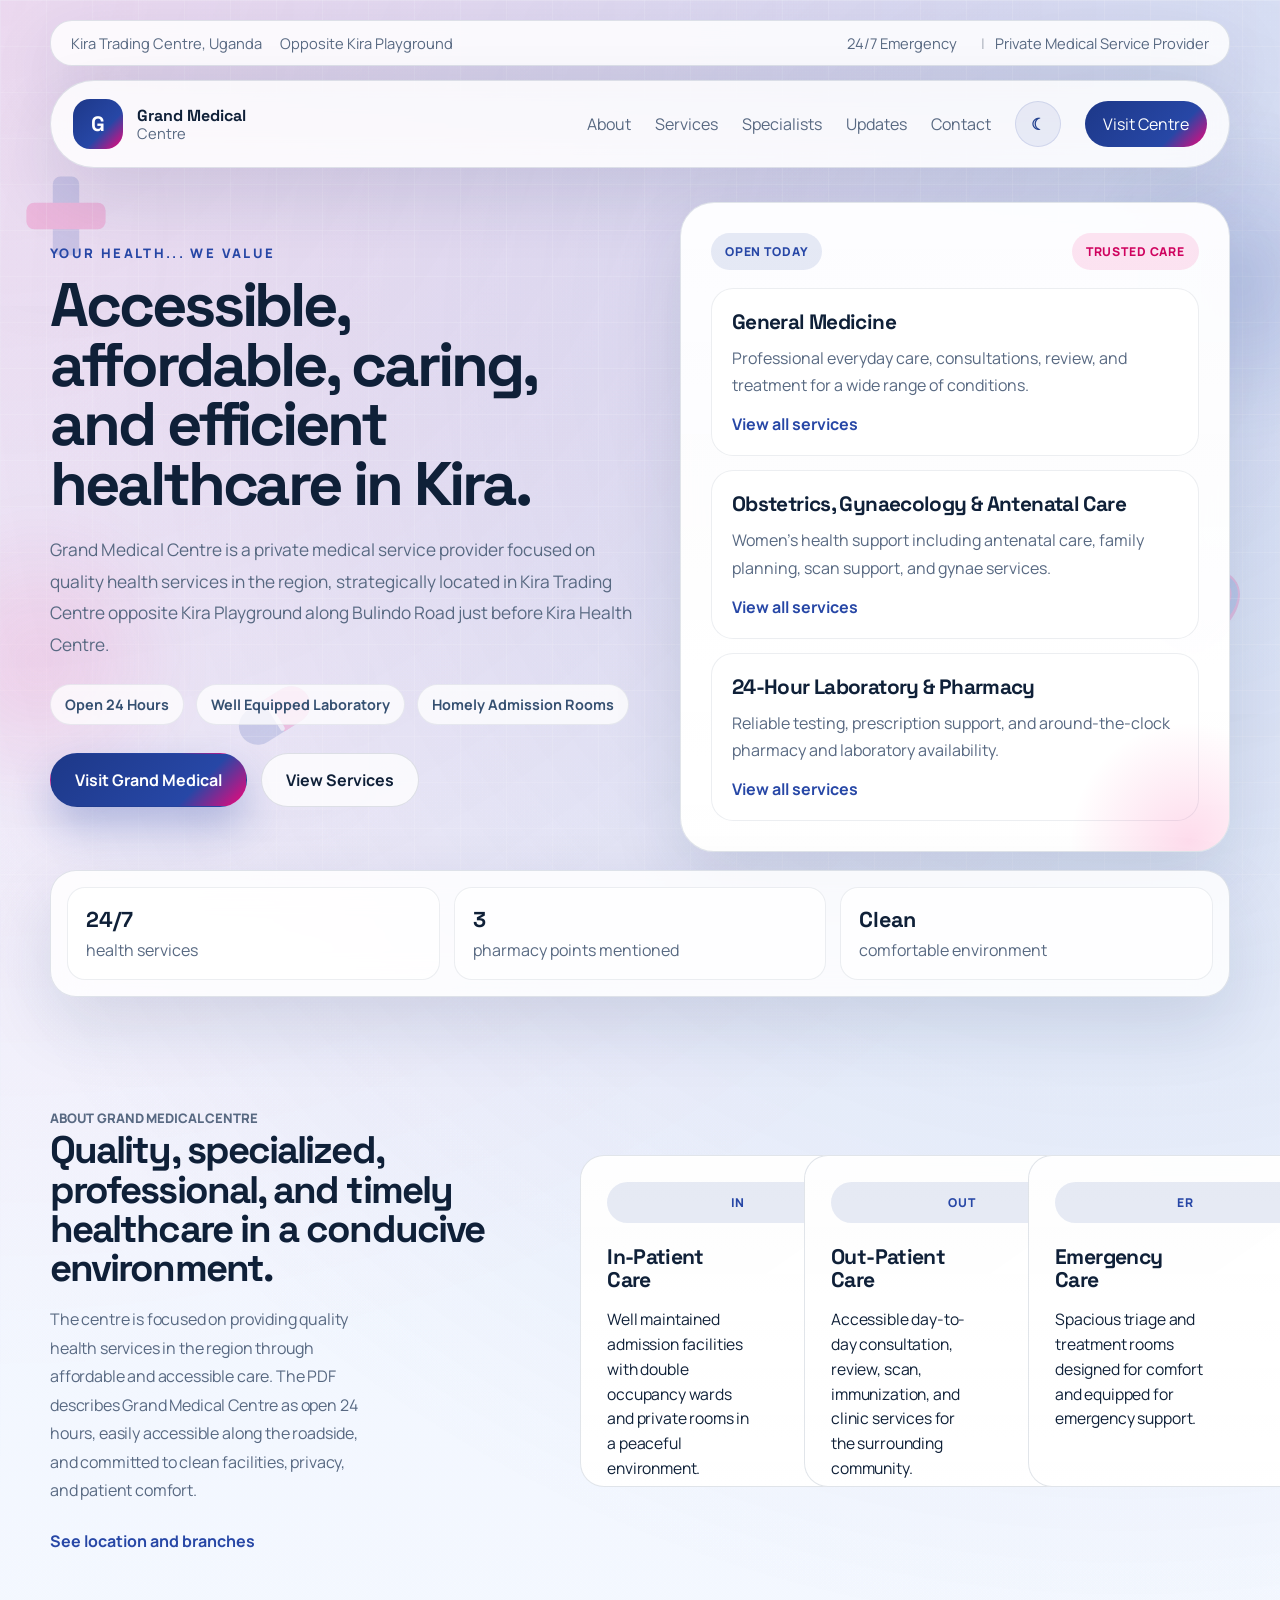
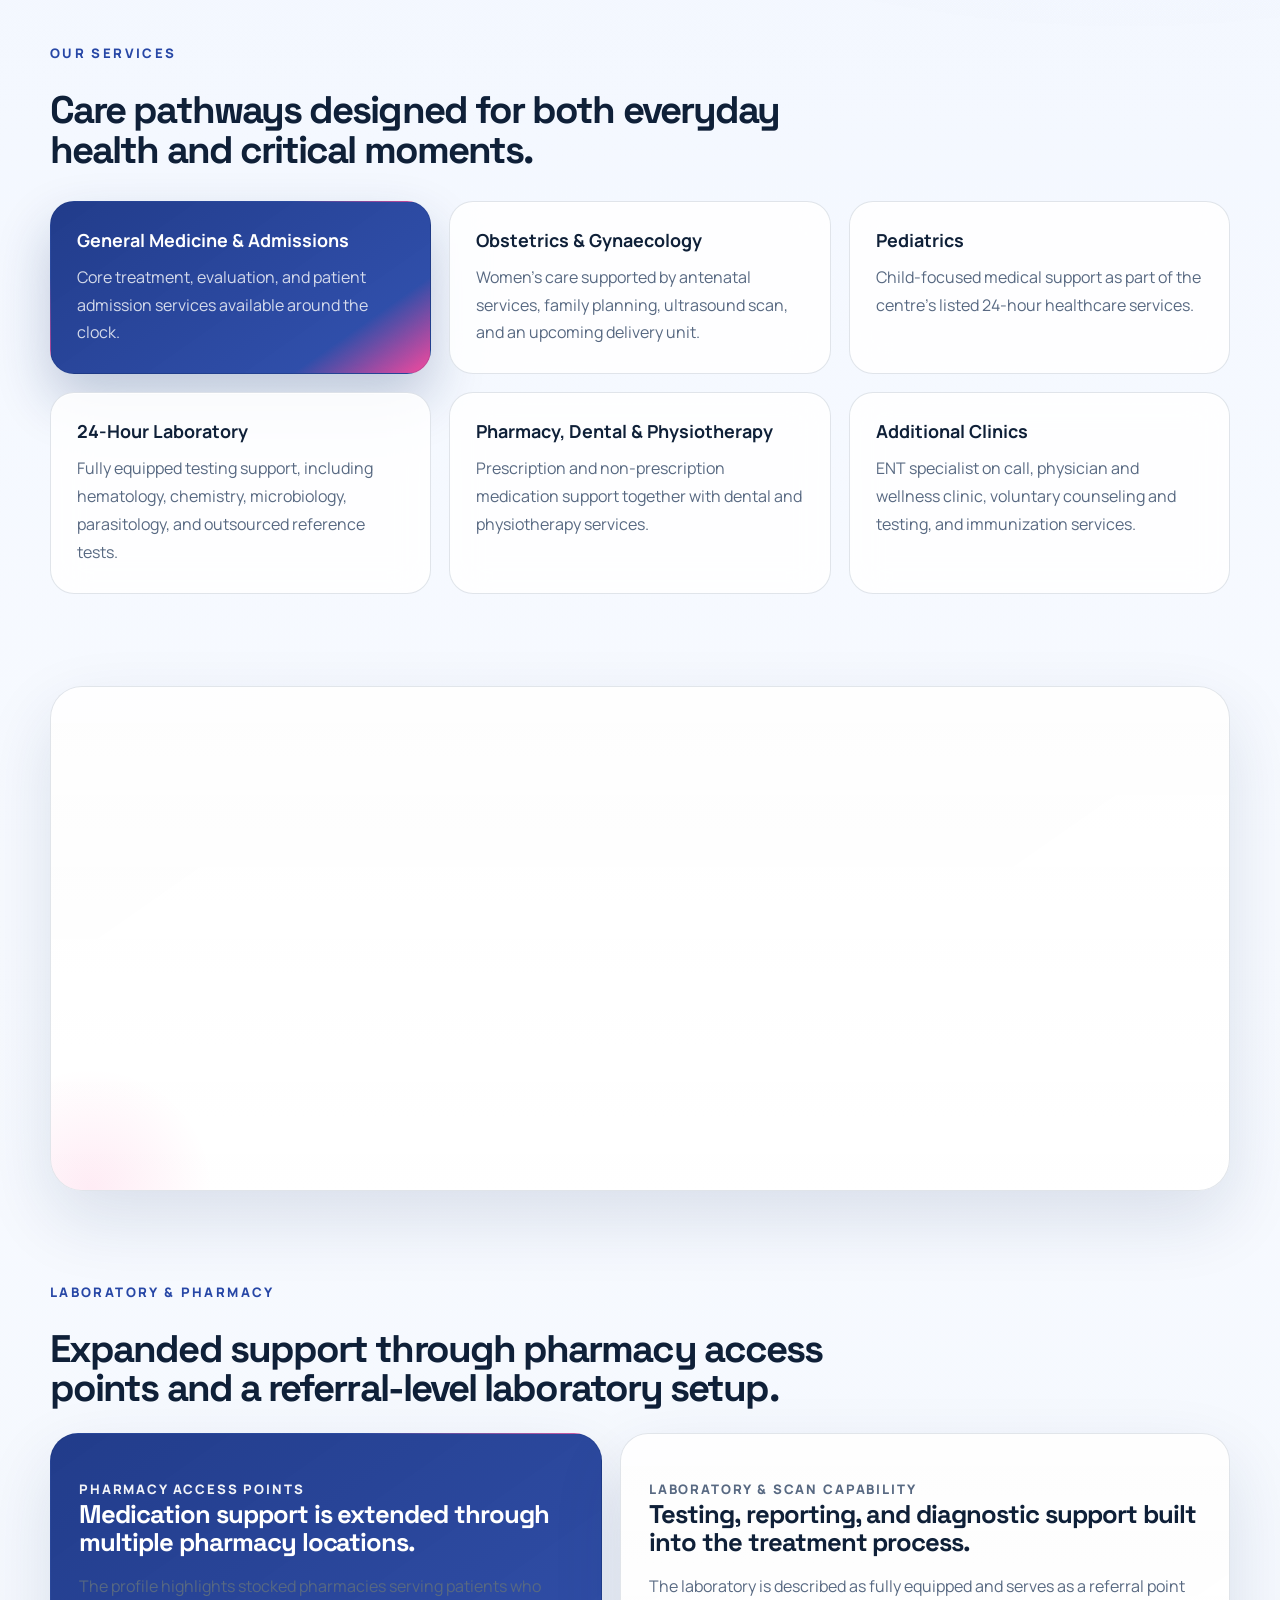
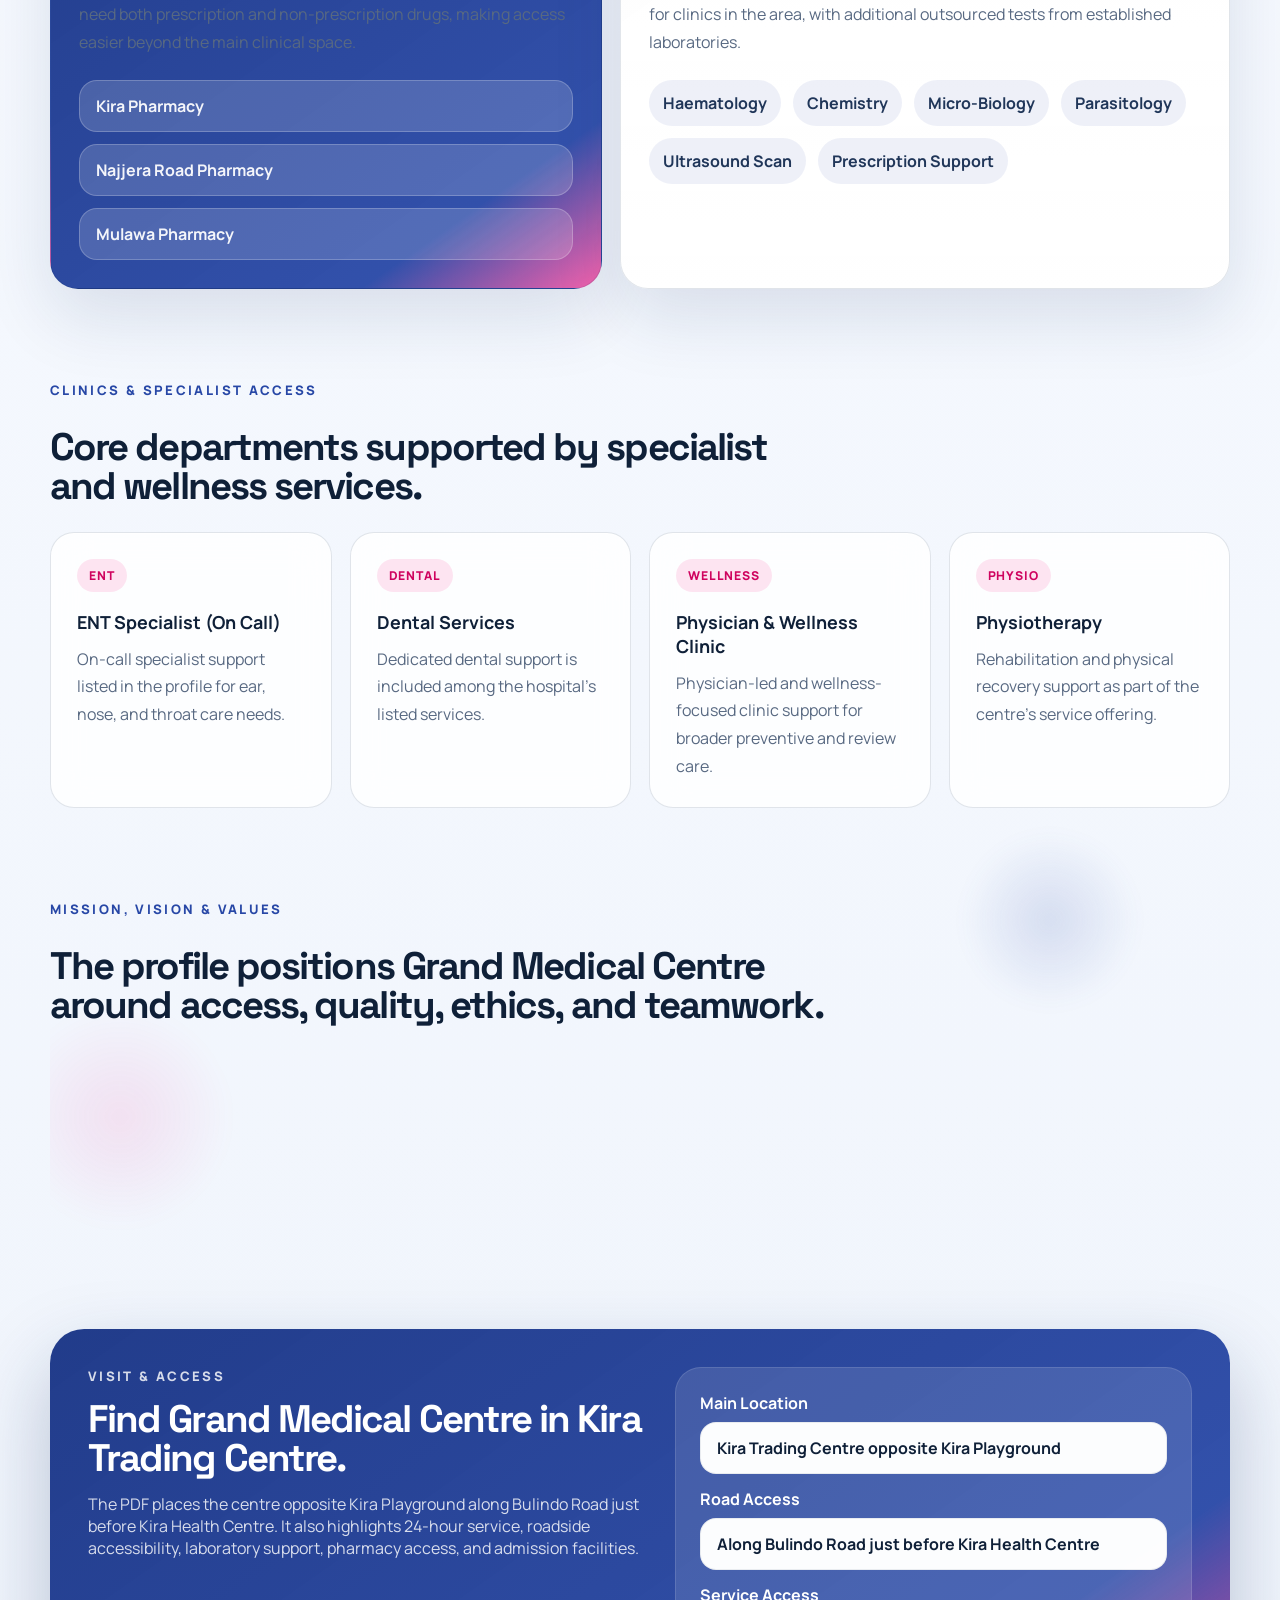
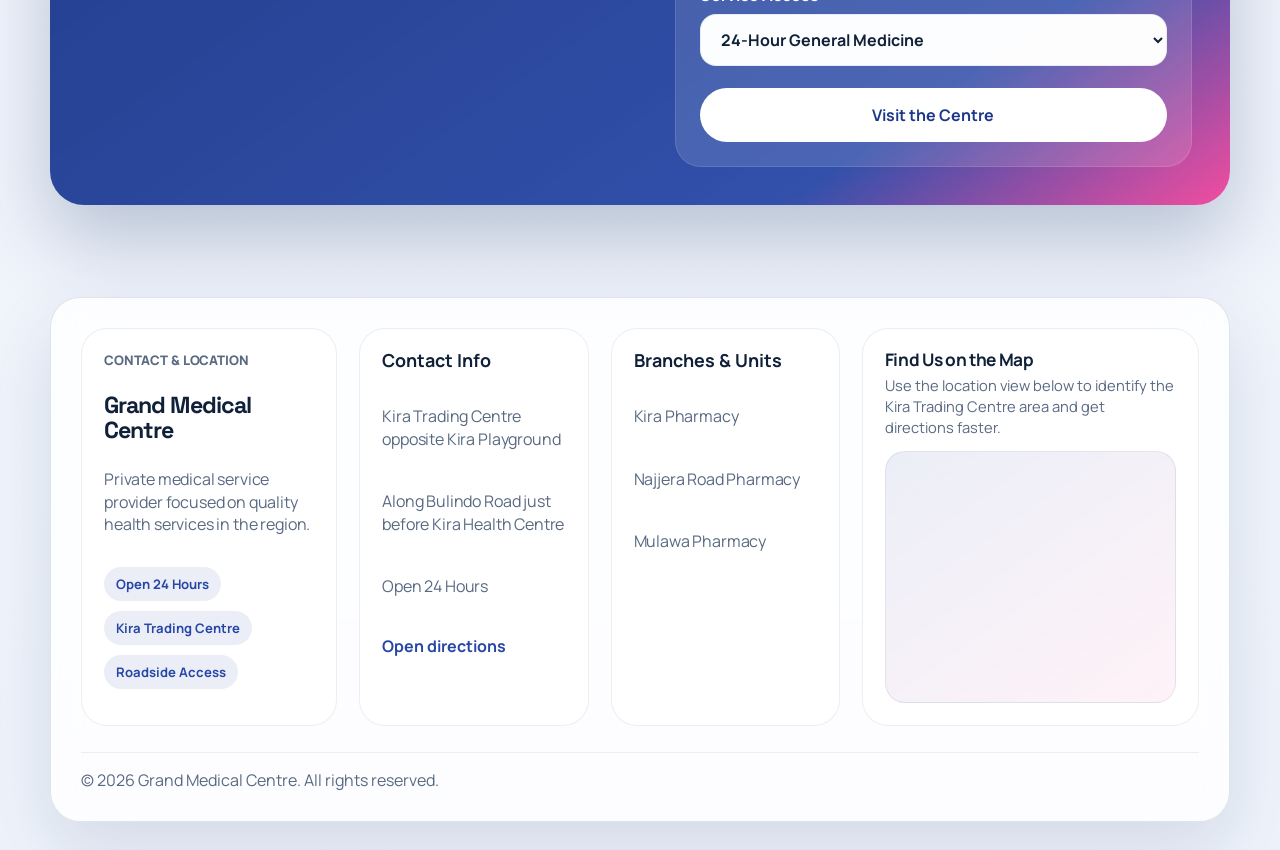
==== index.html @ ca5e8e19 "Initial Grand Medical Centre website" ====
<!DOCTYPE html>
<html lang="en">
<head>
  <meta charset="UTF-8">
  <meta name="viewport" content="width=device-width, initial-scale=1.0">
  <title>Grand Medical Centre</title>
  <meta
    name="description"
    content="Grand Medical Centre is a private medical service provider in Kira Trading Centre offering 24-hour healthcare, laboratory, pharmacy, admissions, obstetrics and gynecology, pediatrics, and more."
  >
  <link rel="preconnect" href="https://fonts.googleapis.com">
  <link rel="preconnect" href="https://fonts.gstatic.com" crossorigin>
  <link
    href="https://fonts.googleapis.com/css2?family=Manrope:wght@400;500;600;700;800&family=Space+Grotesk:wght@500;700&display=swap"
    rel="stylesheet"
  >
  <link rel="stylesheet" href="styles.css">
</head>
<body>
  <div class="floating-background" aria-hidden="true">
    <div class="floating-med floating-med-cross"></div>
    <div class="floating-med floating-med-heart"></div>
    <div class="floating-med floating-med-shield"></div>
    <div class="floating-med floating-med-pill"></div>
  </div>
  <div class="page-shell">
    <header class="site-header" id="top">
      <div class="topbar">
        <div class="topbar-group">
          <span>Kira Trading Centre, Uganda</span>
          <span>Opposite Kira Playground</span>
        </div>
        <div class="topbar-group topbar-note">
          <span>24/7 Emergency</span>
          <span>Private Medical Service Provider</span>
        </div>
      </div>

      <nav class="nav">
        <a class="brand" href="#top" aria-label="Grand Medical Centre home">
          <span class="brand-mark">G</span>
          <span class="brand-text">
            <strong>Grand Medical</strong>
            <span>Centre</span>
          </span>
        </a>

        <button class="nav-toggle" type="button" aria-expanded="false" aria-controls="nav-menu">
          <span></span>
          <span></span>
          <span></span>
        </button>

        <div class="nav-menu" id="nav-menu">
          <a href="#about">About</a>
          <a href="#services">Services</a>
          <a href="#specialists">Specialists</a>
          <a href="#updates">Updates</a>
          <a href="#contact">Contact</a>
          <button class="theme-toggle" type="button" aria-label="Toggle light and dark mode" aria-pressed="false">
            <span class="theme-icon theme-icon-sun" aria-hidden="true">&#9728;</span>
            <span class="theme-icon theme-icon-moon" aria-hidden="true">&#9790;</span>
          </button>
          <a class="nav-cta" href="#appointment">Visit Centre</a>
        </div>
      </nav>
    </header>

    <main>
      <section class="hero">
        <div class="hero-main">
          <div class="hero-copy">
            <p class="eyebrow">Your Health... We Value</p>
            <h1>Accessible, affordable, caring, and efficient healthcare in Kira.</h1>
            <p class="hero-text">
              Grand Medical Centre is a private medical service provider focused on quality
              health services in the region, strategically located in Kira Trading Centre
              opposite Kira Playground along Bulindo Road just before Kira Health Centre.
            </p>
            <div class="hero-trust-line">
              <span>Open 24 Hours</span>
              <span>Well Equipped Laboratory</span>
              <span>Homely Admission Rooms</span>
            </div>
            <div class="hero-actions">
              <a class="button button-primary" href="#appointment">Visit Grand Medical</a>
              <a class="button button-secondary" href="#services">View Services</a>
            </div>
          </div>

          <article class="hero-panel">
            <div class="hero-panel-head">
              <span class="status-pill">Open Today</span>
              <span class="panel-tag">Trusted Care</span>
            </div>
            <div class="hero-service-stack">
              <article class="service-highlight">
                <h2>General Medicine</h2>
                <p>Professional everyday care, consultations, review, and treatment for a wide range of conditions.</p>
                <a href="#services">View all services</a>
              </article>
              <article class="service-highlight">
                <h2>Obstetrics, Gynaecology & Antenatal Care</h2>
                <p>Women's health support including antenatal care, family planning, scan support, and gynae services.</p>
                <a href="#services">View all services</a>
              </article>
              <article class="service-highlight">
                <h2>24-Hour Laboratory & Pharmacy</h2>
                <p>Reliable testing, prescription support, and around-the-clock pharmacy and laboratory availability.</p>
                <a href="#services">View all services</a>
              </article>
            </div>
          </article>
        </div>

        <div class="hero-summary">
          <div>
            <strong>24/7</strong>
            <span>health services</span>
          </div>
          <div>
            <strong>3</strong>
            <span>pharmacy points mentioned</span>
          </div>
          <div>
            <strong>Clean</strong>
            <span>comfortable environment</span>
          </div>
        </div>
      </section>

      <section class="about-intro reveal-section" id="about">
        <div class="intro-copy">
          <p class="eyebrow">About Grand Medical Centre</p>
          <h2>Quality, specialized, professional, and timely healthcare in a conducive environment.</h2>
          <p>
            The centre is focused on providing quality health services in the region through
            affordable and accessible care. The PDF describes Grand Medical Centre as open
            24 hours, easily accessible along the roadside, and committed to clean facilities,
            privacy, and patient comfort.
          </p>
          <a class="text-link" href="#contact">See location and branches</a>
        </div>

        <div class="intro-grid">
          <article class="intro-card">
            <span class="intro-icon">In</span>
            <h3>In-Patient Care</h3>
            <p>Well maintained admission facilities with double occupancy wards and private rooms in a peaceful environment.</p>
          </article>
          <article class="intro-card">
            <span class="intro-icon">Out</span>
            <h3>Out-Patient Care</h3>
            <p>Accessible day-to-day consultation, review, scan, immunization, and clinic services for the surrounding community.</p>
          </article>
          <article class="intro-card">
            <span class="intro-icon">ER</span>
            <h3>Emergency Care</h3>
            <p>Spacious triage and treatment rooms designed for comfort and equipped for emergency support.</p>
          </article>
        </div>
      </section>

      <section class="services-section" id="services">
        <div class="section-heading">
          <p class="eyebrow">Our Services</p>
          <h2>Care pathways designed for both everyday health and critical moments.</h2>
        </div>

        <div class="services-grid">
          <article class="service-card service-card-primary">
            <h3>General Medicine & Admissions</h3>
            <p>Core treatment, evaluation, and patient admission services available around the clock.</p>
          </article>
          <article class="service-card">
            <h3>Obstetrics & Gynaecology</h3>
            <p>Women's care supported by antenatal services, family planning, ultrasound scan, and an upcoming delivery unit.</p>
          </article>
          <article class="service-card">
            <h3>Pediatrics</h3>
            <p>Child-focused medical support as part of the centre's listed 24-hour healthcare services.</p>
          </article>
          <article class="service-card">
            <h3>24-Hour Laboratory</h3>
            <p>Fully equipped testing support, including hematology, chemistry, microbiology, parasitology, and outsourced reference tests.</p>
          </article>
          <article class="service-card">
            <h3>Pharmacy, Dental & Physiotherapy</h3>
            <p>Prescription and non-prescription medication support together with dental and physiotherapy services.</p>
          </article>
          <article class="service-card">
            <h3>Additional Clinics</h3>
            <p>ENT specialist on call, physician and wellness clinic, voluntary counseling and testing, and immunization services.</p>
          </article>
        </div>
      </section>

      <section class="experience-section reveal-section">
        <div class="experience-panel">
          <div class="experience-copy">
            <p class="eyebrow">The Grand Experience</p>
            <h2>Clean facilities, privacy, and patient comfort are central to the experience.</h2>
            <p>
              The hospital profile highlights well maintained facilities, a clean and comfortable
              environment, roadside accessibility, private admission rooms, general wards, and a
              records section built around patient confidentiality.
            </p>
          </div>
          <div class="experience-metrics">
            <div>
              <strong>Accessible Location</strong>
              <span>Located along the roadside in Kira Trading Centre for easier patient access.</span>
            </div>
            <div>
              <strong>Private Admission Rooms</strong>
              <span>Quiet, peaceful rooms designed to help patients rest comfortably while undergoing treatment.</span>
            </div>
            <div>
              <strong>Professional Team</strong>
              <span>Experienced, motivated, and committed personnel delivering care with professionalism and ethics.</span>
            </div>
          </div>
        </div>
      </section>

      <section class="insurance-section">
        <div class="section-heading compact-heading">
          <p class="eyebrow">Laboratory & Pharmacy</p>
          <h2>Expanded support through pharmacy access points and a referral-level laboratory setup.</h2>
        </div>
        <div class="support-layout">
          <article class="support-panel support-panel-primary">
            <p class="support-label">Pharmacy Access Points</p>
            <h3>Medication support is extended through multiple pharmacy locations.</h3>
            <p>
              The profile highlights stocked pharmacies serving patients who need both prescription
              and non-prescription drugs, making access easier beyond the main clinical space.
            </p>
            <ul class="support-list">
              <li>Kira Pharmacy</li>
              <li>Najjera Road Pharmacy</li>
              <li>Mulawa Pharmacy</li>
            </ul>
          </article>

          <article class="support-panel">
            <p class="support-label">Laboratory & Scan Capability</p>
            <h3>Testing, reporting, and diagnostic support built into the treatment process.</h3>
            <p>
              The laboratory is described as fully equipped and serves as a referral point for
              clinics in the area, with additional outsourced tests from established laboratories.
            </p>
            <div class="support-tags">
              <span>Haematology</span>
              <span>Chemistry</span>
              <span>Micro-Biology</span>
              <span>Parasitology</span>
              <span>Ultrasound Scan</span>
              <span>Prescription Support</span>
            </div>
          </article>
        </div>
      </section>

      <section class="specialists-section" id="specialists">
        <div class="section-heading compact-heading">
          <p class="eyebrow">Clinics & Specialist Access</p>
          <h2>Core departments supported by specialist and wellness services.</h2>
        </div>

        <div class="specialists-grid">
          <article class="doctor-card">
            <span>ENT</span>
            <h3>ENT Specialist (On Call)</h3>
            <p>On-call specialist support listed in the profile for ear, nose, and throat care needs.</p>
          </article>
          <article class="doctor-card">
            <span>Dental</span>
            <h3>Dental Services</h3>
            <p>Dedicated dental support is included among the hospital's listed services.</p>
          </article>
          <article class="doctor-card">
            <span>Wellness</span>
            <h3>Physician & Wellness Clinic</h3>
            <p>Physician-led and wellness-focused clinic support for broader preventive and review care.</p>
          </article>
          <article class="doctor-card">
            <span>Physio</span>
            <h3>Physiotherapy</h3>
            <p>Rehabilitation and physical recovery support as part of the centre's service offering.</p>
          </article>
        </div>
      </section>

      <section class="updates-section reveal-section" id="updates">
        <div class="section-heading compact-heading">
          <p class="eyebrow">Mission, Vision & Values</p>
          <h2>The profile positions Grand Medical Centre around access, quality, ethics, and teamwork.</h2>
        </div>

        <div class="updates-grid">
          <article class="update-card update-card-featured update-card-vision">
            <p class="update-date">Vision</p>
            <h3>To be the leading health service provider that satisfies healthcare needs through affordable and accessible services.</h3>
          </article>
          <article class="update-card update-card-mission">
            <p class="update-date">Mission</p>
            <h3>To provide quality, specialized, professional and timely healthcare services in a conducive environment.</h3>
          </article>
          <article class="update-card update-card-values">
            <p class="update-date">Values</p>
            <h3>Professionalism, teamwork, ethics, integrity, and commitment to accessible care.</h3>
          </article>
        </div>
      </section>

      <section class="appointment-section" id="appointment">
        <div class="appointment-panel">
          <div class="appointment-copy">
            <p class="eyebrow">Visit & Access</p>
            <h2>Find Grand Medical Centre in Kira Trading Centre.</h2>
            <p>
              The PDF places the centre opposite Kira Playground along Bulindo Road just before
              Kira Health Centre. It also highlights 24-hour service, roadside accessibility,
              laboratory support, pharmacy access, and admission facilities.
            </p>
          </div>

          <form class="appointment-form">
            <label>
              Main Location
              <input type="text" value="Kira Trading Centre opposite Kira Playground" readonly>
            </label>
            <label>
              Road Access
              <input type="text" value="Along Bulindo Road just before Kira Health Centre" readonly>
            </label>
            <label>
              Service Access
              <select>
                <option>24-Hour General Medicine</option>
                <option>Admissions</option>
                <option>Obstetrics and Gynaecology</option>
                <option>Pediatrics</option>
                <option>Laboratory and Pharmacy</option>
              </select>
            </label>
            <button class="button button-primary" type="button">Visit the Centre</button>
          </form>
        </div>
      </section>
    </main>

    <footer class="site-footer" id="contact">
      <div class="footer-brand footer-panel">
        <p class="eyebrow">Contact & Location</p>
        <strong>Grand Medical Centre</strong>
        <p>Private medical service provider focused on quality health services in the region.</p>
        <div class="footer-highlights">
          <span>Open 24 Hours</span>
          <span>Kira Trading Centre</span>
          <span>Roadside Access</span>
        </div>
      </div>

      <div class="footer-block footer-panel">
        <h3>Contact Info</h3>
        <p>Kira Trading Centre opposite Kira Playground</p>
        <p>Along Bulindo Road just before Kira Health Centre</p>
        <p>Open 24 Hours</p>
        <a
          class="text-link"
          href="https://www.google.com/maps/search/?api=1&query=Kira+Trading+Centre+opposite+Kira+Playground+Bulindo+Road+Uganda"
          target="_blank"
          rel="noreferrer"
        >
          Open directions
        </a>
      </div>

      <div class="footer-block footer-panel">
        <h3>Branches & Units</h3>
        <p>Kira Pharmacy</p>
        <p>Najjera Road Pharmacy</p>
        <p>Mulawa Pharmacy</p>
      </div>

      <div class="footer-map footer-panel">
        <div class="footer-map-copy">
          <h3>Find Us on the Map</h3>
          <p>Use the location view below to identify the Kira Trading Centre area and get directions faster.</p>
        </div>
        <div class="map-frame">
          <iframe
            title="Grand Medical Centre location map"
            src="https://www.google.com/maps?q=Kira%20Trading%20Centre%20opposite%20Kira%20Playground%20Bulindo%20Road%20Uganda&output=embed"
            loading="lazy"
            referrerpolicy="no-referrer-when-downgrade"
          ></iframe>
        </div>
      </div>

      <p class="footer-copy">&copy; <span id="year"></span> Grand Medical Centre. All rights reserved.</p>
    </footer>
  </div>

  <script src="script.js"></script>
</body>
</html>
---- styles.css ----
:root {
  --bg: #eaf0fb;
  --surface: rgba(255, 255, 255, 0.84);
  --surface-strong: #ffffff;
  --text: #0f2038;
  --muted: #586982;
  --line: rgba(15, 40, 82, 0.12);
  --blue: #2747a6;
  --blue-deep: #1d3888;
  --pink: #f50578;
  --pink-deep: #cf035f;
  --shadow: 0 28px 70px rgba(15, 41, 87, 0.12);
  --panel-soft: rgba(255, 255, 255, 0.76);
  --panel-hover: rgba(255, 255, 255, 0.82);
  --theme-button-bg: rgba(39, 71, 166, 0.08);
  --theme-button-text: #24428f;
  --theme-button-border: rgba(39, 71, 166, 0.12);
  --pink-glow: rgba(245, 5, 120, 0.1);
  --blue-glow: rgba(39, 71, 166, 0.16);
  --radius-xl: 34px;
  --radius-lg: 24px;
  --radius-md: 18px;
  --max-width: 1180px;
}

body[data-theme="dark"] {
  --bg: #091324;
  --surface: rgba(13, 22, 43, 0.82);
  --surface-strong: #101c33;
  --text: #f2f6ff;
  --muted: #b3c0da;
  --line: rgba(142, 171, 224, 0.16);
  --shadow: 0 28px 70px rgba(2, 8, 20, 0.42);
  --panel-soft: rgba(17, 29, 54, 0.82);
  --panel-hover: rgba(22, 36, 65, 0.92);
  --theme-button-bg: rgba(245, 5, 120, 0.14);
  --theme-button-text: #ffd5e7;
  --theme-button-border: rgba(245, 5, 120, 0.18);
  --pink-glow: rgba(245, 5, 120, 0.14);
  --blue-glow: rgba(39, 71, 166, 0.24);
  --card-white: rgba(17, 29, 54, 0.88);
  --card-white-strong: rgba(23, 37, 66, 0.94);
  --card-glass: rgba(255, 255, 255, 0.06);
  --card-glass-border: rgba(181, 202, 243, 0.14);
}

* {
  box-sizing: border-box;
}

html {
  scroll-behavior: smooth;
}

body {
  margin: 0;
  font-family: "Manrope", sans-serif;
  color: var(--text);
  background:
    radial-gradient(circle at top left, var(--pink-glow), transparent 24%),
    radial-gradient(circle at 88% 6%, var(--blue-glow), transparent 24%),
    linear-gradient(180deg, #edf3fe 0%, #f7faff 44%, #eef3fb 100%);
  overflow-x: hidden;
  transition: background 220ms ease, color 220ms ease;
}

.floating-background {
  position: fixed;
  inset: 0;
  pointer-events: none;
  overflow: hidden;
  z-index: -2;
}

.floating-med {
  position: absolute;
  width: 180px;
  height: 180px;
  border-radius: 28px;
  border: 1px solid rgba(255, 255, 255, 0.12);
  background-color: rgba(255, 255, 255, 0.06);
  background-repeat: no-repeat;
  background-position: center;
  background-size: 62%;
  box-shadow: 0 20px 60px rgba(10, 19, 39, 0.08);
  opacity: 0.16;
  filter: blur(0.2px);
  animation: floatDrift 20s ease-in-out infinite;
}

.floating-med-cross {
  top: 14%;
  left: -24px;
  background-image:
    url("data:image/svg+xml,%3Csvg xmlns='http://www.w3.org/2000/svg' viewBox='0 0 200 200'%3E%3Crect x='76' y='28' width='48' height='144' rx='14' fill='%232747a6'/%3E%3Crect x='28' y='76' width='144' height='48' rx='14' fill='%23f50578'/%3E%3C/svg%3E");
}

.floating-med-heart {
  top: 56%;
  right: -18px;
  width: 210px;
  height: 210px;
  animation-duration: 24s;
  background-image:
    url("data:image/svg+xml,%3Csvg xmlns='http://www.w3.org/2000/svg' viewBox='0 0 200 200'%3E%3Cpath d='M100 170c-8-6-16-12-24-19C49 127 28 105 28 76c0-20 16-36 36-36 14 0 27 8 36 20 9-12 22-20 36-20 20 0 36 16 36 36 0 29-21 51-48 75-8 7-16 13-24 19z' fill='%23f50578'/%3E%3Cpath d='M100 154c-6-5-13-10-20-16-25-21-44-40-44-62 0-15 11-26 26-26 12 0 22 7 30 18l8 10 8-10c8-11 18-18 30-18 15 0 26 11 26 26 0 22-19 41-44 62-7 6-14 11-20 16z' fill='none' stroke='%232747a6' stroke-width='10'/%3E%3C/svg%3E");
}

.floating-med-shield {
  top: 30%;
  right: 18%;
  width: 160px;
  height: 160px;
  animation-duration: 22s;
  background-image:
    url("data:image/svg+xml,%3Csvg xmlns='http://www.w3.org/2000/svg' viewBox='0 0 200 200'%3E%3Cpath d='M100 22l60 22v45c0 41-24 69-60 89-36-20-60-48-60-89V44l60-22z' fill='%232747a6'/%3E%3Cpath d='M100 48l34 13v26c0 27-14 46-34 59-20-13-34-32-34-59V61l34-13z' fill='%23f50578' opacity='0.92'/%3E%3Crect x='88' y='72' width='24' height='56' rx='8' fill='white'/%3E%3Crect x='72' y='88' width='56' height='24' rx='8' fill='white'/%3E%3C/svg%3E");
}

.floating-med-pill {
  bottom: 10%;
  left: 14%;
  width: 190px;
  height: 190px;
  animation-duration: 26s;
  background-image:
    url("data:image/svg+xml,%3Csvg xmlns='http://www.w3.org/2000/svg' viewBox='0 0 200 200'%3E%3Cg transform='rotate(-32 100 100)'%3E%3Crect x='34' y='68' width='132' height='64' rx='32' fill='%232747a6'/%3E%3Cpath d='M100 68h34a32 32 0 010 64H100z' fill='%23f50578'/%3E%3Cpath d='M100 74v52' stroke='white' stroke-width='8' stroke-linecap='round'/%3E%3C/g%3E%3C/svg%3E");
}

body[data-theme="dark"] .floating-med {
  background-color: rgba(18, 29, 52, 0.34);
  border-color: rgba(181, 202, 243, 0.08);
  opacity: 0.12;
  box-shadow: 0 24px 70px rgba(2, 8, 20, 0.22);
}

@keyframes floatDrift {
  0% {
    transform: translate3d(0, 0, 0) rotate(0deg);
  }

  25% {
    transform: translate3d(12px, -18px, 0) rotate(3deg);
  }

  50% {
    transform: translate3d(-10px, 10px, 0) rotate(-2deg);
  }

  75% {
    transform: translate3d(8px, -12px, 0) rotate(2deg);
  }

  100% {
    transform: translate3d(0, 0, 0) rotate(0deg);
  }
}

@media (prefers-reduced-motion: reduce) {
  .floating-med {
    animation: none;
  }
}

@media (max-width: 900px) {
  .floating-med-shield,
  .floating-med-pill {
    display: none;
  }

  .floating-med {
    width: 140px;
    height: 140px;
  }
}

:root {
  --card-white: rgba(255, 255, 255, 0.96);
  --card-white-strong: rgba(255, 255, 255, 0.99);
  --card-glass: rgba(255, 255, 255, 0.76);
  --card-glass-border: rgba(15, 40, 82, 0.08);
}

body[data-theme="dark"] {
  background:
    radial-gradient(circle at top left, var(--pink-glow), transparent 24%),
    radial-gradient(circle at 88% 6%, var(--blue-glow), transparent 24%),
    linear-gradient(180deg, #07101f 0%, #0b1528 44%, #0c1730 100%);
}

body::before {
  content: "";
  position: fixed;
  inset: 0;
  background-image:
    linear-gradient(rgba(255, 255, 255, 0.4) 1px, transparent 1px),
    linear-gradient(90deg, rgba(255, 255, 255, 0.4) 1px, transparent 1px);
  background-size: 46px 46px;
  opacity: 0.32;
  pointer-events: none;
  z-index: -1;
}

a {
  color: inherit;
  text-decoration: none;
}

button,
input,
select {
  font: inherit;
}

.page-shell {
  width: min(calc(100% - 32px), var(--max-width));
  margin: 0 auto;
}

.page-shell::before,
.page-shell::after {
  content: "";
  position: fixed;
  width: 320px;
  height: 320px;
  border-radius: 50%;
  pointer-events: none;
  z-index: -1;
  filter: blur(20px);
}

.page-shell::before {
  top: 120px;
  right: -120px;
  background: radial-gradient(circle, var(--blue-glow), transparent 68%);
}

.page-shell::after {
  bottom: 80px;
  left: -120px;
  background: radial-gradient(circle, var(--pink-glow), transparent 68%);
}

.site-header {
  padding: 20px 0 0;
}

.topbar,
.nav,
.hero-summary,
.service-card,
.intro-card,
.doctor-card,
.update-card,
.hero-panel,
.site-footer {
  border: 1px solid var(--line);
  background: var(--surface);
  backdrop-filter: blur(18px);
  box-shadow: var(--shadow);
}

.topbar {
  display: flex;
  justify-content: space-between;
  gap: 16px;
  padding: 12px 20px;
  border-radius: 22px;
  color: var(--muted);
  font-size: 0.92rem;
}

.topbar-group {
  display: flex;
  flex-wrap: wrap;
  gap: 18px;
}

.topbar-note span + span::before {
  content: "|";
  margin: 0 10px 0 6px;
  color: rgba(15, 32, 56, 0.35);
}

.nav {
  display: flex;
  align-items: center;
  justify-content: space-between;
  gap: 20px;
  margin-top: 14px;
  padding: 18px 22px;
  border-radius: 999px;
}

.brand {
  display: inline-flex;
  align-items: center;
  gap: 14px;
}

.brand-mark {
  display: grid;
  place-items: center;
  width: 50px;
  height: 50px;
  border-radius: 17px;
  background: linear-gradient(135deg, var(--blue-deep) 0%, var(--blue) 62%, var(--pink) 100%);
  color: #fff;
  font-family: "Space Grotesk", sans-serif;
  font-size: 1.3rem;
  font-weight: 700;
}

.brand-text {
  display: grid;
  gap: 2px;
  line-height: 1;
}

.brand-text strong {
  font-family: "Space Grotesk", sans-serif;
  font-weight: 700;
}

.brand-text span {
  color: var(--muted);
  font-size: 0.92rem;
}

.nav-menu {
  display: flex;
  align-items: center;
  gap: 24px;
  color: var(--muted);
}

.nav-menu a,
.nav-menu .theme-toggle {
  transition: transform 180ms ease, color 180ms ease, opacity 180ms ease;
}

.nav-menu a:hover,
.nav-menu a:focus-visible {
  color: var(--text);
}

.theme-toggle {
  display: inline-grid;
  place-items: center;
  width: 46px;
  height: 46px;
  border: 1px solid var(--theme-button-border);
  border-radius: 50%;
  background: var(--theme-button-bg);
  color: var(--theme-button-text);
  font-weight: 700;
  cursor: pointer;
  transition: transform 180ms ease, background 180ms ease, border-color 180ms ease, color 180ms ease;
  position: relative;
  overflow: hidden;
}

.theme-toggle:hover {
  transform: translateY(-1px);
  background: linear-gradient(135deg, var(--blue) 0%, var(--pink) 100%);
  border-color: transparent;
  color: #fff;
}

.theme-icon {
  position: absolute;
  font-size: 1rem;
  line-height: 1;
  transition: opacity 180ms ease, transform 220ms ease;
}

.theme-icon-sun {
  opacity: 0;
  transform: translateY(8px) rotate(20deg);
}

.theme-icon-moon {
  opacity: 1;
  transform: translateY(0) rotate(0deg);
}

body[data-theme="dark"] .theme-icon-sun {
  opacity: 1;
  transform: translateY(0) rotate(0deg);
}

body[data-theme="dark"] .theme-icon-moon {
  opacity: 0;
  transform: translateY(-8px) rotate(-20deg);
}

.nav-cta,
.button-primary {
  background: linear-gradient(135deg, var(--blue-deep) 0%, var(--blue) 72%, var(--pink) 100%);
  color: #fff;
}

.nav-cta {
  padding: 12px 18px;
  border-radius: 999px;
}

.nav-toggle {
  display: none;
  padding: 0;
  border: 0;
  background: transparent;
}

.nav-toggle span {
  display: block;
  width: 24px;
  height: 2px;
  margin: 5px 0;
  background: var(--text);
  border-radius: 999px;
}

.hero {
  padding: 34px 0 0;
}

.hero-main {
  display: grid;
  grid-template-columns: 1.05fr 0.95fr;
  gap: 22px;
  align-items: stretch;
}

.hero-copy {
  padding: 42px 12px 22px 0;
}

.eyebrow {
  margin: 0 0 14px;
  color: var(--blue);
  font-size: 0.82rem;
  font-weight: 800;
  letter-spacing: 0.18em;
  text-transform: uppercase;
}

.hero h1,
.section-heading h2,
.appointment-copy h2,
.intro-copy h2 {
  margin: 0;
  font-family: "Space Grotesk", sans-serif;
  letter-spacing: -0.05em;
}

.hero h1 {
  font-size: clamp(2.8rem, 4.8vw, 5.5rem);
  line-height: 0.97;
  max-width: 660px;
}

.hero-text,
.intro-copy p,
.service-card p,
.doctor-card p,
.update-card p,
.appointment-copy p,
.footer-brand p,
.footer-block p {
  color: var(--muted);
}

.hero-text {
  max-width: 600px;
  margin: 20px 0 0;
  font-size: 1.08rem;
  line-height: 1.82;
}

.hero-trust-line {
  display: flex;
  flex-wrap: wrap;
  gap: 12px;
  margin-top: 24px;
}

.hero-trust-line span {
  padding: 10px 14px;
  border: 1px solid rgba(15, 40, 82, 0.08);
  border-radius: 999px;
  background: var(--card-glass);
  color: #355071;
  font-size: 0.9rem;
  font-weight: 700;
}

body[data-theme="dark"] .hero-trust-line span {
  color: #d8e3ff;
  border-color: var(--card-glass-border);
}

.hero-actions {
  display: flex;
  flex-wrap: wrap;
  gap: 14px;
  margin-top: 28px;
}

.button {
  display: inline-flex;
  align-items: center;
  justify-content: center;
  min-height: 54px;
  padding: 0 24px;
  border: 1px solid transparent;
  border-radius: 999px;
  font-weight: 700;
}

.button-primary {
  box-shadow: 0 20px 40px rgba(39, 71, 166, 0.3);
}

.button-secondary {
  border-color: rgba(15, 32, 56, 0.12);
  background: rgba(255, 255, 255, 0.78);
}

.hero-panel {
  display: grid;
  gap: 18px;
  padding: 30px;
  border-radius: var(--radius-xl);
  background:
    linear-gradient(180deg, var(--card-white), var(--card-white-strong)),
    linear-gradient(145deg, rgba(39, 71, 166, 0.12), rgba(245, 5, 120, 0.06));
  position: relative;
  overflow: hidden;
}

.hero-panel::after {
  content: "";
  position: absolute;
  inset: auto -80px -110px auto;
  width: 240px;
  height: 240px;
  border-radius: 50%;
  background: radial-gradient(circle, rgba(245, 5, 120, 0.14), transparent 70%);
}

.hero-panel-head {
  display: flex;
  justify-content: space-between;
  gap: 12px;
  align-items: center;
}

.status-pill,
.panel-tag,
.doctor-card span,
.intro-icon {
  display: inline-flex;
  align-items: center;
  justify-content: center;
  border-radius: 999px;
  font-size: 0.76rem;
  font-weight: 800;
  letter-spacing: 0.07em;
  text-transform: uppercase;
}

.status-pill {
  padding: 10px 14px;
  color: var(--blue);
  background: rgba(39, 71, 166, 0.11);
}

.panel-tag {
  padding: 10px 14px;
  color: var(--pink-deep);
  background: rgba(245, 5, 120, 0.1);
}

.hero-service-stack {
  display: grid;
  gap: 14px;
}

.service-highlight {
  position: relative;
  padding: 20px;
  border-radius: 22px;
  background: var(--card-white-strong);
  border: 1px solid var(--card-glass-border);
  box-shadow: inset 0 1px 0 rgba(255, 255, 255, 0.65);
  transition: transform 220ms ease, border-color 220ms ease, box-shadow 220ms ease;
}

.service-highlight:hover {
  transform: translateY(-6px);
  border-color: rgba(39, 71, 166, 0.18);
  box-shadow:
    inset 0 1px 0 rgba(255, 255, 255, 0.72),
    0 22px 42px rgba(29, 56, 136, 0.12);
}

.service-highlight h2 {
  margin: 0 0 10px;
  font-family: "Space Grotesk", sans-serif;
  font-size: 1.3rem;
  letter-spacing: -0.03em;
}

.service-highlight p {
  margin: 0;
  color: var(--muted);
  line-height: 1.7;
}

.service-highlight a,
.text-link {
  display: inline-block;
  margin-top: 14px;
  color: var(--blue);
  font-weight: 700;
}

.hero-summary {
  display: grid;
  grid-template-columns: repeat(3, minmax(0, 1fr));
  gap: 14px;
  margin-top: 18px;
  padding: 16px;
  border-radius: 26px;
}

.hero-summary div {
  padding: 18px;
  border-radius: 18px;
  background: var(--card-glass);
  border: 1px solid var(--card-glass-border);
  box-shadow: inset 0 1px 0 rgba(255, 255, 255, 0.72);
}

.hero-summary strong {
  display: block;
  margin-bottom: 6px;
  font-family: "Space Grotesk", sans-serif;
  font-size: 1.35rem;
}

.hero-summary span {
  color: var(--muted);
}

.about-intro,
.services-section,
.experience-section,
.insurance-section,
.specialists-section,
.updates-section,
.appointment-section {
  padding-top: 92px;
}

.about-intro {
  display: grid;
  grid-template-columns: 0.86fr 1.14fr;
  gap: 40px;
  align-items: center;
}

.intro-copy {
  max-width: 680px;
  padding-right: 12px;
}

.intro-copy h2,
.section-heading h2,
.appointment-copy h2 {
  font-size: clamp(2rem, 3vw, 3.6rem);
  line-height: 1.02;
}

.intro-copy p {
  margin: 18px 0 0;
  max-width: 31ch;
  line-height: 1.78;
  letter-spacing: -0.01em;
}

.intro-copy .text-link {
  margin-top: 26px;
}

.intro-grid {
  display: grid;
  grid-template-columns: repeat(3, minmax(0, 1fr));
  gap: 22px;
  align-items: stretch;
}

.intro-card,
.service-card,
.doctor-card,
.update-card {
  padding: 26px;
  border-radius: var(--radius-lg);
  box-shadow: inset 0 1px 0 rgba(255, 255, 255, 0.72);
}

.intro-icon {
  min-width: 58px;
  margin-bottom: 22px;
  padding: 12px 14px;
  background: rgba(39, 71, 166, 0.11);
  color: var(--blue);
}

.intro-card {
  display: grid;
  align-content: start;
  gap: 0;
  min-height: 332px;
  aspect-ratio: 0.95 / 1;
  background:
    linear-gradient(180deg, var(--card-white), var(--card-white-strong)),
    linear-gradient(145deg, rgba(39, 71, 166, 0.08), rgba(245, 5, 120, 0.04));
  border: 1px solid var(--line);
  transition:
    transform 280ms cubic-bezier(0.22, 1, 0.36, 1),
    box-shadow 240ms ease,
    border-color 240ms ease,
    background 240ms ease;
  transform: translateY(24px);
  opacity: 0;
}

.reveal-section.is-visible .intro-card {
  transform: translateY(0);
  opacity: 1;
}

.about-intro.reveal-section.is-visible .intro-card:nth-child(1) {
  transition-delay: 80ms;
}

.about-intro.reveal-section.is-visible .intro-card:nth-child(2) {
  transition-delay: 180ms;
}

.about-intro.reveal-section.is-visible .intro-card:nth-child(3) {
  transition-delay: 280ms;
}

.intro-card h3,
.service-card h3,
.doctor-card h3,
.update-card h3,
.footer-block h3 {
  margin: 0 0 12px;
  font-size: 1.12rem;
}

.intro-card h3 {
  max-width: 9ch;
  margin-bottom: 16px;
  font-family: "Space Grotesk", sans-serif;
  font-size: 1.32rem;
  line-height: 1.1;
  letter-spacing: -0.03em;
}

.intro-card p,
.service-card p,
.doctor-card p,
.update-card p {
  margin: 0;
  line-height: 1.74;
}

.intro-card p {
  max-width: 15ch;
  font-size: 0.98rem;
  line-height: 1.58;
  letter-spacing: -0.01em;
}

.section-heading {
  display: grid;
  gap: 14px;
  max-width: 780px;
  margin-bottom: 32px;
}

.compact-heading {
  margin-bottom: 26px;
}

.services-grid {
  display: grid;
  grid-template-columns: repeat(3, minmax(0, 1fr));
  gap: 18px;
}

.service-card {
  transition: transform 180ms ease, box-shadow 180ms ease, border-color 180ms ease;
}

.service-card:hover,
.doctor-card:hover,
.update-card:hover,
.service-card:hover,
.doctor-card:hover,
.update-card:hover,
.intro-card:hover {
  transform: translateY(-10px);
  box-shadow: 0 24px 50px rgba(15, 41, 87, 0.14);
  border-color: rgba(39, 71, 166, 0.2);
}

.intro-card:hover {
  transform: translateY(-12px) rotate(-0.8deg);
}

.intro-card:nth-child(2):hover {
  transform: translateY(-14px) rotate(0.7deg);
}

.intro-card:nth-child(3):hover {
  transform: translateY(-12px) rotate(1deg);
}

.service-card-primary {
  background:
    linear-gradient(145deg, rgba(29, 56, 136, 0.98), rgba(39, 71, 166, 0.96) 78%, rgba(245, 5, 120, 0.72));
  color: #fff;
  box-shadow: 0 26px 54px rgba(16, 46, 102, 0.24);
}

.service-card-primary p {
  color: rgba(255, 255, 255, 0.8);
}

.experience-panel {
  display: grid;
  grid-template-columns: 0.92fr 1.08fr;
  gap: 20px;
  padding: 22px;
  border: 1px solid var(--line);
  border-radius: 32px;
  background:
    linear-gradient(180deg, var(--card-white), var(--card-white-strong)),
    linear-gradient(145deg, rgba(39, 71, 166, 0.08), rgba(245, 5, 120, 0.05));
  box-shadow: var(--shadow);
  position: relative;
  overflow: hidden;
}

.experience-panel::before {
  content: "";
  position: absolute;
  inset: auto auto -120px -80px;
  width: 240px;
  height: 240px;
  border-radius: 50%;
  background: radial-gradient(circle, rgba(245, 5, 120, 0.08), transparent 72%);
  pointer-events: none;
}

.experience-section .experience-copy,
.experience-section .experience-metrics {
  opacity: 0;
  transform: translateY(24px);
  transition: transform 560ms cubic-bezier(0.22, 1, 0.36, 1), opacity 560ms ease;
}

.experience-section.is-visible .experience-copy,
.experience-section.is-visible .experience-metrics {
  opacity: 1;
  transform: translateY(0);
}

.experience-copy .eyebrow,
.experience-copy h2,
.experience-copy p:last-child {
  opacity: 0;
  transform: translateY(20px);
  transition: transform 520ms cubic-bezier(0.22, 1, 0.36, 1), opacity 520ms ease;
}

.experience-section.is-visible .experience-copy .eyebrow {
  opacity: 1;
  transform: translateY(0);
  transition-delay: 60ms;
}

.experience-section.is-visible .experience-copy h2 {
  opacity: 1;
  transform: translateY(0);
  transition-delay: 150ms;
}

.experience-section.is-visible .experience-copy p:last-child {
  opacity: 1;
  transform: translateY(0);
  transition-delay: 250ms;
}

.experience-copy,
.experience-metrics {
  padding: 18px;
}

.experience-copy h2 {
  margin: 0;
  font-family: "Space Grotesk", sans-serif;
  font-size: clamp(2rem, 3vw, 3.2rem);
  line-height: 1.02;
  letter-spacing: -0.04em;
  position: relative;
}

.experience-copy p:last-child {
  margin: 18px 0 0;
  color: var(--muted);
  line-height: 1.82;
}

.experience-metrics {
  display: grid;
  gap: 14px;
}

.experience-metrics div {
  padding: 22px;
  border-radius: 24px;
  border: 1px solid var(--card-glass-border);
  background: var(--card-glass);
  box-shadow: inset 0 1px 0 rgba(255, 255, 255, 0.72);
  position: relative;
  overflow: hidden;
  transition:
    transform 260ms cubic-bezier(0.22, 1, 0.36, 1),
    border-color 220ms ease,
    box-shadow 220ms ease,
    background 220ms ease;
}

.experience-metrics div::after {
  content: "";
  position: absolute;
  inset: auto -40px -60px auto;
  width: 150px;
  height: 150px;
  border-radius: 50%;
  background: radial-gradient(circle, rgba(245, 5, 120, 0.1), transparent 72%);
  opacity: 0;
  transform: scale(0.85);
  transition: opacity 240ms ease, transform 260ms ease;
  pointer-events: none;
}

.experience-metrics div:hover {
  transform: translateY(-10px) scale(1.01);
  border-color: rgba(39, 71, 166, 0.22);
  box-shadow:
    inset 0 1px 0 rgba(255, 255, 255, 0.78),
    0 22px 46px rgba(29, 56, 136, 0.14);
  background:
    linear-gradient(180deg, var(--card-white), var(--card-white-strong)),
    linear-gradient(145deg, rgba(39, 71, 166, 0.08), rgba(245, 5, 120, 0.05));
}

.experience-metrics div:hover::after {
  opacity: 1;
  transform: scale(1.04);
}

.experience-metrics strong {
  display: block;
  margin-bottom: 8px;
  font-family: "Space Grotesk", sans-serif;
  font-size: 1.08rem;
  position: relative;
  z-index: 1;
}

.experience-metrics span {
  color: var(--muted);
  line-height: 1.74;
  position: relative;
  z-index: 1;
}

.support-layout {
  display: grid;
  grid-template-columns: 0.95fr 1.05fr;
  gap: 18px;
}

.support-panel {
  padding: 28px;
  border: 1px solid var(--line);
  border-radius: 28px;
  background:
    linear-gradient(180deg, var(--card-white), var(--card-white-strong)),
    linear-gradient(145deg, rgba(39, 71, 166, 0.08), rgba(245, 5, 120, 0.05));
  box-shadow: var(--shadow);
}

.support-panel-primary {
  background:
    linear-gradient(145deg, rgba(29, 56, 136, 0.98), rgba(39, 71, 166, 0.95) 80%, rgba(245, 5, 120, 0.62));
  color: #fff;
}

.support-panel-primary p,
.support-panel-primary li,
.support-panel-primary .support-label {
  color: rgba(255, 255, 255, 0.94);
}

.support-panel-primary h3 {
  color: #ffffff;
}

.support-label {
  margin: 0 0 14px;
  color: var(--blue);
  font-size: 0.82rem;
  font-weight: 800;
  letter-spacing: 0.14em;
  text-transform: uppercase;
}

.support-panel h3 {
  margin: 0;
  font-family: "Space Grotesk", sans-serif;
  font-size: clamp(1.5rem, 2vw, 2.1rem);
  line-height: 1.08;
  letter-spacing: -0.04em;
}

.support-panel p {
  margin: 16px 0 0;
  color: var(--muted);
  line-height: 1.75;
}

.support-list {
  display: grid;
  gap: 12px;
  margin: 24px 0 0;
  padding: 0;
  list-style: none;
}

.support-list li {
  padding: 14px 16px;
  border-radius: 18px;
  background: rgba(255, 255, 255, 0.16);
  border: 1px solid rgba(255, 255, 255, 0.22);
  font-weight: 700;
}

.support-tags {
  display: flex;
  flex-wrap: wrap;
  gap: 12px;
  margin-top: 24px;
}

.support-tags span {
  padding: 12px 14px;
  border-radius: 999px;
  background: rgba(39, 71, 166, 0.08);
  color: #203659;
  font-weight: 700;
}

.specialists-grid {
  display: grid;
  grid-template-columns: repeat(4, minmax(0, 1fr));
  gap: 18px;
}

.doctor-card span {
  margin-bottom: 18px;
  padding: 8px 12px;
  background: rgba(245, 5, 120, 0.1);
  color: var(--pink-deep);
}

.updates-grid {
  display: grid;
  grid-template-columns: 1.2fr 0.9fr 0.9fr;
  gap: 18px;
}

.updates-section {
  position: relative;
  overflow: hidden;
}

.updates-section::before,
.updates-section::after {
  content: "";
  position: absolute;
  border-radius: 50%;
  pointer-events: none;
  filter: blur(8px);
}

.updates-section::before {
  top: 22px;
  right: 90px;
  width: 180px;
  height: 180px;
  background: radial-gradient(circle, rgba(39, 71, 166, 0.14), transparent 70%);
}

.updates-section::after {
  left: -40px;
  bottom: 10px;
  width: 220px;
  height: 220px;
  background: radial-gradient(circle, rgba(245, 5, 120, 0.09), transparent 72%);
}

.update-card-featured {
  background:
    linear-gradient(180deg, var(--card-white), var(--card-white-strong)),
    linear-gradient(145deg, rgba(39, 71, 166, 0.11), rgba(245, 5, 120, 0.06));
  box-shadow: 0 22px 48px rgba(16, 43, 92, 0.14);
}

.update-card {
  position: relative;
  overflow: hidden;
  transform: translateY(28px);
  opacity: 0;
  transition:
    transform 260ms cubic-bezier(0.22, 1, 0.36, 1),
    box-shadow 220ms ease,
    border-color 220ms ease,
    background 220ms ease,
    filter 220ms ease;
}

.update-card::before {
  content: "";
  position: absolute;
  inset: 0 0 auto;
  height: 4px;
  background: linear-gradient(90deg, var(--blue) 0%, var(--pink) 100%);
  opacity: 0.9;
}

.update-card::after {
  content: "";
  position: absolute;
  inset: auto -30px -40px auto;
  width: 140px;
  height: 140px;
  border-radius: 50%;
  background: radial-gradient(circle, rgba(245, 5, 120, 0.12), transparent 70%);
  transition: transform 240ms ease, opacity 240ms ease;
  opacity: 0.7;
}

.reveal-section.is-visible .update-card {
  opacity: 1;
  transform: translateY(0);
}

.reveal-section.is-visible .update-card:nth-child(2) {
  transition-delay: 110ms;
}

.reveal-section.is-visible .update-card:nth-child(3) {
  transition-delay: 220ms;
}

.reveal-section.is-visible .update-card:nth-child(4) {
  transition-delay: 330ms;
}

.update-card:hover {
  transform: translateY(-12px) rotate(-1deg);
  background:
    linear-gradient(180deg, var(--card-white-strong), var(--card-white)),
    linear-gradient(145deg, rgba(39, 71, 166, 0.13), rgba(245, 5, 120, 0.08));
  box-shadow: 0 28px 56px rgba(29, 56, 136, 0.18);
  filter: saturate(1.05);
}

.update-card:hover::after {
  transform: scale(1.16) translate(-10px, -6px);
  opacity: 0.95;
}

.updates-grid .update-card:nth-child(1):hover {
  transform: translateY(-12px) rotate(-1.2deg);
}

.updates-grid .update-card:nth-child(2):hover {
  transform: translateY(-14px) rotate(1deg);
}

.updates-grid .update-card:nth-child(3):hover {
  transform: translateY(-11px) rotate(1.4deg);
}

.update-card-vision {
  background:
    linear-gradient(180deg, var(--card-white), var(--card-white-strong)),
    linear-gradient(145deg, rgba(39, 71, 166, 0.14), rgba(245, 5, 120, 0.05));
}

.update-card-mission {
  background:
    linear-gradient(180deg, var(--card-white), var(--card-white-strong)),
    linear-gradient(145deg, rgba(39, 71, 166, 0.1), rgba(245, 5, 120, 0.06));
}

.update-card-values {
  background:
    linear-gradient(180deg, var(--card-white), var(--card-white-strong)),
    linear-gradient(145deg, rgba(245, 5, 120, 0.12), rgba(39, 71, 166, 0.05));
}

.update-date {
  margin-bottom: 12px;
  color: var(--blue);
  font-size: 0.88rem;
  font-weight: 800;
  letter-spacing: 0.08em;
  text-transform: uppercase;
}

.update-card h3 {
  position: relative;
  z-index: 1;
}

.update-card p,
.update-card a {
  position: relative;
  z-index: 1;
}

.update-card .text-link:hover {
  color: var(--pink-deep);
}

@keyframes cardFloatIn {
  from {
    opacity: 0;
    transform: translateY(28px) scale(0.98);
  }

  to {
    opacity: 1;
    transform: translateY(0) scale(1);
  }
}

@media (prefers-reduced-motion: reduce) {
  .update-card,
  .reveal-section.is-visible .update-card {
    opacity: 1;
    transform: none;
    animation: none;
  }

  .update-card:hover,
.updates-grid .update-card:nth-child(1):hover,
.updates-grid .update-card:nth-child(2):hover,
.updates-grid .update-card:nth-child(3):hover {
    transform: none;
  }
}

.appointment-panel {
  display: grid;
  grid-template-columns: 1fr 0.92fr;
  gap: 24px;
  padding: 38px;
  border-radius: var(--radius-xl);
  background:
    linear-gradient(145deg, rgba(29, 56, 136, 0.98), rgba(39, 71, 166, 0.95) 76%, rgba(245, 5, 120, 0.7));
  color: #fff;
  box-shadow: 0 34px 80px rgba(18, 45, 98, 0.26);
}

.appointment-copy p,
.appointment-copy .eyebrow {
  color: rgba(255, 255, 255, 0.82);
}

.appointment-form {
  display: grid;
  gap: 14px;
  padding: 24px;
  border-radius: 26px;
  background: rgba(255, 255, 255, 0.12);
  border: 1px solid rgba(255, 255, 255, 0.12);
}

.appointment-form label {
  display: grid;
  gap: 8px;
  font-weight: 700;
}

.appointment-form input,
.appointment-form select {
  min-height: 52px;
  padding: 0 16px;
  border: 1px solid var(--card-glass-border);
  border-radius: 16px;
  background: var(--card-white-strong);
  color: var(--text);
}

.appointment-form .button-primary {
  margin-top: 8px;
  border: 0;
  background: #fff;
  color: var(--blue-deep);
  box-shadow: none;
}

.site-footer {
  display: grid;
  grid-template-columns: 0.95fr 0.85fr 0.85fr 1.25fr;
  gap: 22px;
  margin: 92px 0 28px;
  padding: 30px;
  border-radius: 30px;
  align-items: stretch;
}

.footer-panel {
  padding: 22px;
  border-radius: 26px;
  background: var(--panel-soft);
  border: 1px solid rgba(15, 40, 82, 0.08);
  box-shadow: inset 0 1px 0 rgba(255, 255, 255, 0.78);
  transition: transform 180ms ease, border-color 180ms ease, box-shadow 180ms ease, background 180ms ease;
}

.footer-panel:hover {
  transform: translateY(-4px);
  border-color: rgba(39, 71, 166, 0.18);
  background: var(--panel-hover);
  box-shadow:
    inset 0 1px 0 rgba(255, 255, 255, 0.82),
    0 18px 36px rgba(29, 56, 136, 0.08);
}

.footer-brand strong {
  font-family: "Space Grotesk", sans-serif;
  font-size: 1.45rem;
  line-height: 1.06;
  letter-spacing: -0.04em;
}

.footer-block {
  display: grid;
  align-content: start;
  gap: 8px;
}

.footer-brand {
  display: grid;
  align-content: start;
  gap: 10px;
}

.footer-highlights {
  display: flex;
  flex-wrap: wrap;
  gap: 10px;
  margin-top: 6px;
}

.footer-highlights span {
  padding: 8px 12px;
  border-radius: 999px;
  background: rgba(39, 71, 166, 0.09);
  color: var(--blue);
  font-size: 0.82rem;
  font-weight: 700;
  transition: background 180ms ease, color 180ms ease, transform 180ms ease;
}

.footer-highlights span:hover {
  background: linear-gradient(145deg, var(--blue) 0%, var(--pink) 100%);
  color: #fff;
  transform: translateY(-1px);
}

.footer-map {
  display: grid;
  gap: 12px;
}

.footer-map-copy h3 {
  margin: 0 0 6px;
  font-size: 1.08rem;
  letter-spacing: -0.02em;
}

.footer-map-copy p {
  margin: 0;
  color: var(--muted);
  line-height: 1.45;
  font-size: 0.92rem;
}

.map-frame {
  overflow: hidden;
  min-height: 250px;
  border-radius: 20px;
  border: 1px solid rgba(15, 40, 82, 0.08);
  background: linear-gradient(145deg, rgba(39, 71, 166, 0.09), rgba(245, 5, 120, 0.05));
}

.map-frame iframe {
  display: block;
  width: 100%;
  height: 100%;
  min-height: 250px;
  border: 0;
  filter: saturate(0.95) contrast(1.02);
}

.footer-block h3,
.footer-map-copy h3 {
  line-height: 1.05;
}

.footer-block p,
.footer-brand p {
  line-height: 1.4;
  letter-spacing: -0.01em;
}

.footer-block .text-link {
  transition: color 180ms ease, transform 180ms ease;
}

.footer-block .text-link:hover {
  color: var(--pink-deep);
  transform: translateX(2px);
}

.footer-copy {
  grid-column: 1 / -1;
  margin: 4px 0 0;
  padding-top: 16px;
  border-top: 1px solid rgba(15, 40, 82, 0.08);
  color: var(--muted);
}

@media (max-width: 1080px) {
  .hero-main,
  .about-intro,
  .experience-panel,
  .appointment-panel,
  .site-footer,
  .updates-grid {
    grid-template-columns: 1fr;
  }

  .intro-grid,
  .services-grid,
  .specialists-grid,
  .support-layout {
    grid-template-columns: 1fr;
  }
}

@media (max-width: 760px) {
  .page-shell {
    width: min(calc(100% - 18px), var(--max-width));
  }

  .topbar {
    flex-direction: column;
    align-items: flex-start;
    gap: 10px;
    padding: 12px 16px;
    border-radius: 18px;
    font-size: 0.84rem;
  }

  .nav {
    position: relative;
    padding: 14px 16px;
    border-radius: 22px;
  }

  .nav-toggle {
    display: inline-block;
  }

  .nav-menu {
    position: absolute;
    top: calc(100% + 10px);
    left: 0;
    right: 0;
    z-index: 20;
    display: flex;
    flex-direction: column;
    align-items: stretch;
    padding: 18px;
    border: 1px solid var(--line);
    border-radius: 24px;
    background: rgba(255, 255, 255, 0.96);
    box-shadow: 0 22px 44px rgba(15, 41, 87, 0.14);
    opacity: 0;
    pointer-events: none;
    transform: translateY(-10px) scale(0.98);
    transition: opacity 220ms ease, transform 220ms ease;
  }

  .nav-menu.is-open {
    opacity: 1;
    pointer-events: auto;
    transform: translateY(0) scale(1);
  }

  .hero,
  .about-intro,
  .services-section,
  .experience-section,
  .insurance-section,
  .specialists-section,
  .updates-section,
  .appointment-section {
    padding-top: 54px;
  }

  .hero {
    padding-top: 28px;
  }

  .hero-main {
    gap: 18px;
  }

  .hero-copy {
    padding: 10px 0 0;
  }

  .hero h1 {
    font-size: clamp(2.45rem, 9vw, 3.6rem);
    line-height: 0.95;
    max-width: 12ch;
  }

  .hero-text {
    margin-top: 16px;
    font-size: 1rem;
    line-height: 1.68;
  }

  .hero-trust-line {
    gap: 10px;
    margin-top: 20px;
  }

  .hero-trust-line span {
    padding: 9px 12px;
    font-size: 0.84rem;
  }

  .hero-actions {
    flex-direction: column;
    align-items: stretch;
    gap: 12px;
    margin-top: 22px;
  }

  .button {
    width: 100%;
  }

  .hero-summary,
  .intro-grid,
  .services-grid,
  .specialists-grid,
  .support-layout {
    grid-template-columns: 1fr;
  }

  .hero-summary {
    gap: 12px;
    padding: 12px;
  }

  .hero-service-stack {
    gap: 12px;
  }

  .service-highlight {
    padding: 18px;
    border-radius: 18px;
    animation: mobileLiftIn 520ms ease both;
  }

  .section-heading {
    margin-bottom: 24px;
  }

  .section-heading h2,
  .intro-copy h2,
  .appointment-copy h2,
  .experience-copy h2 {
    font-size: clamp(1.85rem, 8vw, 2.6rem);
    line-height: 1;
  }

  .theme-toggle {
    justify-content: center;
    align-self: flex-start;
  }

  .hero-panel,
  .appointment-panel,
  .site-footer,
  .footer-panel,
  .update-card,
  .doctor-card,
  .service-card,
  .intro-card,
  .support-panel {
    padding: 22px;
  }

  .experience-panel,
  .site-footer {
    gap: 16px;
    padding: 18px;
    border-radius: 24px;
  }

  .experience-copy,
  .experience-metrics,
  .appointment-form {
    padding: 8px 0 0;
  }

  .support-panel,
  .update-card,
  .doctor-card,
  .service-card,
  .intro-card {
    border-radius: 20px;
  }

  .intro-card {
    min-height: auto;
    aspect-ratio: auto;
    transform: none;
    opacity: 1;
  }

  .map-frame,
  .map-frame iframe {
    min-height: 220px;
  }

  .floating-med {
    opacity: 0.08;
  }
}

@keyframes mobileLiftIn {
  from {
    opacity: 0;
    transform: translateY(14px);
  }

  to {
    opacity: 1;
    transform: translateY(0);
  }
}
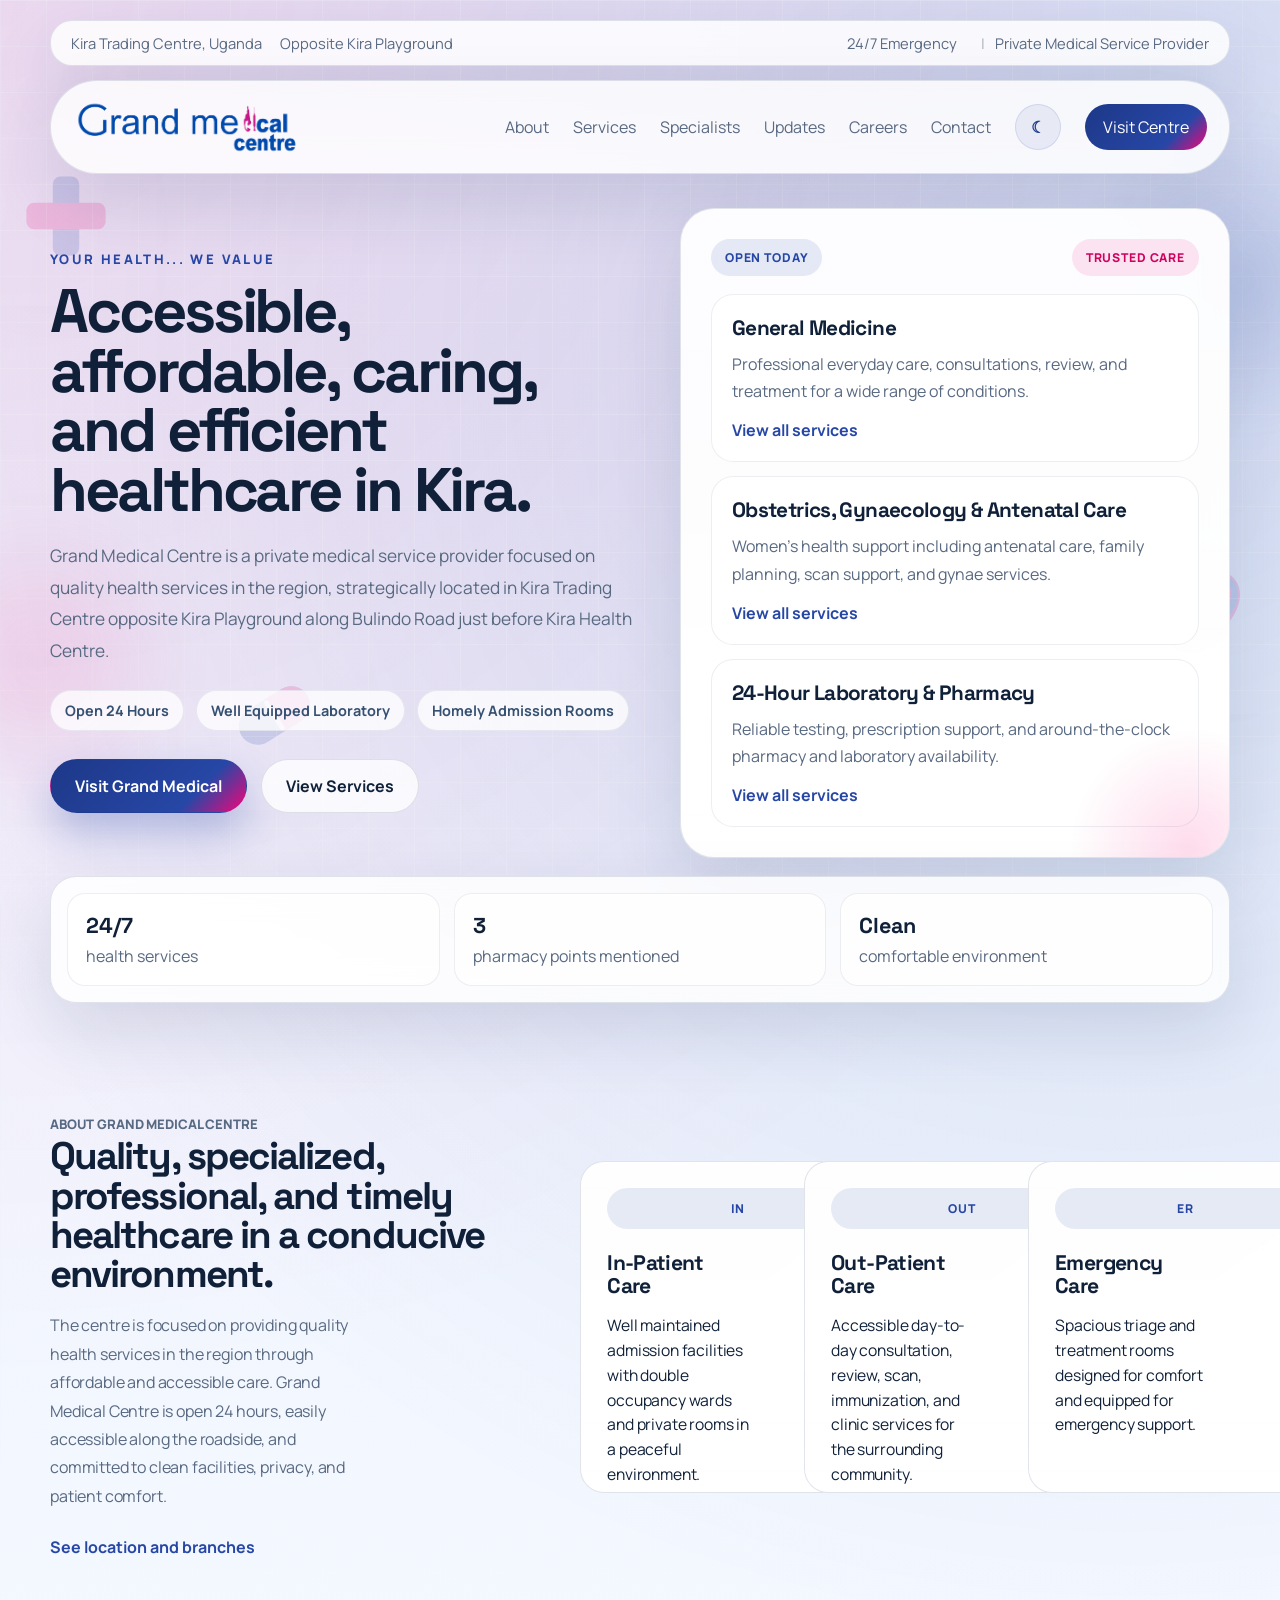
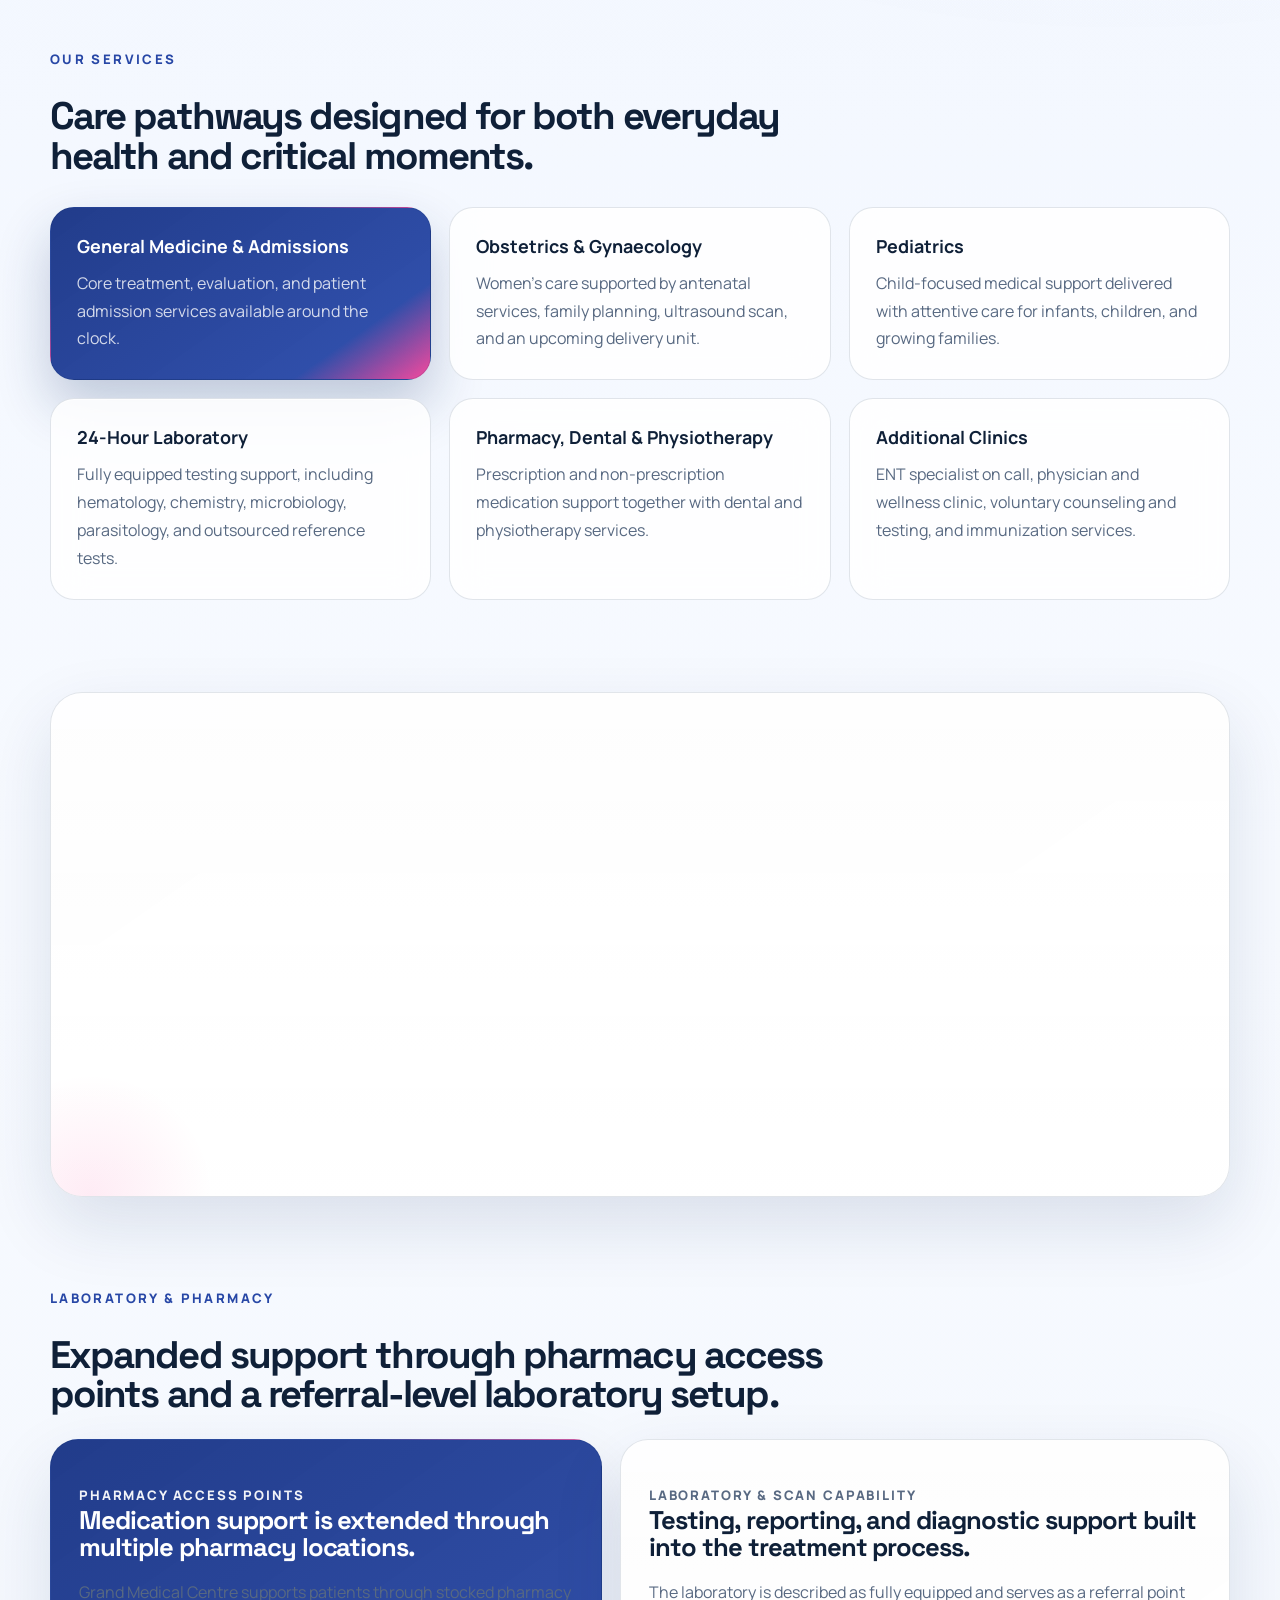
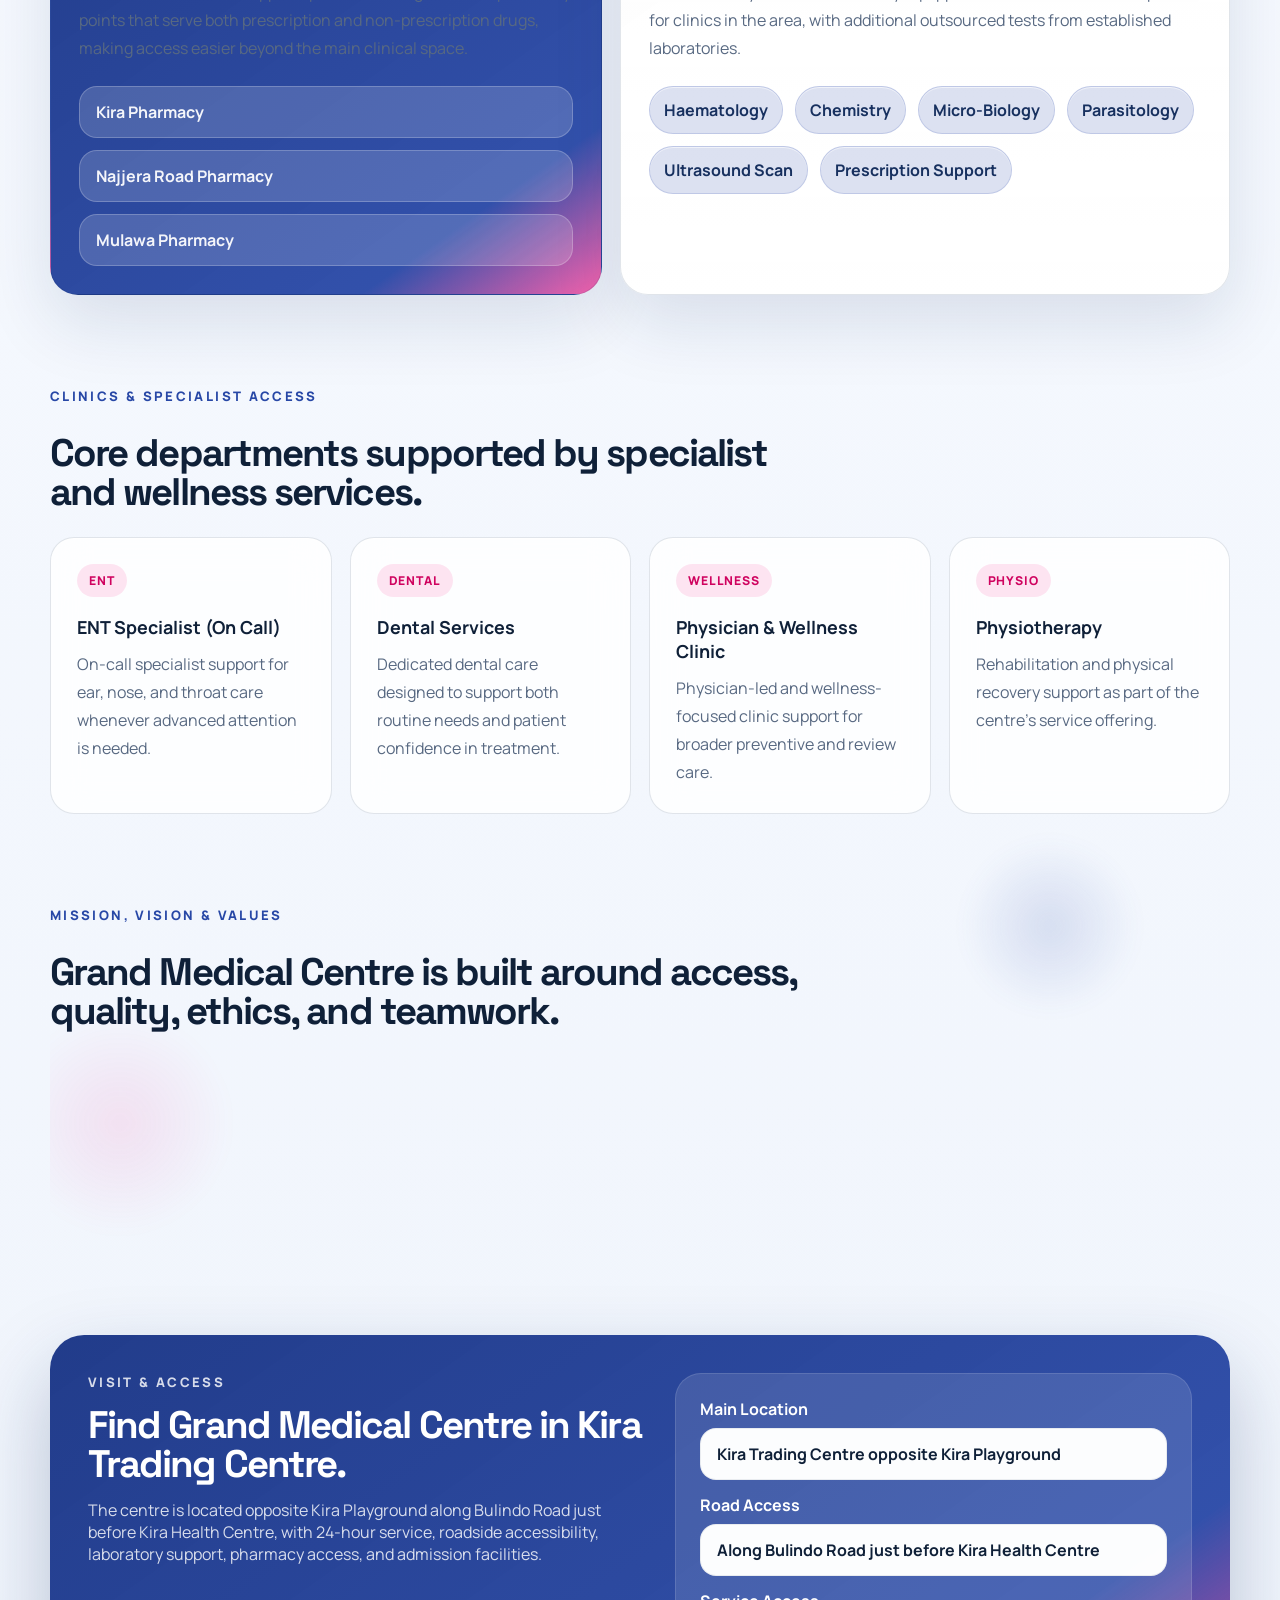
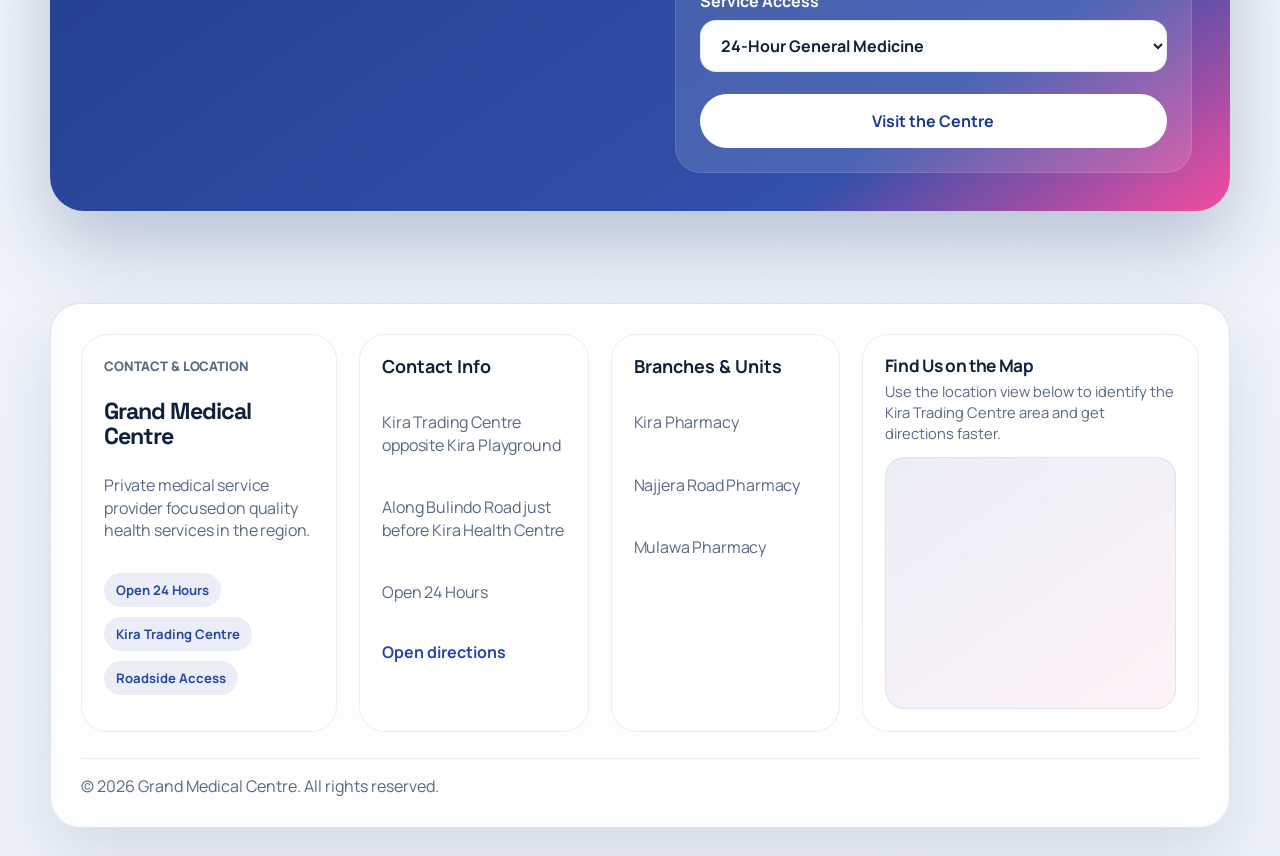
==== commit 118b8e19: "Refine site content and branding" ====
--- a/index.html
+++ b/index.html
@@ -23,6 +23,9 @@
     <div class="floating-med floating-med-shield"></div>
     <div class="floating-med floating-med-pill"></div>
   </div>
+  <button class="back-to-top" type="button" aria-label="Back to top">
+    <span aria-hidden="true">&#8593;</span>
+  </button>
   <div class="page-shell">
     <header class="site-header" id="top">
       <div class="topbar">
@@ -38,11 +41,7 @@
 
       <nav class="nav">
         <a class="brand" href="#top" aria-label="Grand Medical Centre home">
-          <span class="brand-mark">G</span>
-          <span class="brand-text">
-            <strong>Grand Medical</strong>
-            <span>Centre</span>
-          </span>
+          <img class="brand-logo" src="grandlogo.png" alt="Grand Medical Centre">
         </a>
 
         <button class="nav-toggle" type="button" aria-expanded="false" aria-controls="nav-menu">
@@ -56,6 +55,7 @@
           <a href="#services">Services</a>
           <a href="#specialists">Specialists</a>
           <a href="#updates">Updates</a>
+          <a href="careers.html">Careers</a>
           <a href="#contact">Contact</a>
           <button class="theme-toggle" type="button" aria-label="Toggle light and dark mode" aria-pressed="false">
             <span class="theme-icon theme-icon-sun" aria-hidden="true">&#9728;</span>
@@ -135,14 +135,14 @@
           <h2>Quality, specialized, professional, and timely healthcare in a conducive environment.</h2>
           <p>
             The centre is focused on providing quality health services in the region through
-            affordable and accessible care. The PDF describes Grand Medical Centre as open
+            affordable and accessible care. Grand Medical Centre is open
             24 hours, easily accessible along the roadside, and committed to clean facilities,
             privacy, and patient comfort.
           </p>
           <a class="text-link" href="#contact">See location and branches</a>
         </div>
 
-        <div class="intro-grid">
+        <div class="intro-grid mobile-auto-slider" data-slider-group="about-cards">
           <article class="intro-card">
             <span class="intro-icon">In</span>
             <h3>In-Patient Care</h3>
@@ -178,7 +178,7 @@
           </article>
           <article class="service-card">
             <h3>Pediatrics</h3>
-            <p>Child-focused medical support as part of the centre's listed 24-hour healthcare services.</p>
+            <p>Child-focused medical support delivered with attentive care for infants, children, and growing families.</p>
           </article>
           <article class="service-card">
             <h3>24-Hour Laboratory</h3>
@@ -201,7 +201,7 @@
             <p class="eyebrow">The Grand Experience</p>
             <h2>Clean facilities, privacy, and patient comfort are central to the experience.</h2>
             <p>
-              The hospital profile highlights well maintained facilities, a clean and comfortable
+              Grand Medical Centre combines well maintained facilities, a clean and comfortable
               environment, roadside accessibility, private admission rooms, general wards, and a
               records section built around patient confidentiality.
             </p>
@@ -233,7 +233,7 @@
             <p class="support-label">Pharmacy Access Points</p>
             <h3>Medication support is extended through multiple pharmacy locations.</h3>
             <p>
-              The profile highlights stocked pharmacies serving patients who need both prescription
+              Grand Medical Centre supports patients through stocked pharmacy points that serve both prescription
               and non-prescription drugs, making access easier beyond the main clinical space.
             </p>
             <ul class="support-list">
@@ -268,16 +268,16 @@
           <h2>Core departments supported by specialist and wellness services.</h2>
         </div>
 
-        <div class="specialists-grid">
+        <div class="specialists-grid mobile-auto-slider" data-slider-group="specialists">
           <article class="doctor-card">
             <span>ENT</span>
             <h3>ENT Specialist (On Call)</h3>
-            <p>On-call specialist support listed in the profile for ear, nose, and throat care needs.</p>
+            <p>On-call specialist support for ear, nose, and throat care whenever advanced attention is needed.</p>
           </article>
           <article class="doctor-card">
             <span>Dental</span>
             <h3>Dental Services</h3>
-            <p>Dedicated dental support is included among the hospital's listed services.</p>
+            <p>Dedicated dental care designed to support both routine needs and patient confidence in treatment.</p>
           </article>
           <article class="doctor-card">
             <span>Wellness</span>
@@ -295,7 +295,7 @@
       <section class="updates-section reveal-section" id="updates">
         <div class="section-heading compact-heading">
           <p class="eyebrow">Mission, Vision & Values</p>
-          <h2>The profile positions Grand Medical Centre around access, quality, ethics, and teamwork.</h2>
+          <h2>Grand Medical Centre is built around access, quality, ethics, and teamwork.</h2>
         </div>
 
         <div class="updates-grid">
@@ -320,8 +320,8 @@
             <p class="eyebrow">Visit & Access</p>
             <h2>Find Grand Medical Centre in Kira Trading Centre.</h2>
             <p>
-              The PDF places the centre opposite Kira Playground along Bulindo Road just before
-              Kira Health Centre. It also highlights 24-hour service, roadside accessibility,
+              The centre is located opposite Kira Playground along Bulindo Road just before
+              Kira Health Centre, with 24-hour service, roadside accessibility,
               laboratory support, pharmacy access, and admission facilities.
             </p>
           </div>
--- a/styles.css
+++ b/styles.css
@@ -72,6 +72,43 @@
   z-index: -2;
 }
 
+.back-to-top {
+  position: fixed;
+  right: 22px;
+  bottom: 22px;
+  z-index: 30;
+  display: inline-grid;
+  place-items: center;
+  width: 52px;
+  height: 52px;
+  border: 1px solid rgba(39, 71, 166, 0.14);
+  border-radius: 50%;
+  background: linear-gradient(145deg, var(--blue-deep) 0%, var(--blue) 72%, var(--pink) 100%);
+  color: #fff;
+  box-shadow: 0 18px 40px rgba(29, 56, 136, 0.24);
+  cursor: pointer;
+  opacity: 0;
+  pointer-events: none;
+  transform: translateY(12px) scale(0.92);
+  transition: opacity 180ms ease, transform 220ms ease, box-shadow 180ms ease;
+}
+
+.back-to-top.is-visible {
+  opacity: 1;
+  pointer-events: auto;
+  transform: translateY(0) scale(1);
+}
+
+.back-to-top:hover {
+  transform: translateY(-4px) scale(1.03);
+  box-shadow: 0 24px 48px rgba(29, 56, 136, 0.3);
+}
+
+.back-to-top span {
+  font-size: 1.2rem;
+  line-height: 1;
+}
+
 .floating-med {
   position: absolute;
   width: 180px;
@@ -293,36 +330,14 @@
 .brand {
   display: inline-flex;
   align-items: center;
-  gap: 14px;
-}
-
-.brand-mark {
-  display: grid;
-  place-items: center;
-  width: 50px;
-  height: 50px;
-  border-radius: 17px;
-  background: linear-gradient(135deg, var(--blue-deep) 0%, var(--blue) 62%, var(--pink) 100%);
-  color: #fff;
-  font-family: "Space Grotesk", sans-serif;
-  font-size: 1.3rem;
-  font-weight: 700;
-}
-
-.brand-text {
-  display: grid;
-  gap: 2px;
-  line-height: 1;
-}
-
-.brand-text strong {
-  font-family: "Space Grotesk", sans-serif;
-  font-weight: 700;
-}
-
-.brand-text span {
-  color: var(--muted);
-  font-size: 0.92rem;
+  min-width: 0;
+}
+
+.brand-logo {
+  display: block;
+  width: clamp(168px, 18vw, 250px);
+  height: auto;
+  object-fit: contain;
 }
 
 .nav-menu {
@@ -340,6 +355,10 @@
 .nav-menu a:hover,
 .nav-menu a:focus-visible {
   color: var(--text);
+}
+
+.nav-menu .is-current {
+  color: var(--blue);
 }
 
 .theme-toggle {
@@ -408,6 +427,7 @@
   padding: 0;
   border: 0;
   background: transparent;
+  cursor: pointer;
 }
 
 .nav-toggle span {
@@ -417,10 +437,227 @@
   margin: 5px 0;
   background: var(--text);
   border-radius: 999px;
+  transition: transform 180ms ease, opacity 180ms ease;
+}
+
+.nav-toggle.is-open span:nth-child(1) {
+  transform: translateY(7px) rotate(45deg);
+}
+
+.nav-toggle.is-open span:nth-child(2) {
+  opacity: 0;
+}
+
+.nav-toggle.is-open span:nth-child(3) {
+  transform: translateY(-7px) rotate(-45deg);
 }
 
 .hero {
   padding: 34px 0 0;
+}
+
+.careers-page {
+  padding-top: 28px;
+}
+
+.careers-hero {
+  display: grid;
+  grid-template-columns: 1.02fr 0.98fr;
+  gap: 22px;
+  align-items: stretch;
+}
+
+.careers-hero-copy,
+.careers-hero-panel,
+.careers-process-panel {
+  border: 1px solid var(--line);
+  border-radius: var(--radius-xl);
+  background: var(--surface);
+  backdrop-filter: blur(18px);
+  box-shadow: var(--shadow);
+}
+
+.careers-hero-copy {
+  padding: 34px;
+}
+
+.careers-hero-panel {
+  display: grid;
+  gap: 18px;
+  padding: 24px;
+}
+
+.careers-stat-card {
+  padding: 24px;
+  border-radius: 26px;
+  background:
+    linear-gradient(180deg, var(--card-white), var(--card-white-strong)),
+    linear-gradient(145deg, rgba(39, 71, 166, 0.1), rgba(245, 5, 120, 0.06));
+  border: 1px solid var(--card-glass-border);
+}
+
+.careers-stat-label,
+.career-badge,
+.career-role-top span {
+  display: inline-flex;
+  align-items: center;
+  justify-content: center;
+  padding: 8px 12px;
+  border-radius: 999px;
+  font-size: 0.76rem;
+  font-weight: 800;
+  letter-spacing: 0.08em;
+  text-transform: uppercase;
+}
+
+.careers-stat-label,
+.career-badge {
+  background: rgba(39, 71, 166, 0.1);
+  color: var(--blue);
+}
+
+.careers-stat-card h2 {
+  margin: 18px 0 10px;
+  font-family: "Space Grotesk", sans-serif;
+  font-size: clamp(1.8rem, 2.5vw, 2.8rem);
+  line-height: 1.02;
+  letter-spacing: -0.04em;
+}
+
+.careers-stat-card p,
+.career-benefit-card p,
+.career-role-card p,
+.careers-apply-card p {
+  color: var(--muted);
+  line-height: 1.72;
+}
+
+.careers-stat-grid {
+  display: grid;
+  grid-template-columns: repeat(3, minmax(0, 1fr));
+  gap: 14px;
+}
+
+.careers-stat-grid div {
+  padding: 18px;
+  border-radius: 20px;
+  background: var(--card-glass);
+  border: 1px solid var(--card-glass-border);
+  box-shadow: inset 0 1px 0 rgba(255, 255, 255, 0.72);
+}
+
+.careers-stat-grid strong,
+.careers-process-steps strong {
+  display: block;
+  margin-bottom: 6px;
+  font-family: "Space Grotesk", sans-serif;
+  font-size: 1.08rem;
+}
+
+.careers-stat-grid span,
+.careers-process-steps span {
+  color: var(--muted);
+  line-height: 1.65;
+}
+
+.careers-benefits,
+.careers-openings,
+.careers-process,
+.careers-apply {
+  padding-top: 92px;
+}
+
+.careers-benefits-grid,
+.career-openings-grid {
+  display: grid;
+  grid-template-columns: repeat(3, minmax(0, 1fr));
+  gap: 18px;
+}
+
+.career-benefit-card,
+.career-role-card,
+.careers-apply-card {
+  padding: 26px;
+  border: 1px solid var(--line);
+  border-radius: 26px;
+  background:
+    linear-gradient(180deg, var(--card-white), var(--card-white-strong)),
+    linear-gradient(145deg, rgba(39, 71, 166, 0.08), rgba(245, 5, 120, 0.05));
+  box-shadow: var(--shadow);
+  transition: transform 220ms ease, box-shadow 220ms ease, border-color 220ms ease;
+}
+
+.career-benefit-card:hover,
+.career-role-card:hover,
+.careers-apply-card:hover {
+  transform: translateY(-6px);
+  box-shadow: 0 24px 48px rgba(29, 56, 136, 0.14);
+  border-color: rgba(39, 71, 166, 0.2);
+}
+
+.career-benefit-card h3,
+.career-role-card h3,
+.careers-process-copy h2 {
+  margin: 18px 0 12px;
+  font-family: "Space Grotesk", sans-serif;
+  font-size: clamp(1.35rem, 2vw, 2rem);
+  line-height: 1.08;
+  letter-spacing: -0.03em;
+}
+
+.career-role-top {
+  display: flex;
+  justify-content: space-between;
+  gap: 12px;
+  align-items: center;
+}
+
+.career-role-top strong {
+  color: var(--muted);
+  font-size: 0.9rem;
+}
+
+.careers-process-panel {
+  display: grid;
+  grid-template-columns: 0.88fr 1.12fr;
+  gap: 20px;
+  padding: 24px;
+}
+
+.careers-process-copy,
+.careers-process-steps {
+  padding: 12px;
+}
+
+.careers-process-steps {
+  display: grid;
+  grid-template-columns: repeat(2, minmax(0, 1fr));
+  gap: 16px;
+}
+
+.careers-process-steps div {
+  padding: 20px;
+  border-radius: 22px;
+  background: var(--card-glass);
+  border: 1px solid var(--card-glass-border);
+  box-shadow: inset 0 1px 0 rgba(255, 255, 255, 0.72);
+}
+
+.careers-apply-panel {
+  grid-template-columns: 1fr 0.95fr;
+}
+
+.careers-apply-card {
+  display: grid;
+  gap: 18px;
+  align-content: start;
+}
+
+.careers-apply-card strong {
+  display: block;
+  margin-bottom: 8px;
+  font-family: "Space Grotesk", sans-serif;
+  font-size: 1.04rem;
 }
 
 .hero-main {
@@ -1073,9 +1310,56 @@
 .support-tags span {
   padding: 12px 14px;
   border-radius: 999px;
-  background: rgba(39, 71, 166, 0.08);
-  color: #203659;
+  background: rgba(39, 71, 166, 0.16);
+  border: 1px solid rgba(39, 71, 166, 0.16);
+  color: #17305f;
   font-weight: 700;
+  box-shadow: inset 0 1px 0 rgba(255, 255, 255, 0.55);
+  opacity: 0;
+  transform: translateY(12px) scale(0.96);
+  animation: supportTagIn 560ms ease forwards;
+  transition:
+    transform 180ms ease,
+    background 180ms ease,
+    border-color 180ms ease,
+    color 180ms ease,
+    box-shadow 180ms ease;
+}
+
+.support-tags span:nth-child(2) {
+  animation-delay: 70ms;
+}
+
+.support-tags span:nth-child(3) {
+  animation-delay: 140ms;
+}
+
+.support-tags span:nth-child(4) {
+  animation-delay: 210ms;
+}
+
+.support-tags span:nth-child(5) {
+  animation-delay: 280ms;
+}
+
+.support-tags span:nth-child(6) {
+  animation-delay: 350ms;
+}
+
+.support-tags span:hover,
+.support-tags span:active {
+  transform: translateY(-3px) scale(1.02);
+  background: linear-gradient(145deg, var(--blue) 0%, var(--pink) 100%);
+  border-color: transparent;
+  color: #fff;
+  box-shadow: 0 14px 30px rgba(29, 56, 136, 0.2);
+}
+
+body[data-theme="dark"] .support-tags span {
+  background: rgba(39, 71, 166, 0.22);
+  border-color: rgba(181, 202, 243, 0.12);
+  color: #e3ebff;
+  box-shadow: inset 0 1px 0 rgba(255, 255, 255, 0.08);
 }
 
 .specialists-grid {
@@ -1466,7 +1750,10 @@
 
 @media (max-width: 1080px) {
   .hero-main,
+  .careers-hero,
   .about-intro,
+  .careers-process-panel,
+  .careers-apply-panel,
   .experience-panel,
   .appointment-panel,
   .site-footer,
@@ -1477,12 +1764,19 @@
   .intro-grid,
   .services-grid,
   .specialists-grid,
+  .careers-benefits-grid,
+  .career-openings-grid,
+  .careers-process-steps,
   .support-layout {
     grid-template-columns: 1fr;
   }
 }
 
 @media (max-width: 760px) {
+  body.menu-open {
+    overflow: hidden;
+  }
+
   .page-shell {
     width: min(calc(100% - 18px), var(--max-width));
   }
@@ -1500,6 +1794,10 @@
     position: relative;
     padding: 14px 16px;
     border-radius: 22px;
+  }
+
+  .brand-logo {
+    width: min(170px, 42vw);
   }
 
   .nav-toggle {
@@ -1515,11 +1813,13 @@
     display: flex;
     flex-direction: column;
     align-items: stretch;
-    padding: 18px;
+    gap: 8px;
+    padding: 16px;
     border: 1px solid var(--line);
-    border-radius: 24px;
-    background: rgba(255, 255, 255, 0.96);
-    box-shadow: 0 22px 44px rgba(15, 41, 87, 0.14);
+    border-radius: 22px;
+    background: rgba(255, 255, 255, 0.98);
+    box-shadow: 0 24px 56px rgba(15, 41, 87, 0.18);
+    backdrop-filter: blur(18px);
     opacity: 0;
     pointer-events: none;
     transform: translateY(-10px) scale(0.98);
@@ -1533,6 +1833,10 @@
   }
 
   .hero,
+  .careers-benefits,
+  .careers-openings,
+  .careers-process,
+  .careers-apply,
   .about-intro,
   .services-section,
   .experience-section,
@@ -1589,16 +1893,39 @@
   }
 
   .hero-summary,
+  .support-layout {
+    grid-template-columns: 1fr;
+  }
+
+  .hero-summary,
   .intro-grid,
   .services-grid,
   .specialists-grid,
-  .support-layout {
-    grid-template-columns: 1fr;
+  .careers-benefits-grid,
+  .career-openings-grid,
+  .careers-stat-grid {
+    display: grid;
+    grid-auto-flow: column;
+    grid-auto-columns: 84%;
+    gap: 14px;
+    overflow-x: auto;
+    padding: 8px 4px 14px 2px;
+    scroll-snap-type: x mandatory;
+    scrollbar-width: none;
+  }
+
+  .hero-summary::-webkit-scrollbar,
+  .intro-grid::-webkit-scrollbar,
+  .services-grid::-webkit-scrollbar,
+  .specialists-grid::-webkit-scrollbar,
+  .careers-benefits-grid::-webkit-scrollbar,
+  .career-openings-grid::-webkit-scrollbar,
+  .careers-stat-grid::-webkit-scrollbar {
+    display: none;
   }
 
   .hero-summary {
-    gap: 12px;
-    padding: 12px;
+    margin-top: 14px;
   }
 
   .hero-service-stack {
@@ -1623,12 +1950,49 @@
     line-height: 1;
   }
 
+  .hero-summary div,
+  .intro-card,
+  .service-card,
+  .doctor-card,
+  .career-role-card,
+  .career-benefit-card,
+  .careers-stat-grid div {
+    scroll-snap-align: start;
+  }
+
+  .intro-grid,
+  .specialists-grid {
+    align-items: stretch;
+  }
+
+  .intro-card,
+  .doctor-card {
+    display: flex;
+    flex-direction: column;
+    justify-content: flex-start;
+    min-height: 360px;
+  }
+
+  .doctor-card h3 {
+    min-height: 72px;
+  }
+
+  .doctor-card p {
+    flex: 1;
+  }
+
   .theme-toggle {
     justify-content: center;
     align-self: flex-start;
   }
 
   .hero-panel,
+  .careers-hero-copy,
+  .careers-hero-panel,
+  .careers-stat-card,
+  .career-benefit-card,
+  .career-role-card,
+  .careers-process-panel,
   .appointment-panel,
   .site-footer,
   .footer-panel,
@@ -1636,6 +2000,7 @@
   .doctor-card,
   .service-card,
   .intro-card,
+  .careers-apply-card,
   .support-panel {
     padding: 22px;
   }
@@ -1651,6 +2016,33 @@
   .experience-metrics,
   .appointment-form {
     padding: 8px 0 0;
+  }
+
+  .careers-hero-panel {
+    gap: 14px;
+  }
+
+  .careers-stat-card h2 {
+    font-size: clamp(1.45rem, 7vw, 2rem);
+  }
+
+  .careers-process-steps {
+    display: grid;
+    grid-auto-flow: column;
+    grid-auto-columns: 88%;
+    gap: 14px;
+    overflow-x: auto;
+    padding: 4px 2px 12px;
+    scroll-snap-type: x mandatory;
+    scrollbar-width: none;
+  }
+
+  .careers-process-steps::-webkit-scrollbar {
+    display: none;
+  }
+
+  .careers-process-steps div {
+    scroll-snap-align: start;
   }
 
   .support-panel,
@@ -1676,6 +2068,13 @@
   .floating-med {
     opacity: 0.08;
   }
+
+  .back-to-top {
+    right: 16px;
+    bottom: 84px;
+    width: 48px;
+    height: 48px;
+  }
 }
 
 @keyframes mobileLiftIn {
@@ -1689,3 +2088,15 @@
     transform: translateY(0);
   }
 }
+
+@keyframes supportTagIn {
+  from {
+    opacity: 0;
+    transform: translateY(12px) scale(0.96);
+  }
+
+  to {
+    opacity: 1;
+    transform: translateY(0) scale(1);
+  }
+}
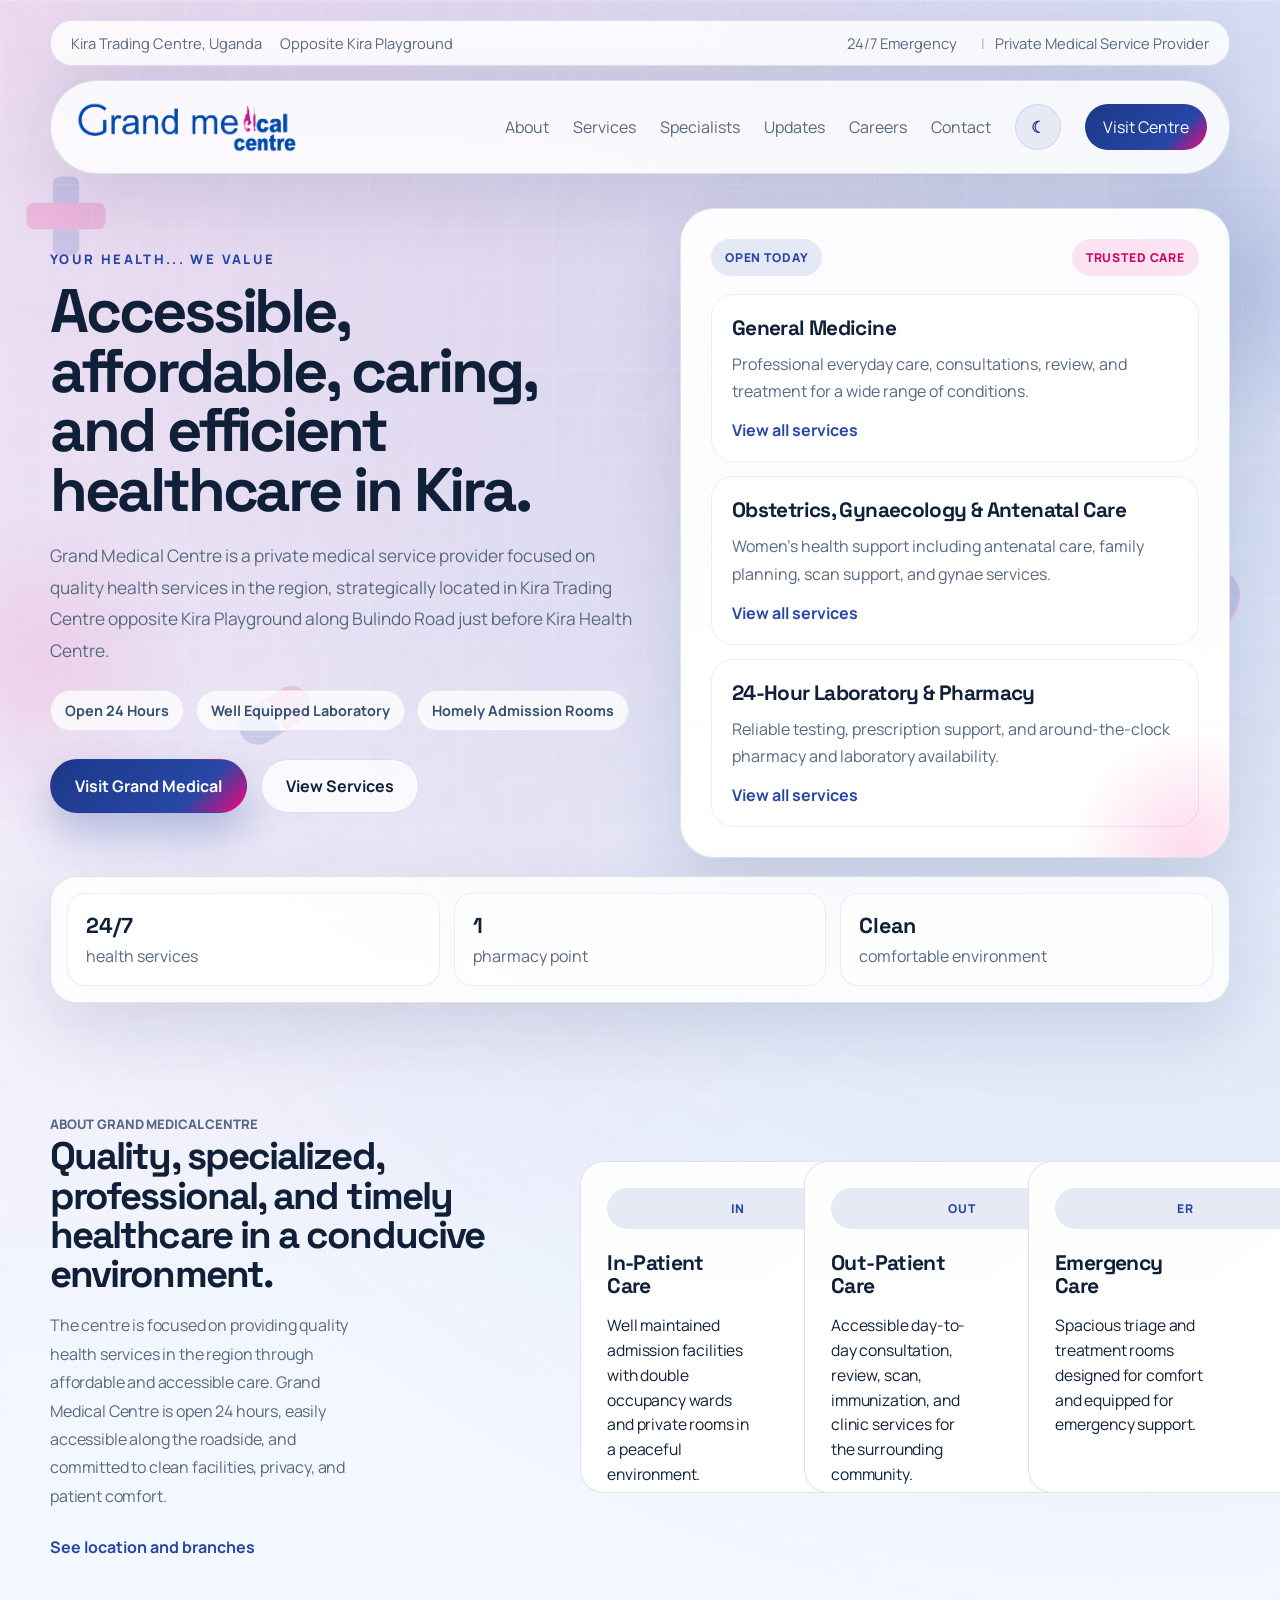
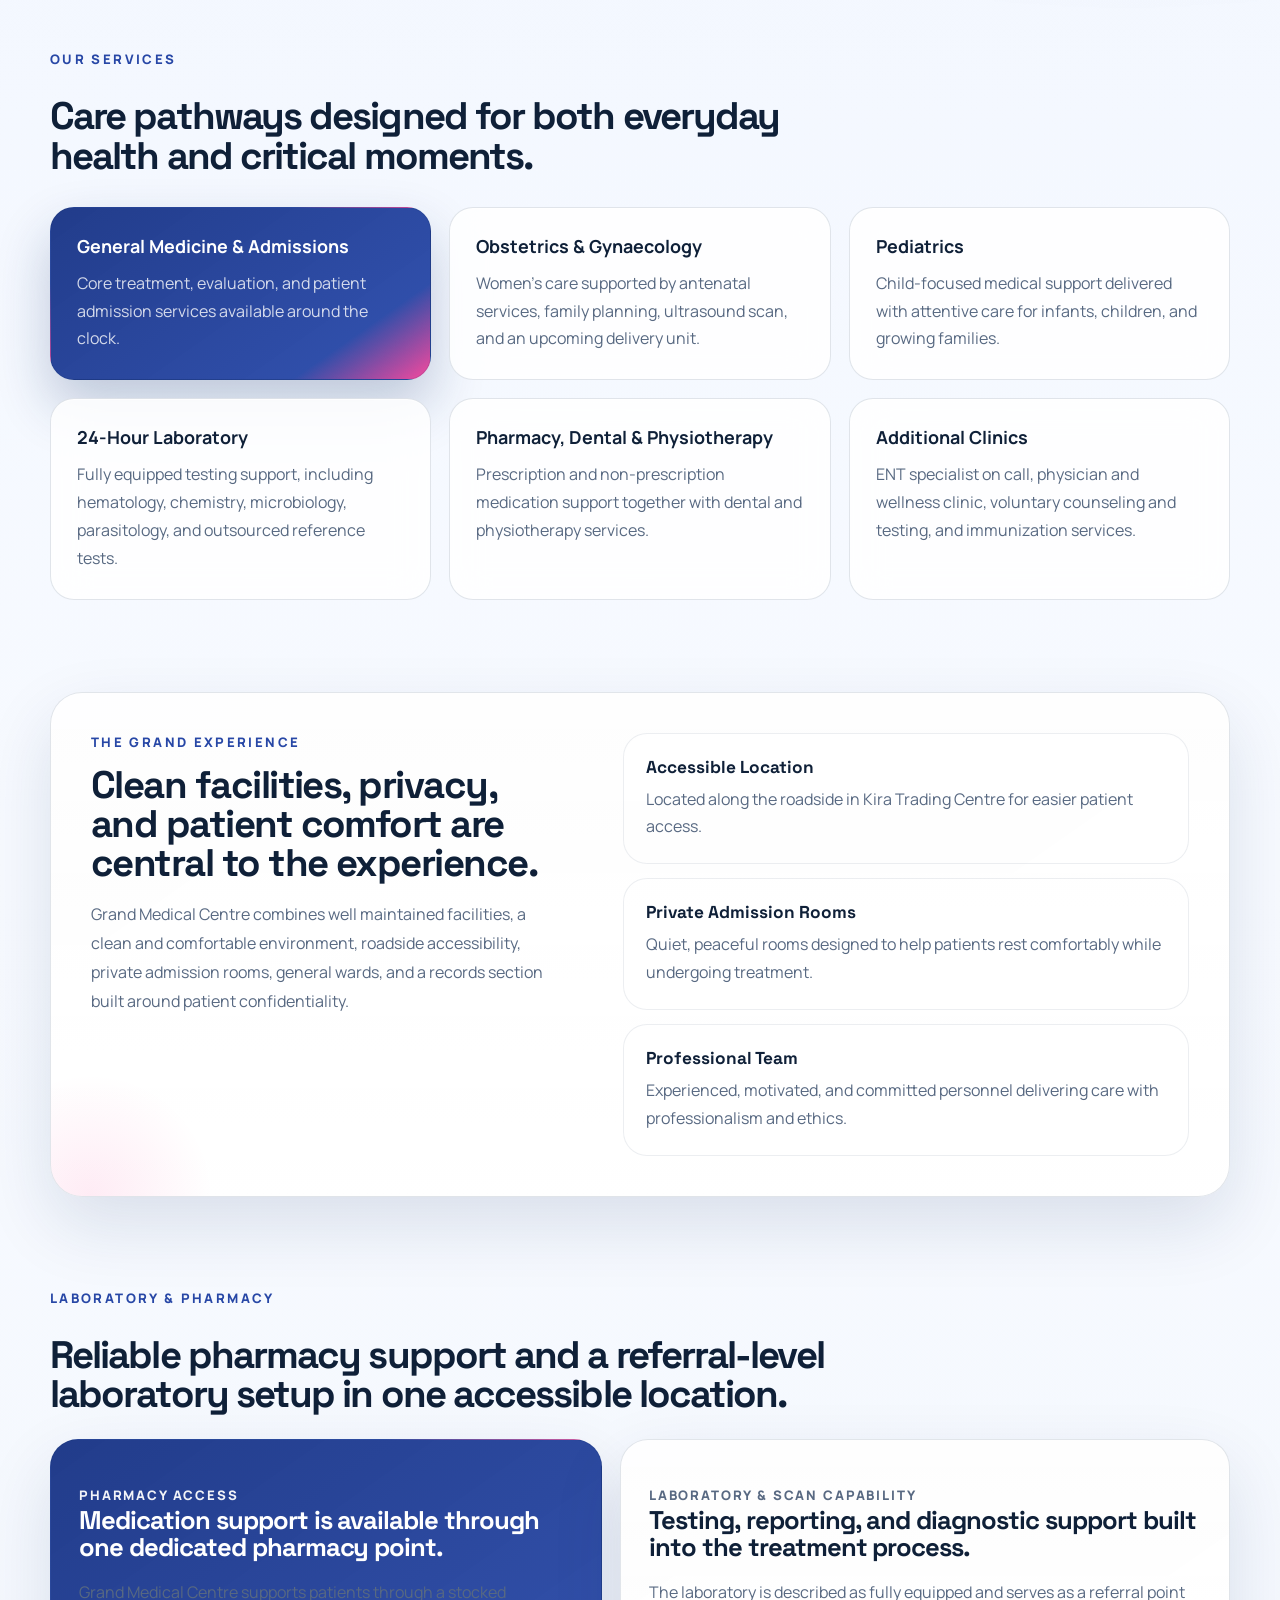
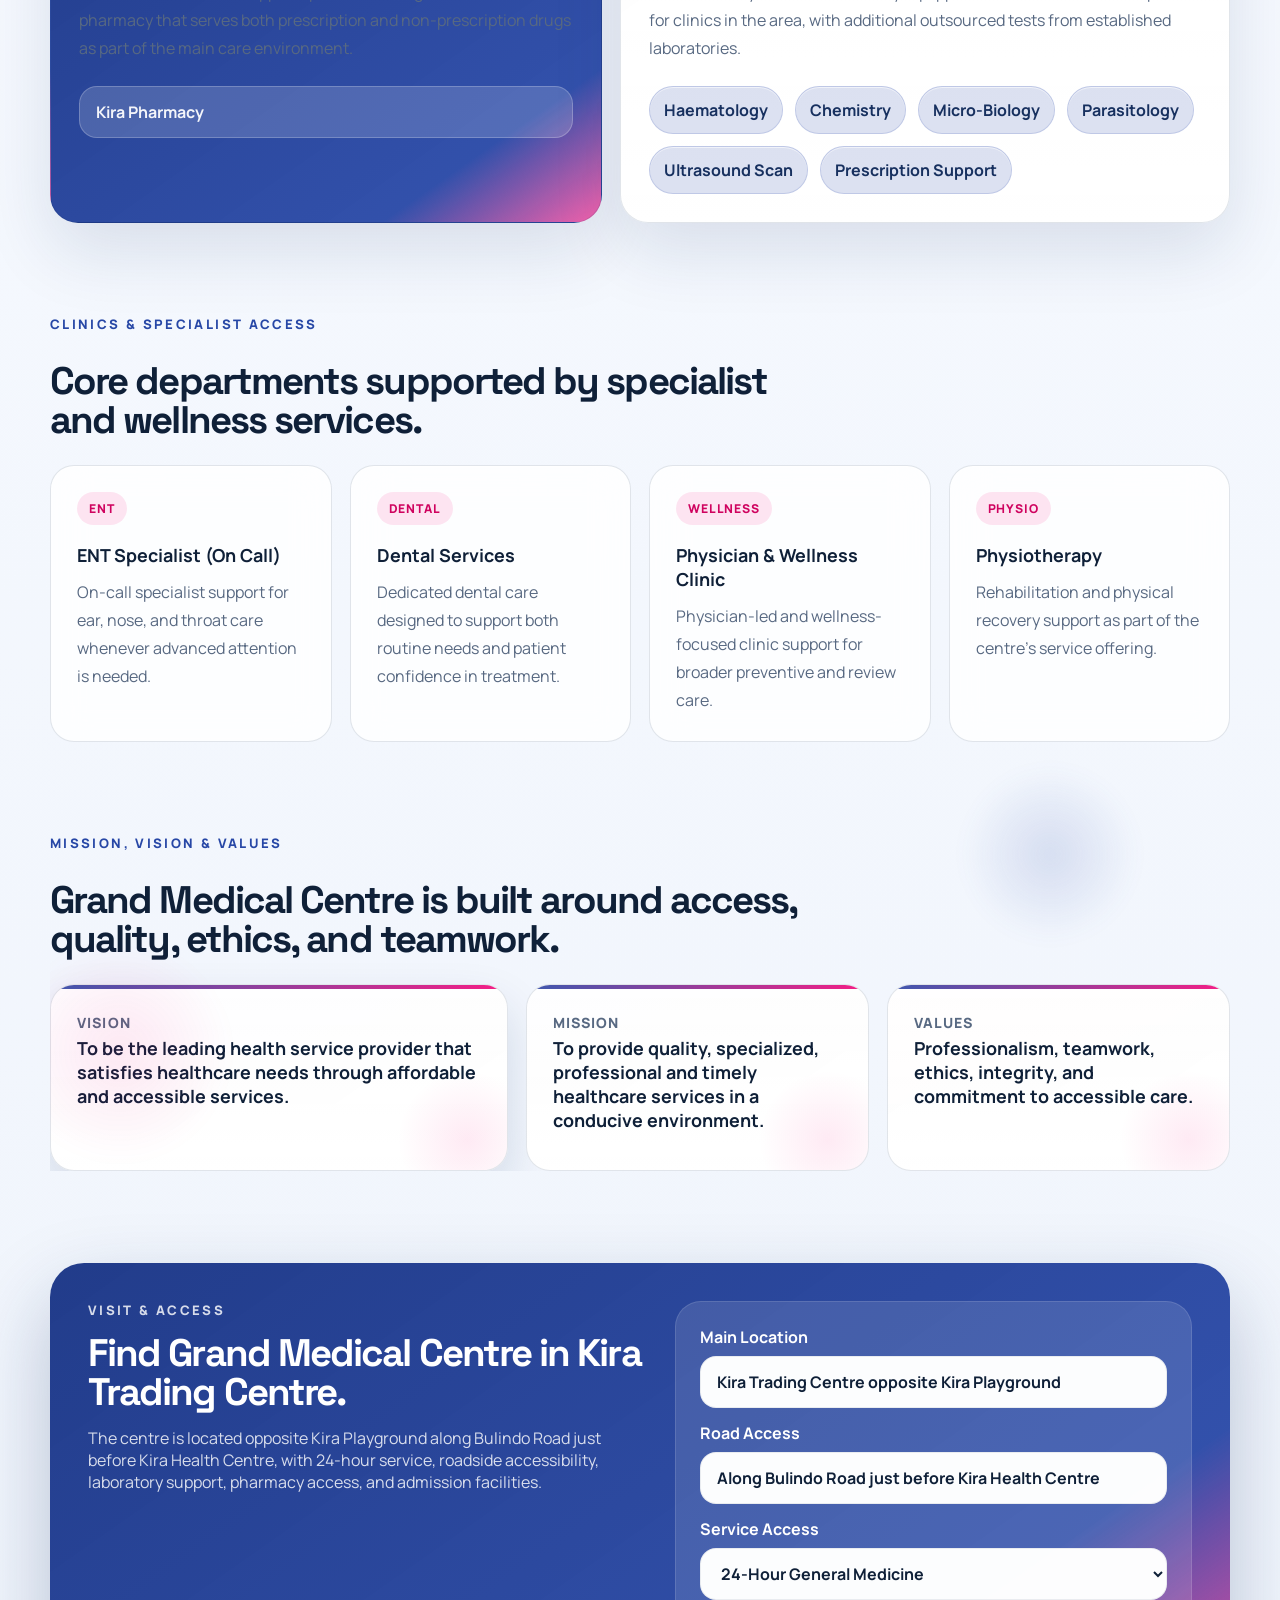
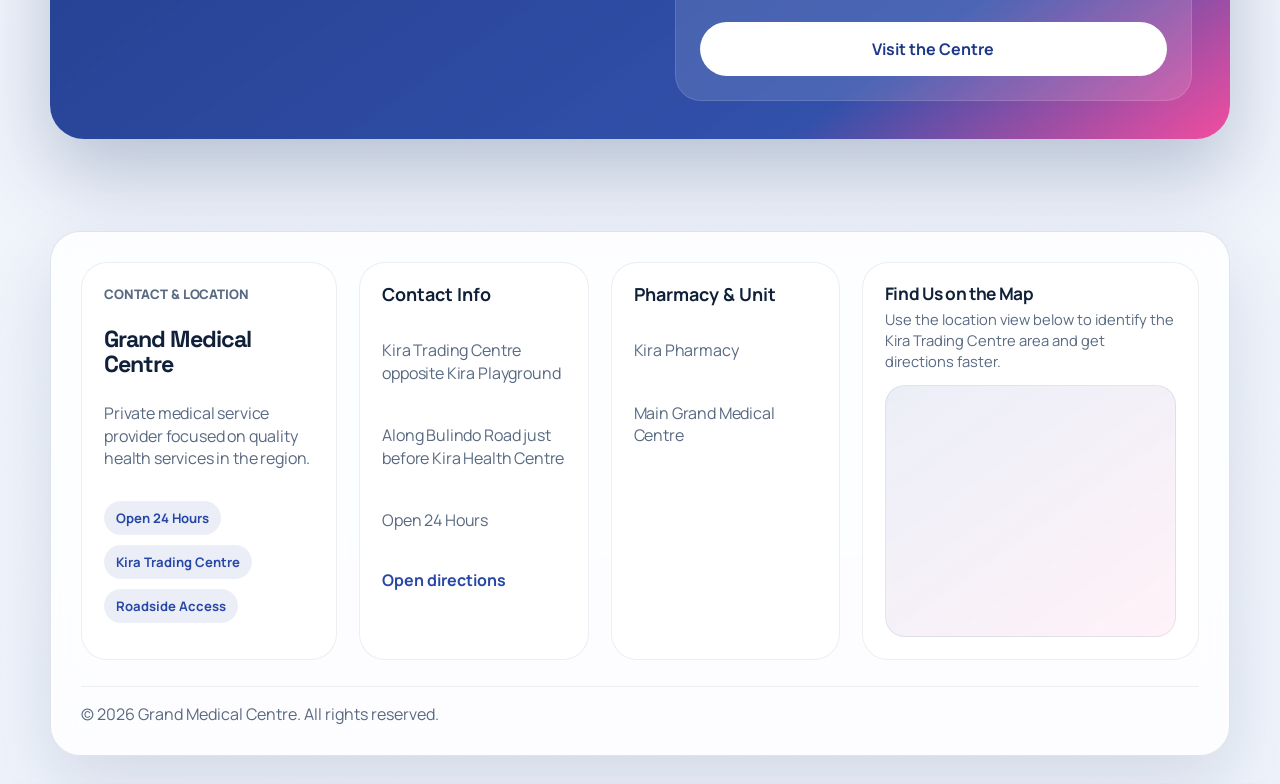
==== commit 413bbe13: "Update pharmacy references to one location" ====
--- a/index.html
+++ b/index.html
@@ -119,8 +119,8 @@
             <span>health services</span>
           </div>
           <div>
-            <strong>3</strong>
-            <span>pharmacy points mentioned</span>
+            <strong>1</strong>
+            <span>pharmacy point</span>
           </div>
           <div>
             <strong>Clean</strong>
@@ -226,20 +226,18 @@
       <section class="insurance-section">
         <div class="section-heading compact-heading">
           <p class="eyebrow">Laboratory & Pharmacy</p>
-          <h2>Expanded support through pharmacy access points and a referral-level laboratory setup.</h2>
+          <h2>Reliable pharmacy support and a referral-level laboratory setup in one accessible location.</h2>
         </div>
         <div class="support-layout">
           <article class="support-panel support-panel-primary">
-            <p class="support-label">Pharmacy Access Points</p>
-            <h3>Medication support is extended through multiple pharmacy locations.</h3>
+            <p class="support-label">Pharmacy Access</p>
+            <h3>Medication support is available through one dedicated pharmacy point.</h3>
             <p>
-              Grand Medical Centre supports patients through stocked pharmacy points that serve both prescription
-              and non-prescription drugs, making access easier beyond the main clinical space.
+              Grand Medical Centre supports patients through a stocked pharmacy that serves both prescription
+              and non-prescription drugs as part of the main care environment.
             </p>
             <ul class="support-list">
               <li>Kira Pharmacy</li>
-              <li>Najjera Road Pharmacy</li>
-              <li>Mulawa Pharmacy</li>
             </ul>
           </article>
 
@@ -379,10 +377,9 @@
       </div>
 
       <div class="footer-block footer-panel">
-        <h3>Branches & Units</h3>
+        <h3>Pharmacy & Unit</h3>
         <p>Kira Pharmacy</p>
-        <p>Najjera Road Pharmacy</p>
-        <p>Mulawa Pharmacy</p>
+        <p>Main Grand Medical Centre</p>
       </div>
 
       <div class="footer-map footer-panel">
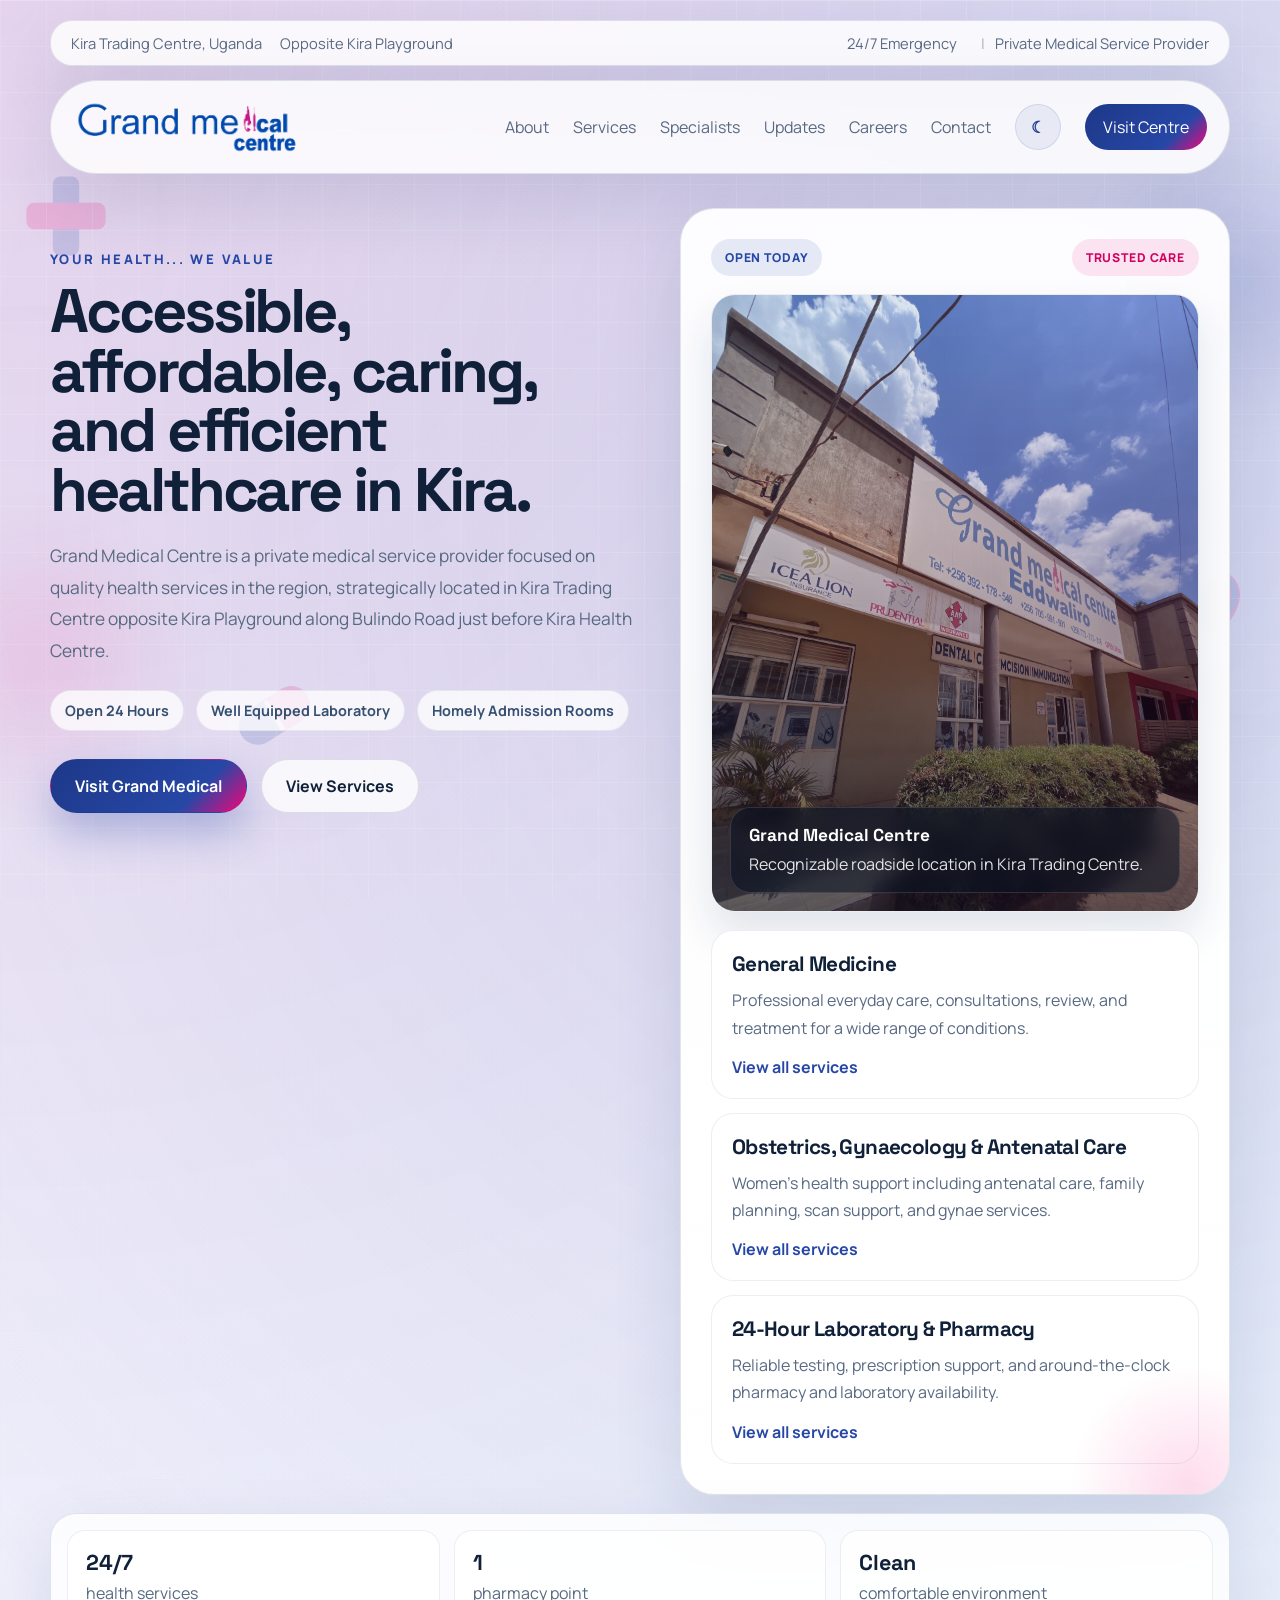
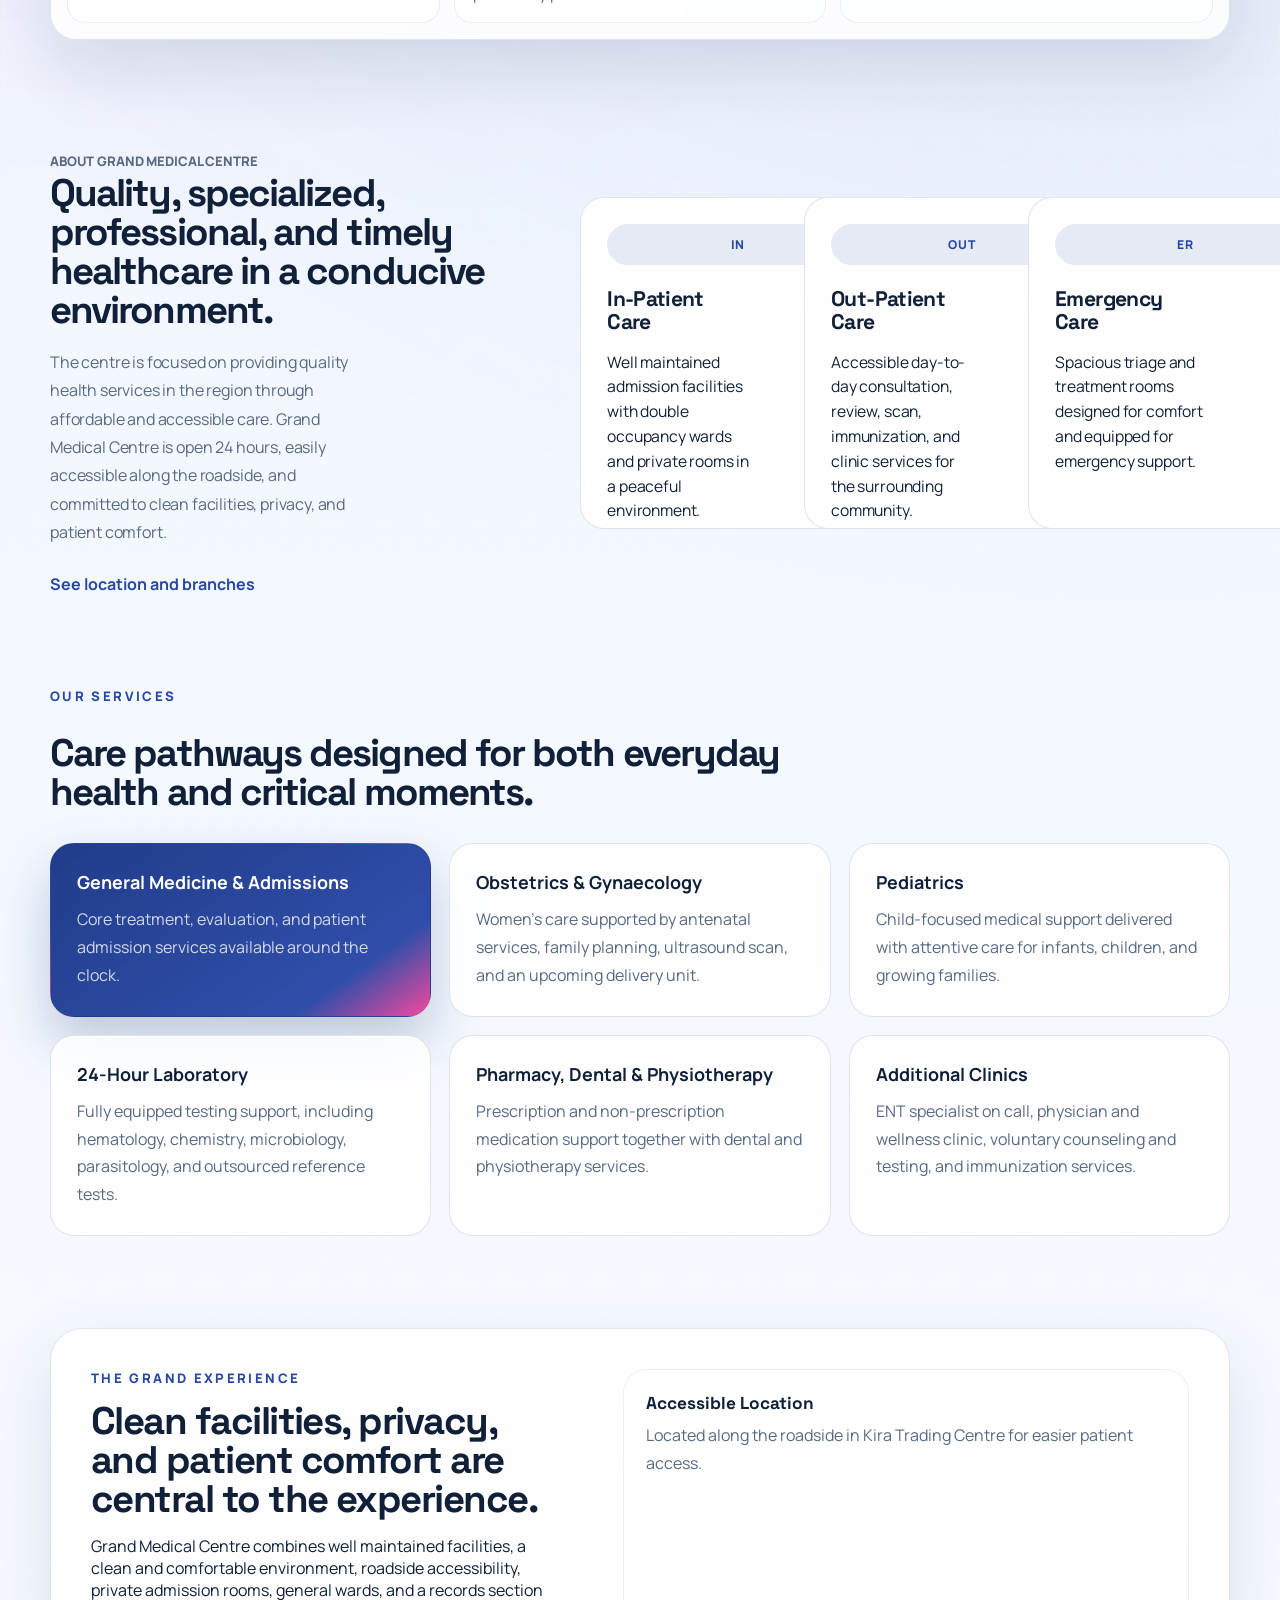
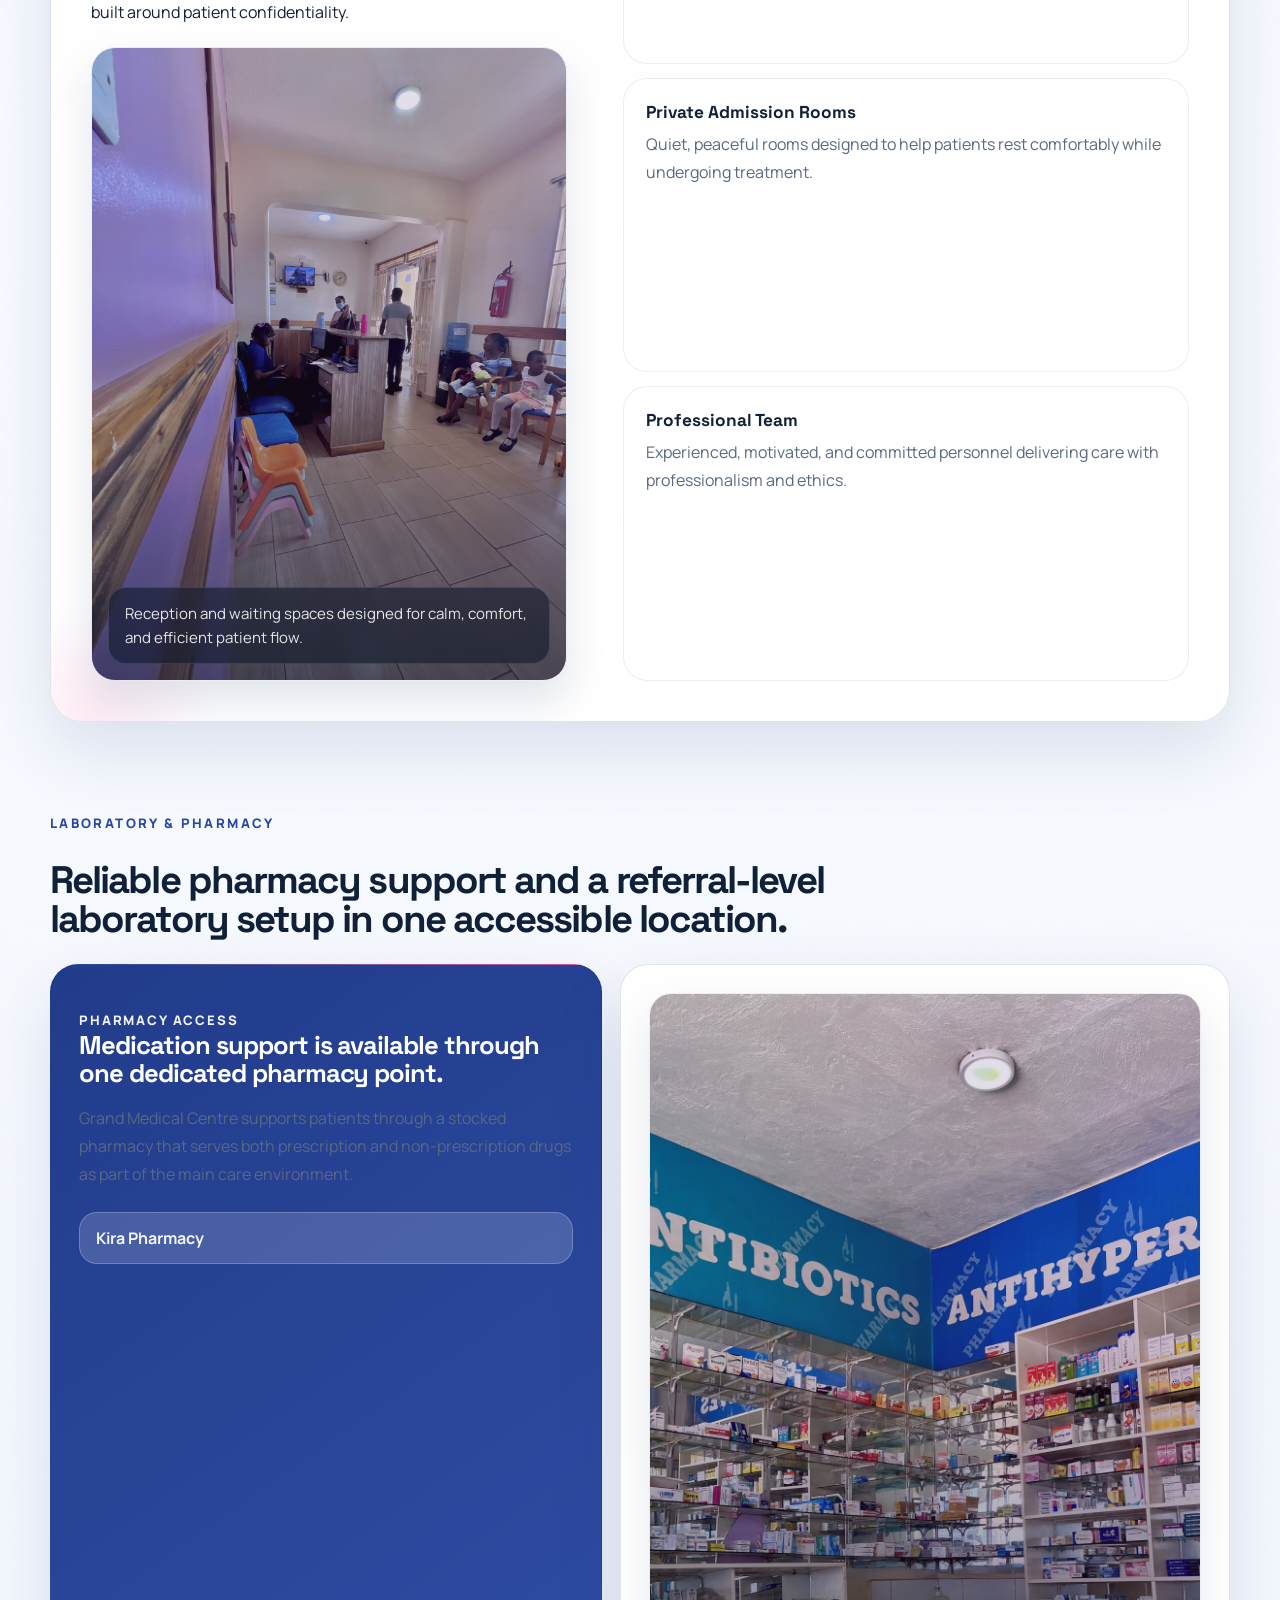
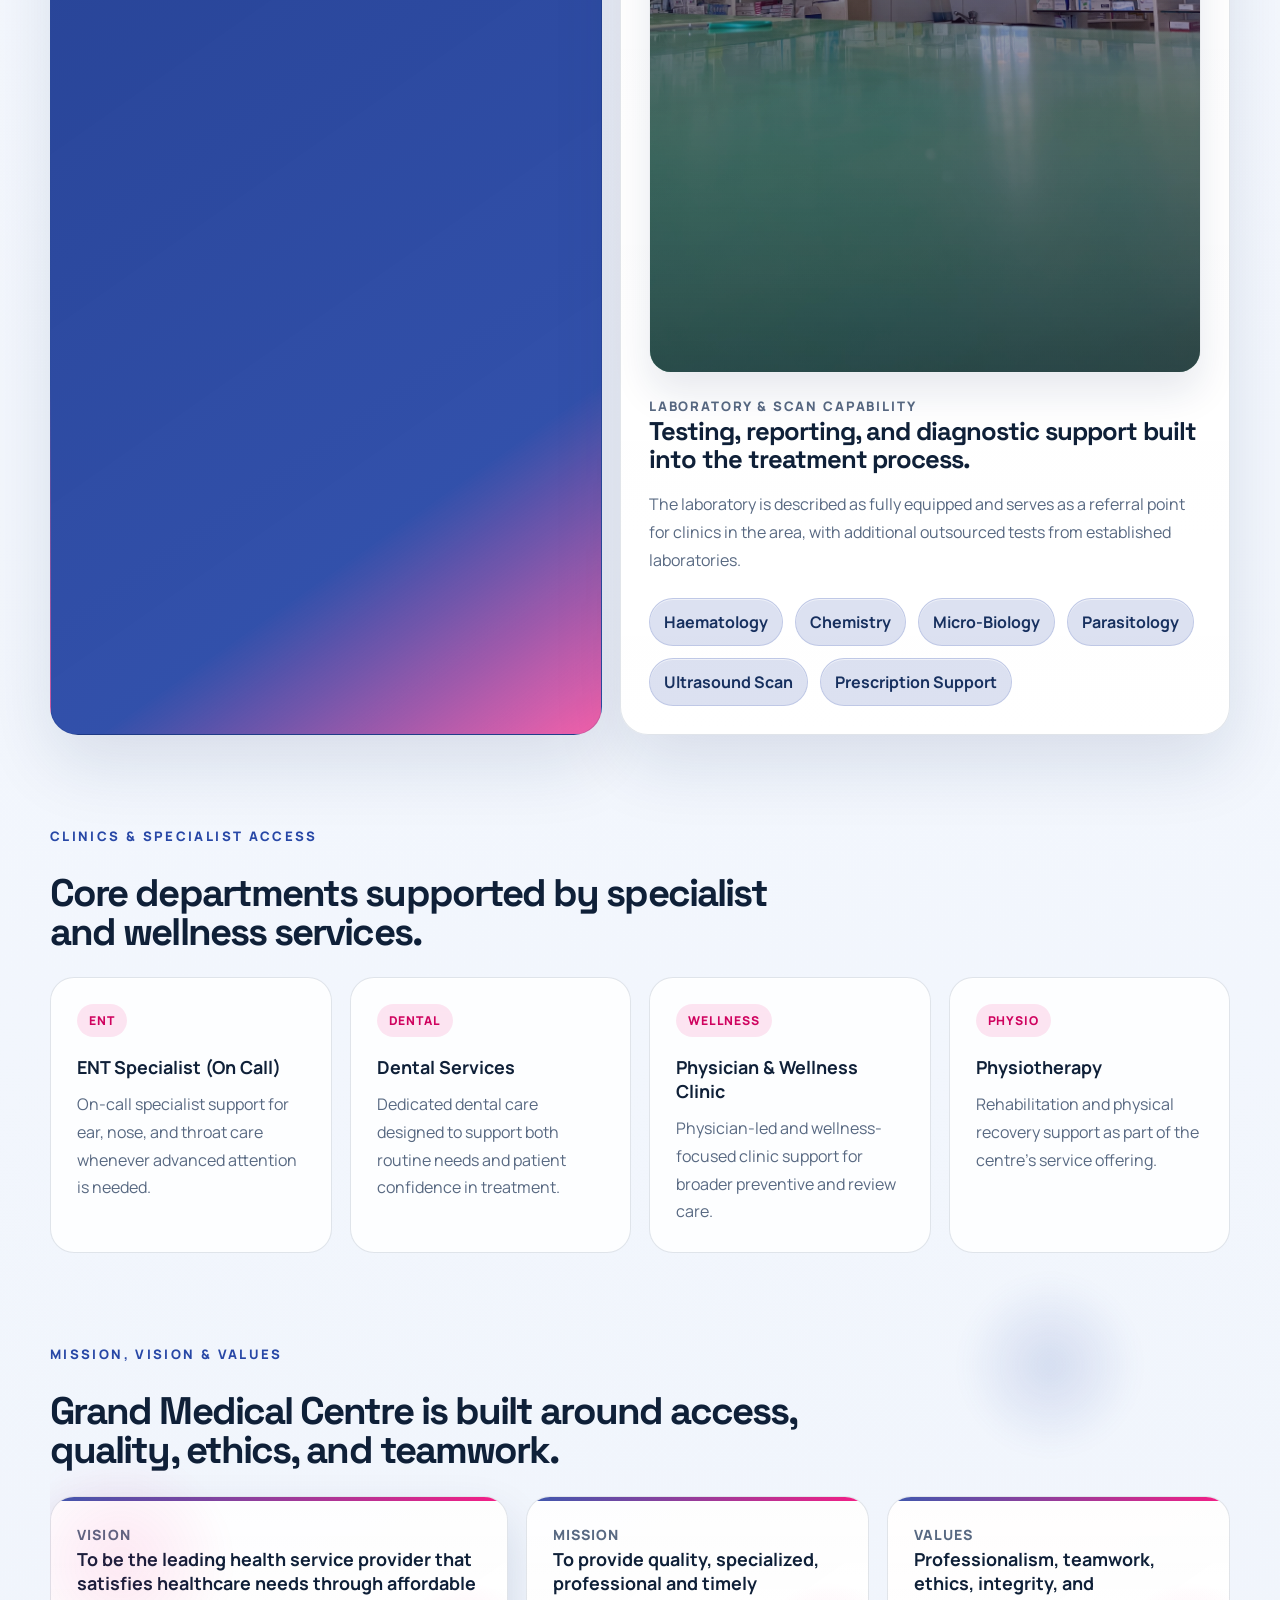
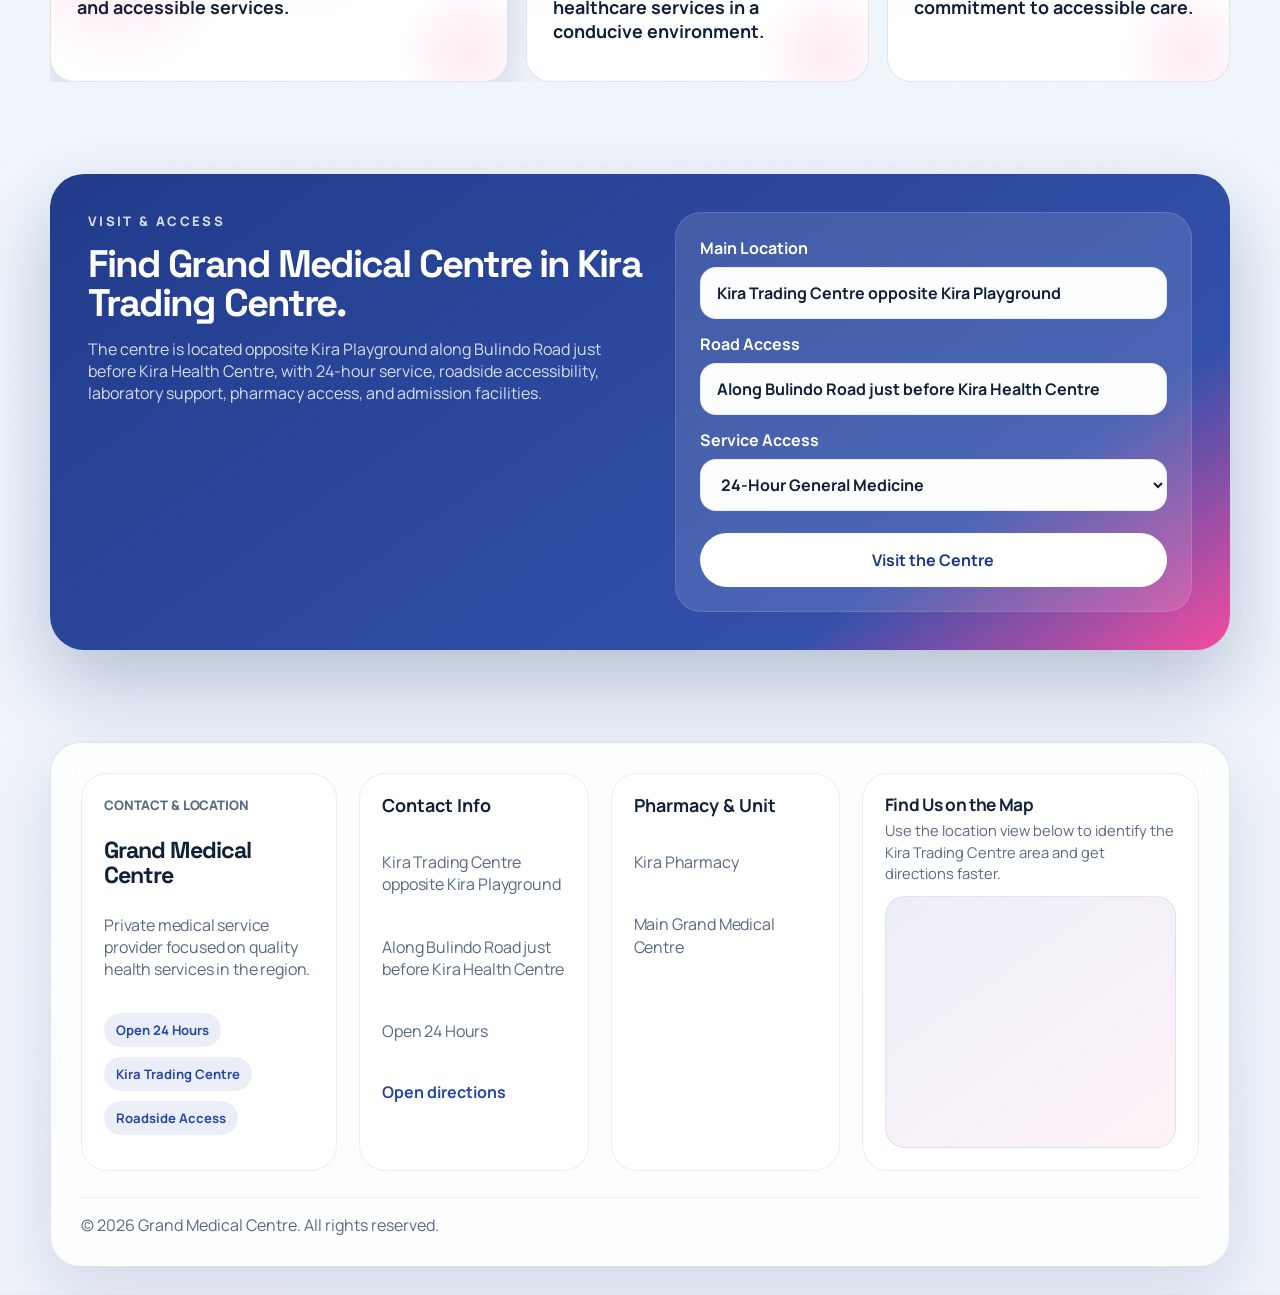
==== commit 8f88317f: "Add real hospital imagery to homepage" ====
--- a/index.html
+++ b/index.html
@@ -93,6 +93,16 @@
               <span class="status-pill">Open Today</span>
               <span class="panel-tag">Trusted Care</span>
             </div>
+            <figure class="hero-visual">
+              <img
+                src="converted-photos/IMG_0187.jpg"
+                alt="Exterior view of Grand Medical Centre"
+              >
+              <figcaption>
+                <strong>Grand Medical Centre</strong>
+                <span>Recognizable roadside location in Kira Trading Centre.</span>
+              </figcaption>
+            </figure>
             <div class="hero-service-stack">
               <article class="service-highlight">
                 <h2>General Medicine</h2>
@@ -205,6 +215,14 @@
               environment, roadside accessibility, private admission rooms, general wards, and a
               records section built around patient confidentiality.
             </p>
+            <figure class="experience-photo-card">
+              <img
+                src="converted-photos/IMG_0171.jpg"
+                alt="Reception and waiting area at Grand Medical Centre"
+                loading="lazy"
+              >
+              <figcaption>Reception and waiting spaces designed for calm, comfort, and efficient patient flow.</figcaption>
+            </figure>
           </div>
           <div class="experience-metrics">
             <div>
@@ -242,6 +260,13 @@
           </article>
 
           <article class="support-panel">
+            <figure class="support-photo-card">
+              <img
+                src="converted-photos/IMG_0166.jpg"
+                alt="Pharmacy shelves at Grand Medical Centre"
+                loading="lazy"
+              >
+            </figure>
             <p class="support-label">Laboratory & Scan Capability</p>
             <h3>Testing, reporting, and diagnostic support built into the treatment process.</h3>
             <p>
--- a/styles.css
+++ b/styles.css
@@ -774,6 +774,79 @@
   overflow: hidden;
 }
 
+.hero-visual,
+.experience-photo-card,
+.support-photo-card {
+  margin: 0;
+  position: relative;
+  overflow: hidden;
+}
+
+.hero-visual {
+  min-height: 260px;
+  border-radius: 24px;
+  border: 1px solid var(--card-glass-border);
+  box-shadow:
+    inset 0 1px 0 rgba(255, 255, 255, 0.62),
+    0 24px 44px rgba(15, 41, 87, 0.12);
+  isolation: isolate;
+}
+
+.hero-visual img,
+.experience-photo-card img,
+.support-photo-card img {
+  display: block;
+  width: 100%;
+  height: 100%;
+  object-fit: cover;
+  transition: transform 460ms cubic-bezier(0.22, 1, 0.36, 1), filter 260ms ease;
+}
+
+.hero-visual::after,
+.experience-photo-card::after,
+.support-photo-card::after {
+  content: "";
+  position: absolute;
+  inset: 0;
+  background:
+    linear-gradient(180deg, rgba(7, 16, 31, 0.02) 0%, rgba(7, 16, 31, 0.12) 38%, rgba(7, 16, 31, 0.62) 100%),
+    linear-gradient(135deg, rgba(39, 71, 166, 0.1), rgba(245, 5, 120, 0.12));
+  pointer-events: none;
+}
+
+.hero-visual figcaption {
+  position: absolute;
+  left: 18px;
+  right: 18px;
+  bottom: 18px;
+  z-index: 1;
+  display: grid;
+  gap: 6px;
+  padding: 16px 18px;
+  border-radius: 20px;
+  background: rgba(8, 18, 35, 0.56);
+  border: 1px solid rgba(255, 255, 255, 0.12);
+  backdrop-filter: blur(10px);
+  color: #fff;
+}
+
+.hero-visual figcaption strong {
+  font-family: "Space Grotesk", sans-serif;
+  font-size: 1.08rem;
+}
+
+.hero-visual figcaption span,
+.experience-photo-card figcaption {
+  color: rgba(255, 255, 255, 0.88);
+  line-height: 1.55;
+}
+
+.hero-panel:hover .hero-visual img,
+.experience-photo-card:hover img,
+.support-photo-card:hover img {
+  transform: scale(1.05);
+}
+
 .hero-panel::after {
   content: "";
   position: absolute;
@@ -1163,6 +1236,30 @@
   line-height: 1.82;
 }
 
+.experience-photo-card {
+  margin-top: 24px;
+  min-height: 270px;
+  border-radius: 24px;
+  border: 1px solid var(--card-glass-border);
+  box-shadow:
+    inset 0 1px 0 rgba(255, 255, 255, 0.62),
+    0 22px 40px rgba(15, 41, 87, 0.12);
+}
+
+.experience-photo-card figcaption {
+  position: absolute;
+  left: 16px;
+  right: 16px;
+  bottom: 16px;
+  z-index: 1;
+  padding: 14px 16px;
+  border-radius: 18px;
+  background: rgba(8, 18, 35, 0.52);
+  border: 1px solid rgba(255, 255, 255, 0.12);
+  backdrop-filter: blur(10px);
+  font-size: 0.94rem;
+}
+
 .experience-metrics {
   display: grid;
   gap: 14px;
@@ -1243,6 +1340,16 @@
     linear-gradient(180deg, var(--card-white), var(--card-white-strong)),
     linear-gradient(145deg, rgba(39, 71, 166, 0.08), rgba(245, 5, 120, 0.05));
   box-shadow: var(--shadow);
+}
+
+.support-photo-card {
+  margin-bottom: 22px;
+  min-height: 250px;
+  border-radius: 22px;
+  border: 1px solid var(--card-glass-border);
+  box-shadow:
+    inset 0 1px 0 rgba(255, 255, 255, 0.62),
+    0 20px 38px rgba(15, 41, 87, 0.1);
 }
 
 .support-panel-primary {
@@ -1769,6 +1876,10 @@
   .careers-process-steps,
   .support-layout {
     grid-template-columns: 1fr;
+  }
+
+  .hero-visual {
+    min-height: 230px;
   }
 }
 
@@ -2005,6 +2116,11 @@
     padding: 22px;
   }
 
+  .experience-photo-card,
+  .support-photo-card {
+    min-height: 220px;
+  }
+
   .experience-panel,
   .site-footer {
     gap: 16px;
@@ -2053,6 +2169,13 @@
     border-radius: 20px;
   }
 
+  .hero-visual figcaption,
+  .experience-photo-card figcaption {
+    left: 12px;
+    right: 12px;
+    bottom: 12px;
+  }
+
   .intro-card {
     min-height: auto;
     aspect-ratio: auto;
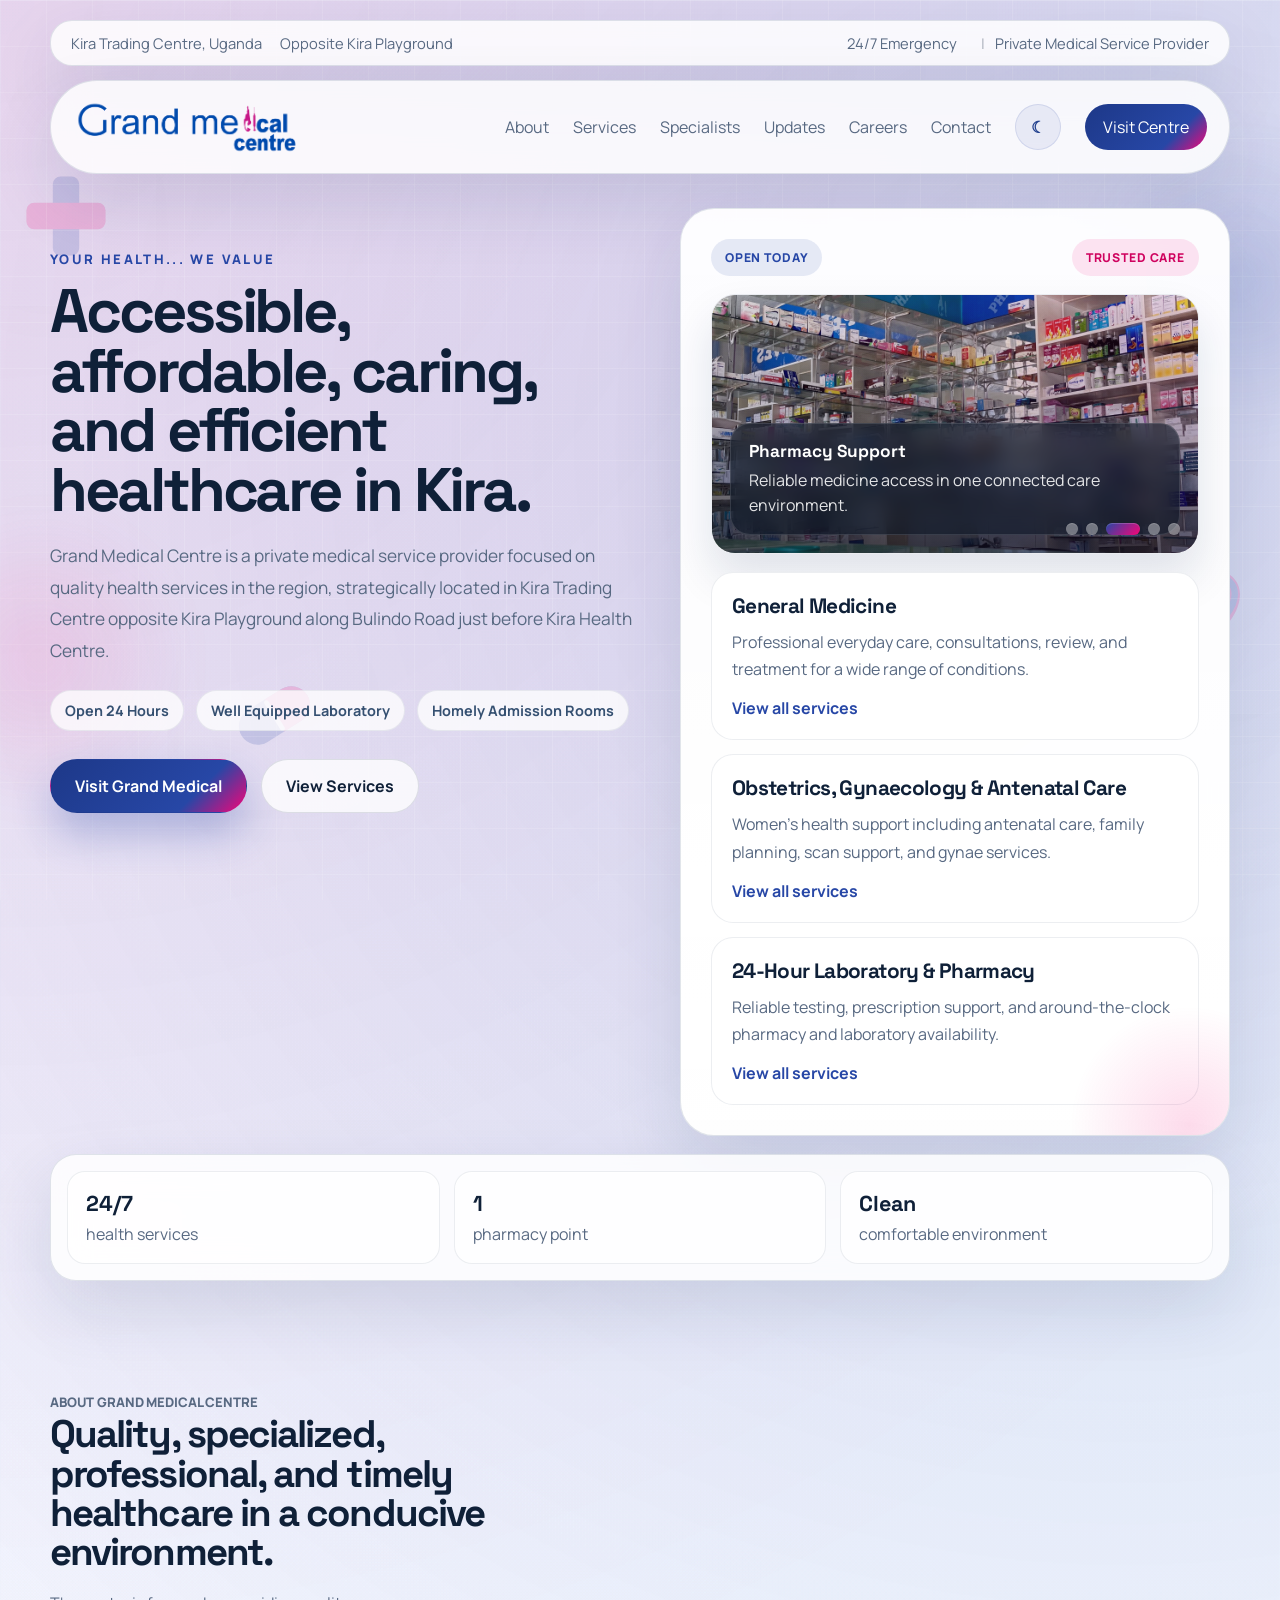
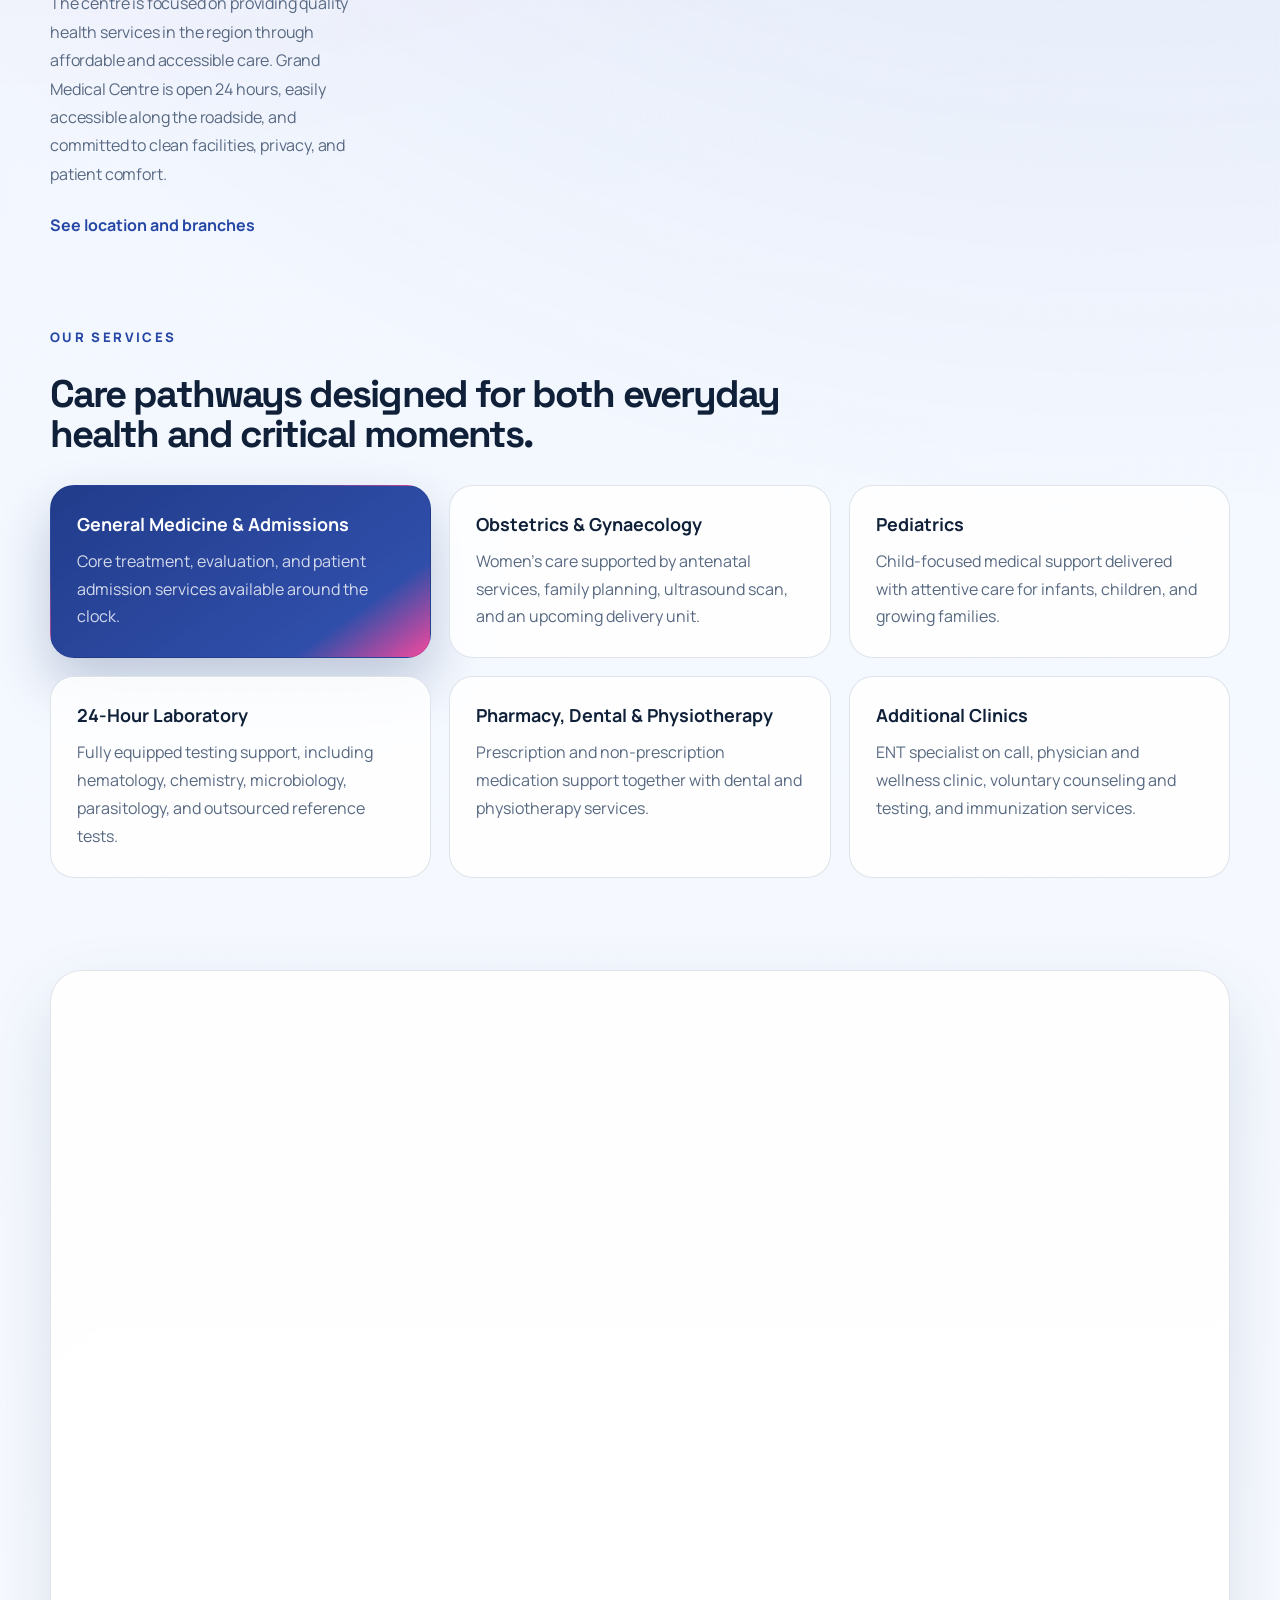
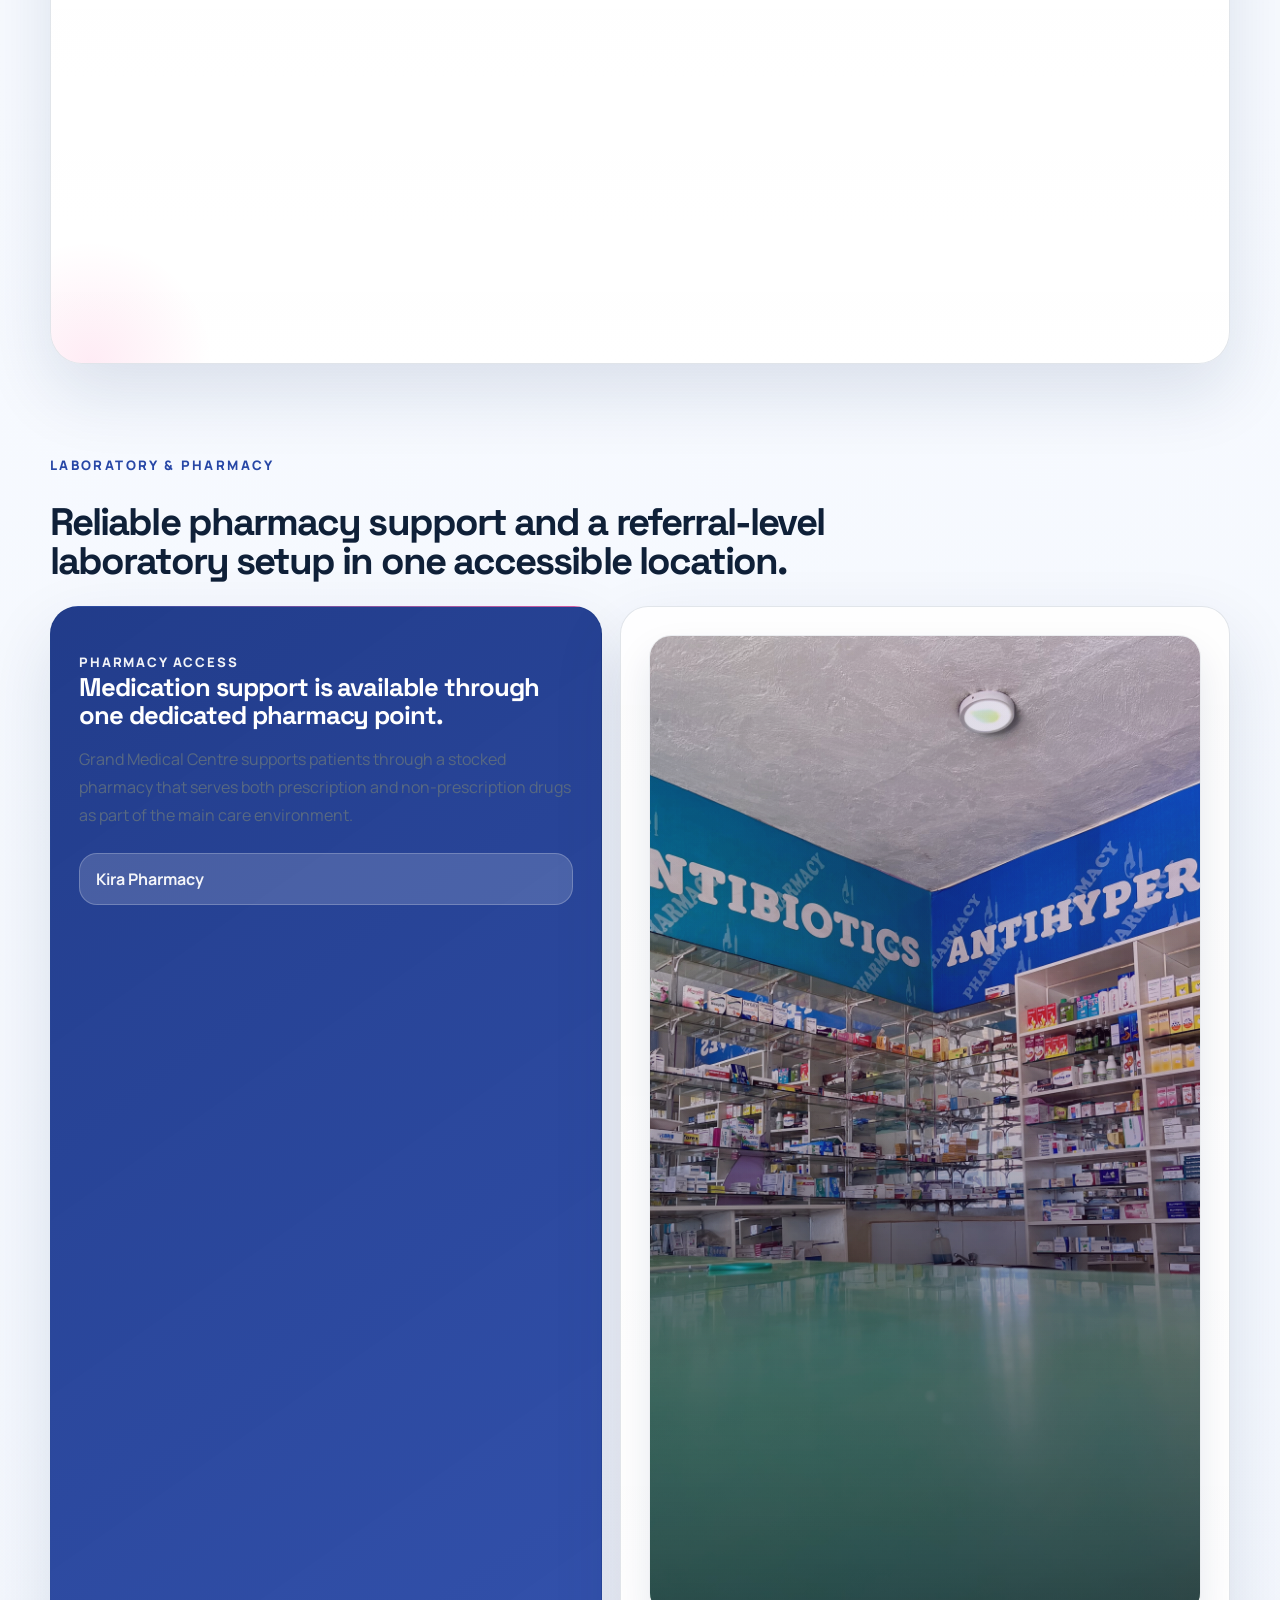
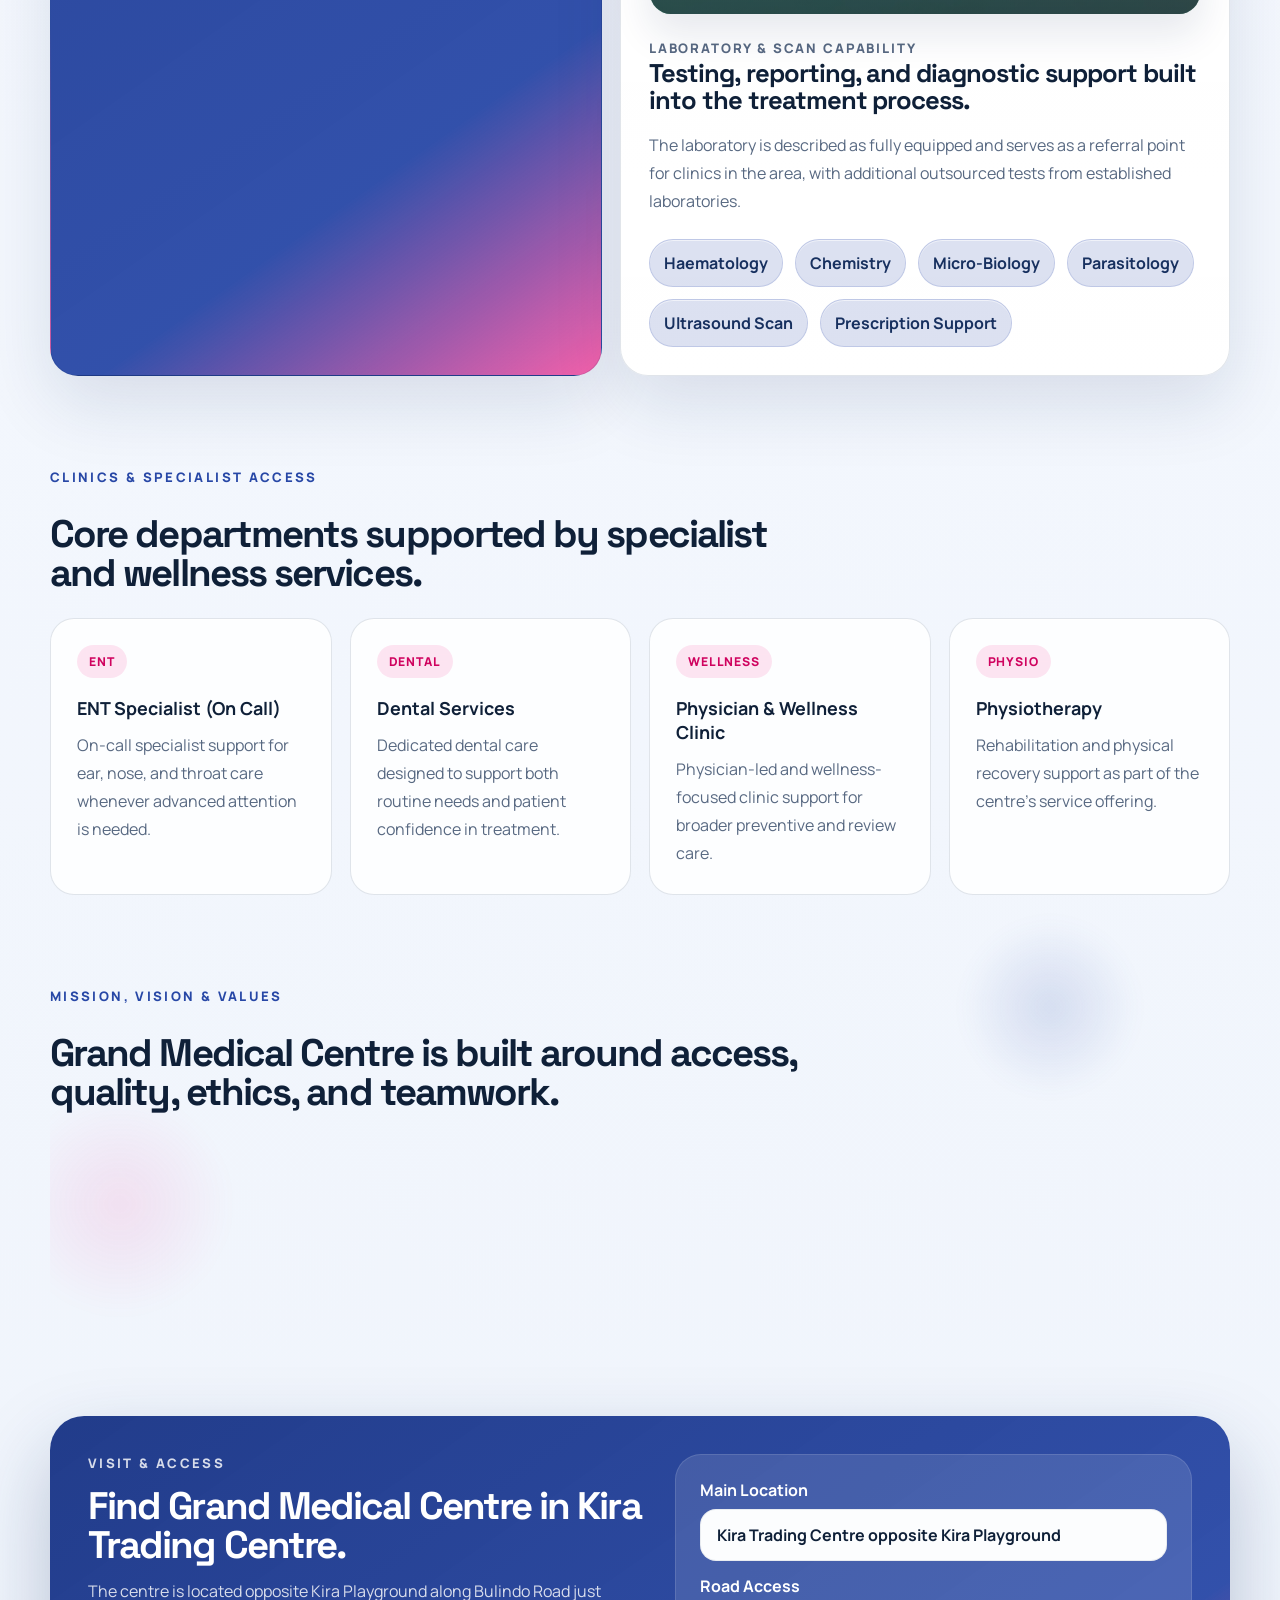
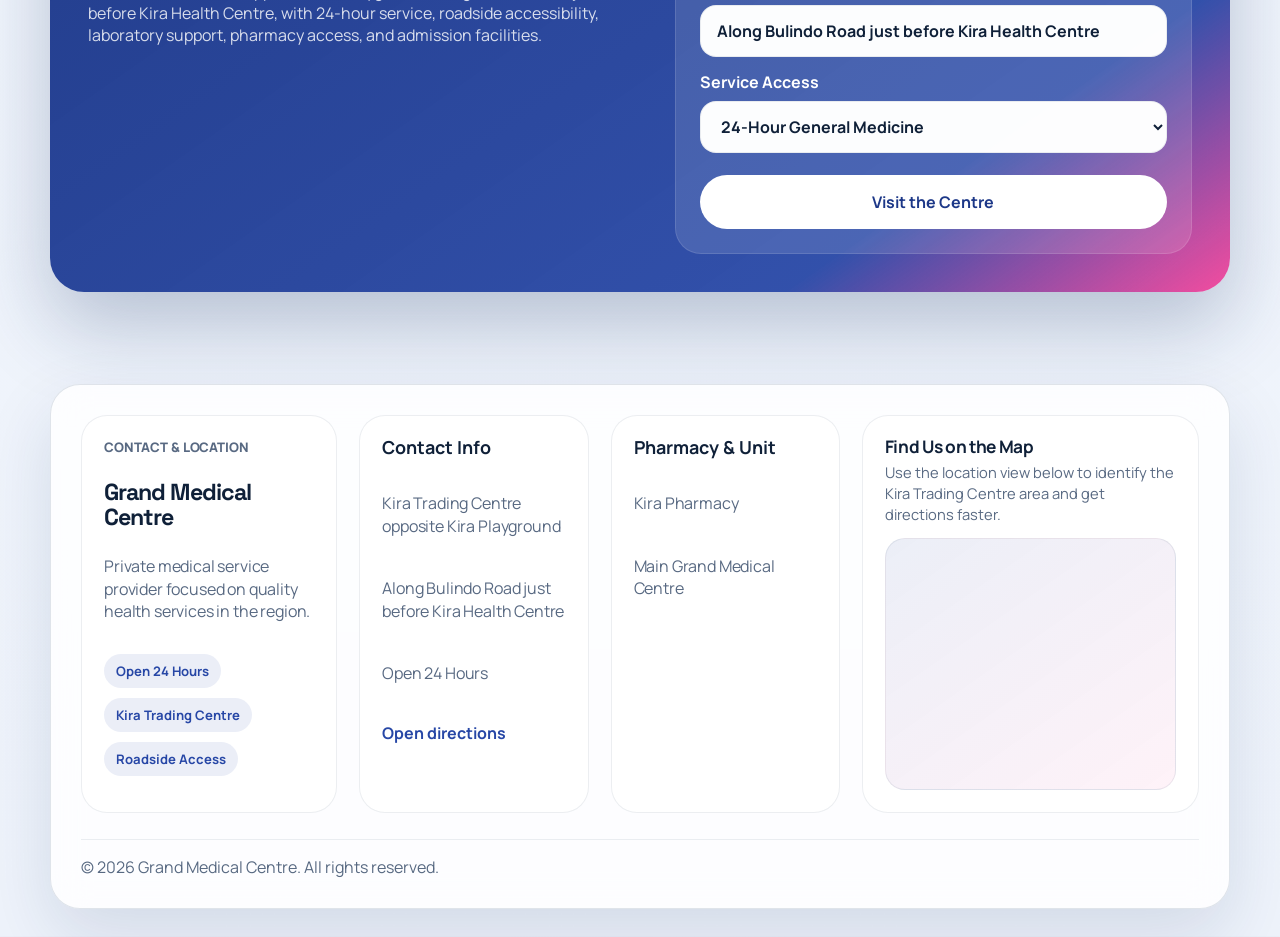
==== commit 3f724309: "Turn hero image into photo slider" ====
--- a/index.html
+++ b/index.html
@@ -93,16 +93,65 @@
               <span class="status-pill">Open Today</span>
               <span class="panel-tag">Trusted Care</span>
             </div>
-            <figure class="hero-visual">
-              <img
-                src="converted-photos/IMG_0187.jpg"
-                alt="Exterior view of Grand Medical Centre"
-              >
-              <figcaption>
-                <strong>Grand Medical Centre</strong>
-                <span>Recognizable roadside location in Kira Trading Centre.</span>
-              </figcaption>
-            </figure>
+            <section class="hero-slider" aria-label="Grand Medical Centre photo highlights" data-hero-slider>
+              <article class="hero-slide is-active">
+                <img
+                  src="converted-photos/IMG_0187.jpg"
+                  alt="Exterior view of Grand Medical Centre"
+                >
+                <div class="hero-slide-caption">
+                  <strong>Grand Medical Centre</strong>
+                  <span>Recognizable roadside location in Kira Trading Centre.</span>
+                </div>
+              </article>
+              <article class="hero-slide">
+                <img
+                  src="converted-photos/IMG_0182.jpg"
+                  alt="Laboratory staff member using a microscope at Grand Medical Centre"
+                >
+                <div class="hero-slide-caption">
+                  <strong>Laboratory Team</strong>
+                  <span>Professional testing support built into everyday patient care.</span>
+                </div>
+              </article>
+              <article class="hero-slide">
+                <img
+                  src="converted-photos/IMG_0166.jpg"
+                  alt="Pharmacy section at Grand Medical Centre"
+                >
+                <div class="hero-slide-caption">
+                  <strong>Pharmacy Support</strong>
+                  <span>Reliable medicine access in one connected care environment.</span>
+                </div>
+              </article>
+              <article class="hero-slide">
+                <img
+                  src="converted-photos/IMG_0171.jpg"
+                  alt="Reception and waiting area at Grand Medical Centre"
+                >
+                <div class="hero-slide-caption">
+                  <strong>Reception Experience</strong>
+                  <span>Welcoming patient flow with calm waiting and front desk support.</span>
+                </div>
+              </article>
+              <article class="hero-slide">
+                <img
+                  src="converted-photos/IMG_0188.jpg"
+                  alt="Clinical treatment support at Grand Medical Centre"
+                >
+                <div class="hero-slide-caption">
+                  <strong>Hands-On Care</strong>
+                  <span>Attentive treatment delivered with focus, care, and professionalism.</span>
+                </div>
+              </article>
+              <div class="hero-slider-dots" aria-label="Choose photo slide">
+                <button class="hero-slider-dot is-active" type="button" aria-label="Show slide 1"></button>
+                <button class="hero-slider-dot" type="button" aria-label="Show slide 2"></button>
+                <button class="hero-slider-dot" type="button" aria-label="Show slide 3"></button>
+                <button class="hero-slider-dot" type="button" aria-label="Show slide 4"></button>
+                <button class="hero-slider-dot" type="button" aria-label="Show slide 5"></button>
+              </div>
+            </section>
             <div class="hero-service-stack">
               <article class="service-highlight">
                 <h2>General Medicine</h2>
--- a/styles.css
+++ b/styles.css
@@ -774,7 +774,8 @@
   overflow: hidden;
 }
 
-.hero-visual,
+.hero-slider,
+.hero-slide,
 .experience-photo-card,
 .support-photo-card {
   margin: 0;
@@ -782,7 +783,7 @@
   overflow: hidden;
 }
 
-.hero-visual {
+.hero-slider {
   min-height: 260px;
   border-radius: 24px;
   border: 1px solid var(--card-glass-border);
@@ -792,7 +793,22 @@
   isolation: isolate;
 }
 
-.hero-visual img,
+.hero-slide {
+  position: absolute;
+  inset: 0;
+  opacity: 0;
+  transform: scale(1.02);
+  transition: opacity 420ms ease, transform 560ms cubic-bezier(0.22, 1, 0.36, 1);
+  pointer-events: none;
+}
+
+.hero-slide.is-active {
+  opacity: 1;
+  transform: scale(1);
+  pointer-events: auto;
+}
+
+.hero-slide img,
 .experience-photo-card img,
 .support-photo-card img {
   display: block;
@@ -802,7 +818,7 @@
   transition: transform 460ms cubic-bezier(0.22, 1, 0.36, 1), filter 260ms ease;
 }
 
-.hero-visual::after,
+.hero-slide::after,
 .experience-photo-card::after,
 .support-photo-card::after {
   content: "";
@@ -814,7 +830,7 @@
   pointer-events: none;
 }
 
-.hero-visual figcaption {
+.hero-slide-caption {
   position: absolute;
   left: 18px;
   right: 18px;
@@ -830,18 +846,56 @@
   color: #fff;
 }
 
-.hero-visual figcaption strong {
+.hero-slide-caption strong {
   font-family: "Space Grotesk", sans-serif;
   font-size: 1.08rem;
 }
 
-.hero-visual figcaption span,
+.hero-slide-caption span,
 .experience-photo-card figcaption {
   color: rgba(255, 255, 255, 0.88);
   line-height: 1.55;
 }
 
-.hero-panel:hover .hero-visual img,
+.hero-slider-dots {
+  position: absolute;
+  left: 18px;
+  right: 18px;
+  bottom: 18px;
+  z-index: 3;
+  display: flex;
+  justify-content: flex-end;
+  gap: 8px;
+}
+
+.hero-slider-dot {
+  width: 12px;
+  height: 12px;
+  border: 0;
+  border-radius: 999px;
+  background: rgba(255, 255, 255, 0.38);
+  box-shadow: inset 0 1px 0 rgba(255, 255, 255, 0.18);
+  cursor: pointer;
+  transition: transform 180ms ease, background 180ms ease, width 180ms ease;
+}
+
+.hero-slider-dot.is-active {
+  width: 34px;
+  background: linear-gradient(135deg, var(--blue) 0%, var(--pink) 100%);
+}
+
+.hero-slider-dot:hover,
+.hero-slider-dot:focus-visible {
+  transform: translateY(-1px) scale(1.02);
+  background: rgba(255, 255, 255, 0.7);
+}
+
+.hero-slider-dot.is-active:hover,
+.hero-slider-dot.is-active:focus-visible {
+  background: linear-gradient(135deg, var(--blue) 0%, var(--pink) 100%);
+}
+
+.hero-panel:hover .hero-slide.is-active img,
 .experience-photo-card:hover img,
 .support-photo-card:hover img {
   transform: scale(1.05);
@@ -1878,7 +1932,7 @@
     grid-template-columns: 1fr;
   }
 
-  .hero-visual {
+  .hero-slider {
     min-height: 230px;
   }
 }
@@ -2169,8 +2223,14 @@
     border-radius: 20px;
   }
 
-  .hero-visual figcaption,
+  .hero-slide-caption,
   .experience-photo-card figcaption {
+    left: 12px;
+    right: 12px;
+    bottom: 12px;
+  }
+
+  .hero-slider-dots {
     left: 12px;
     right: 12px;
     bottom: 12px;
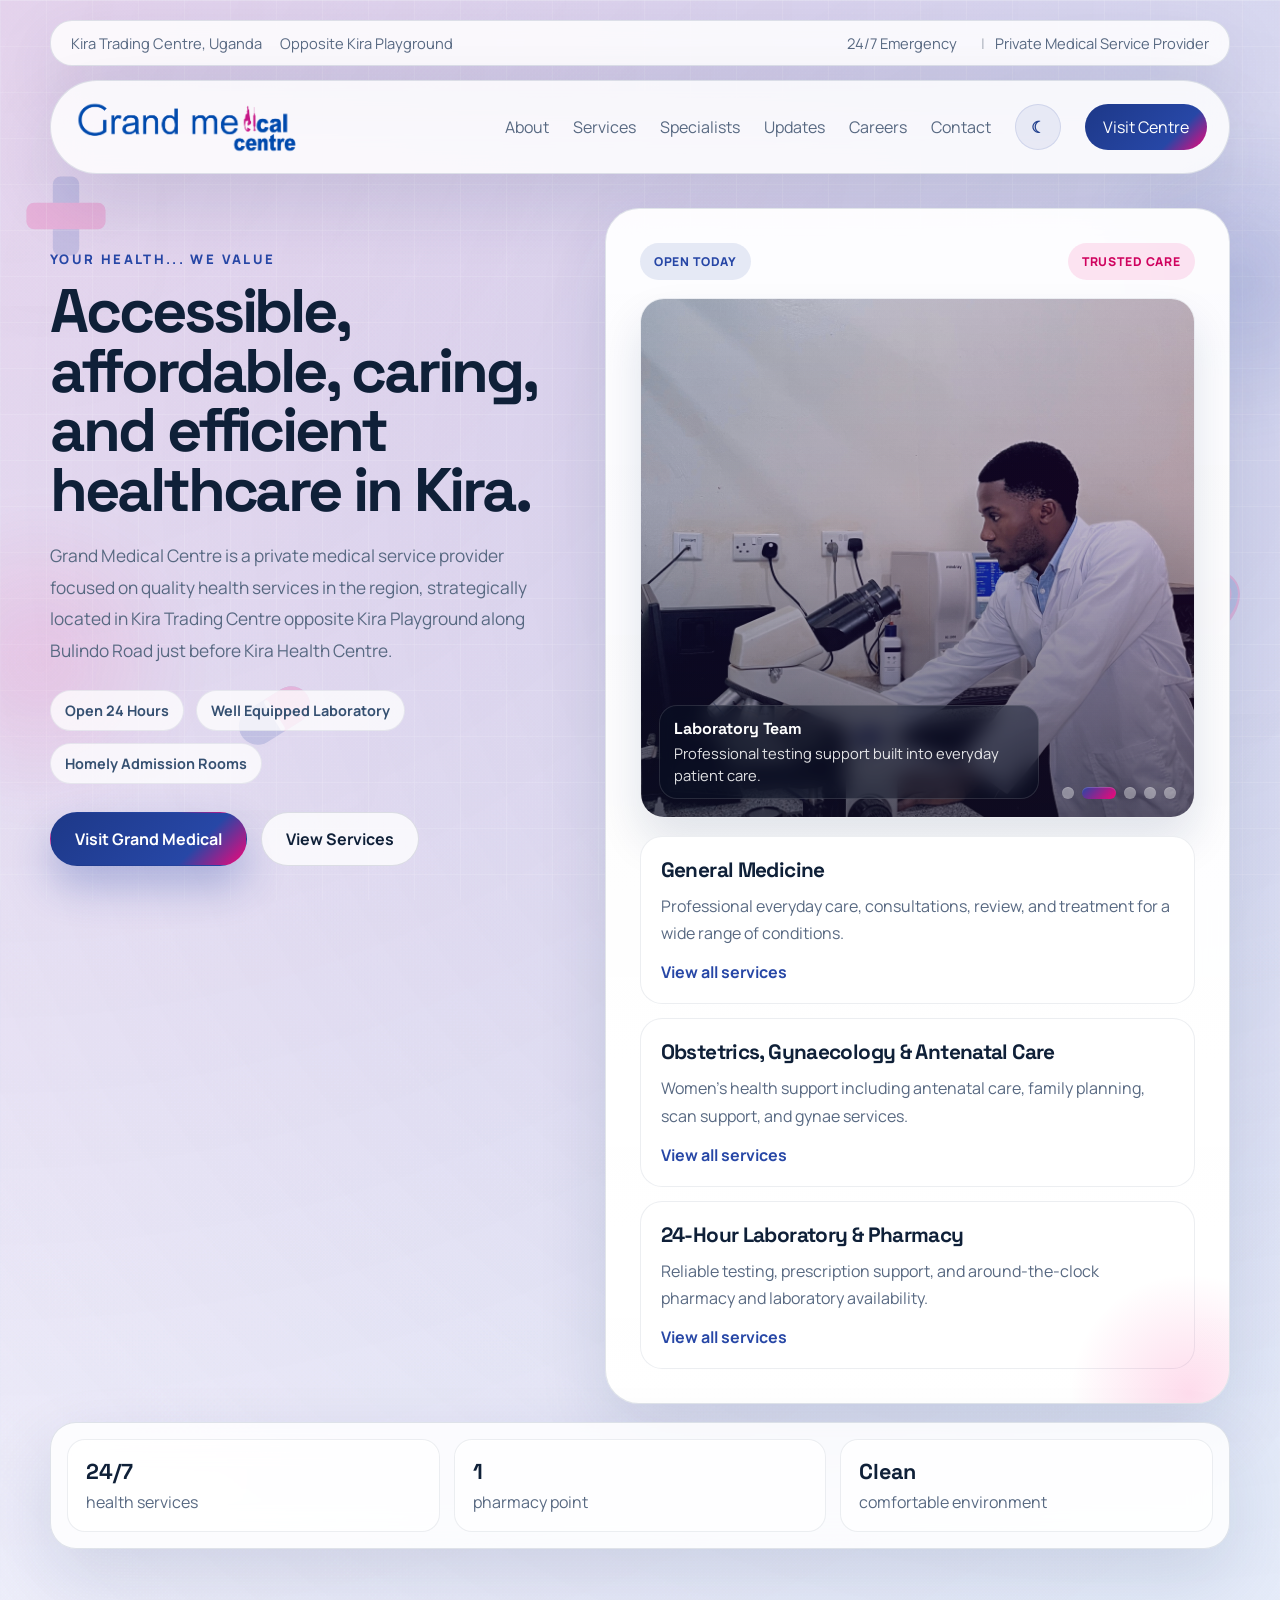
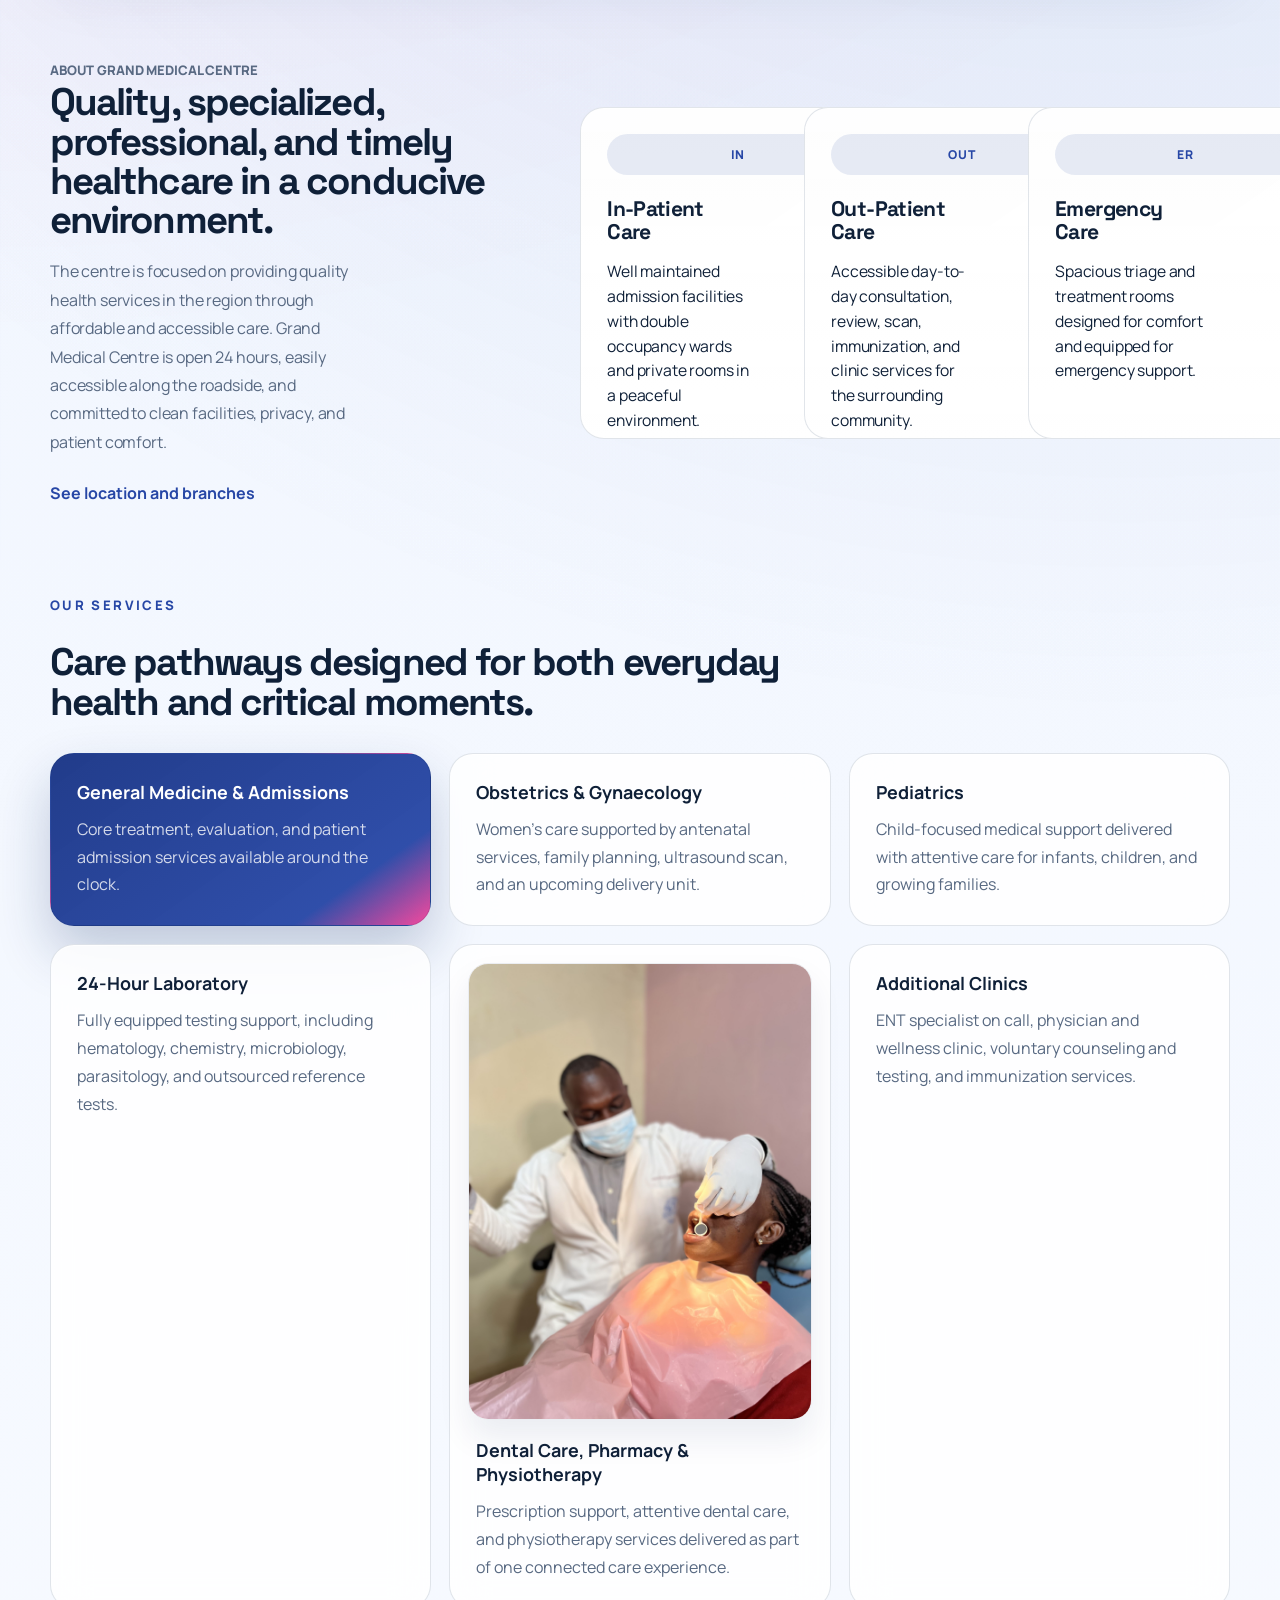
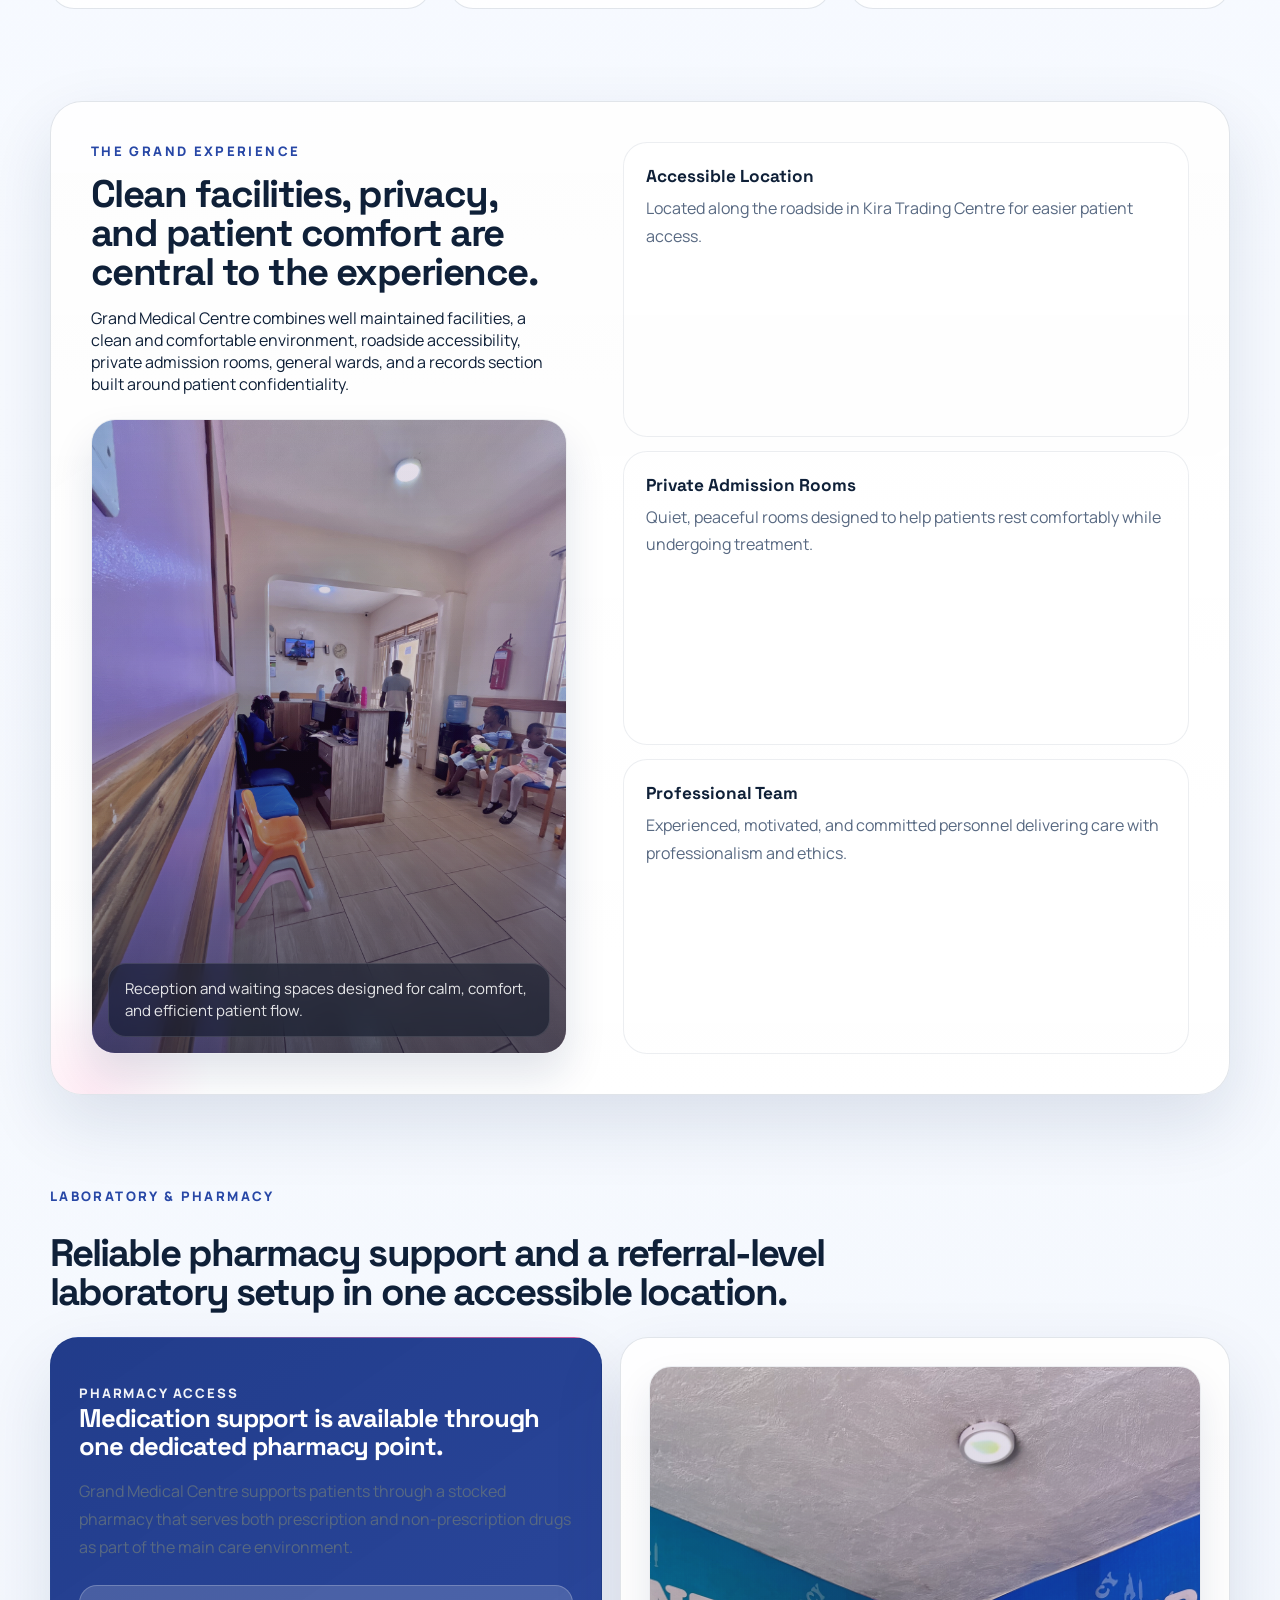
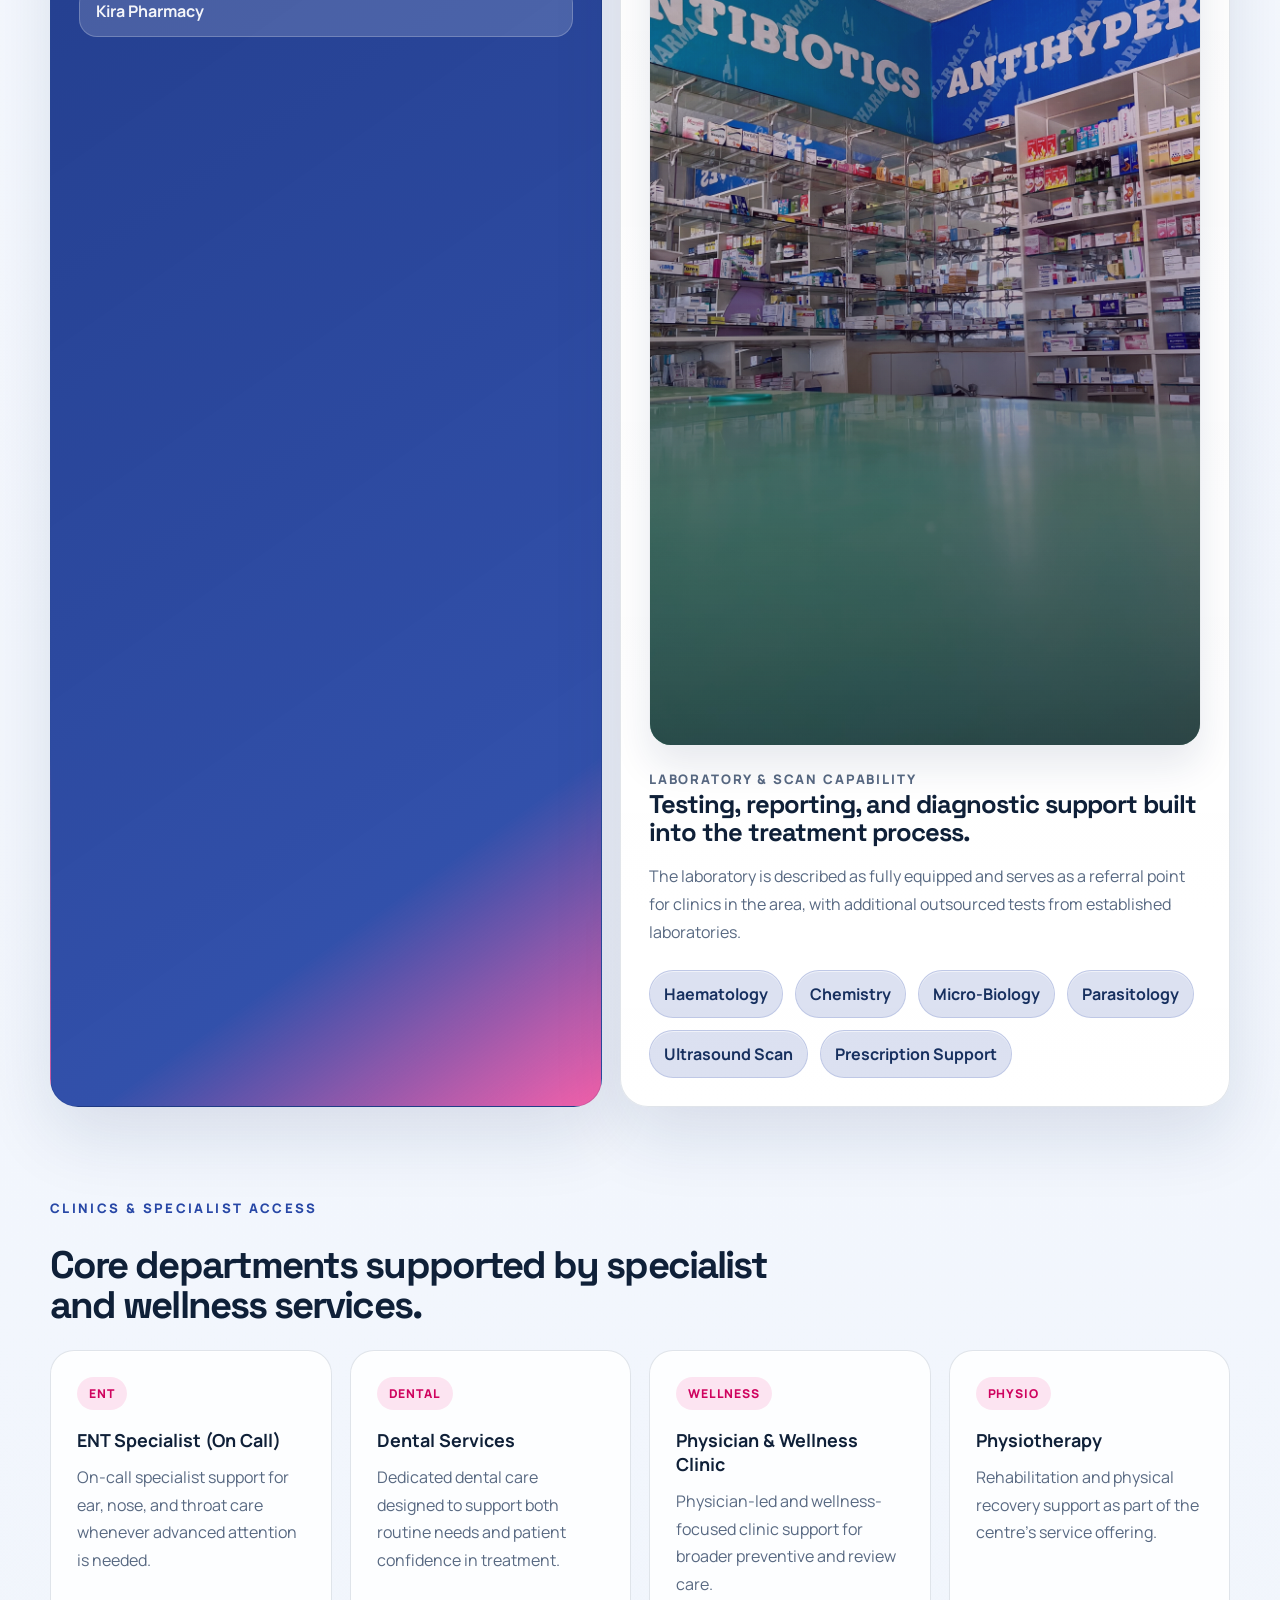
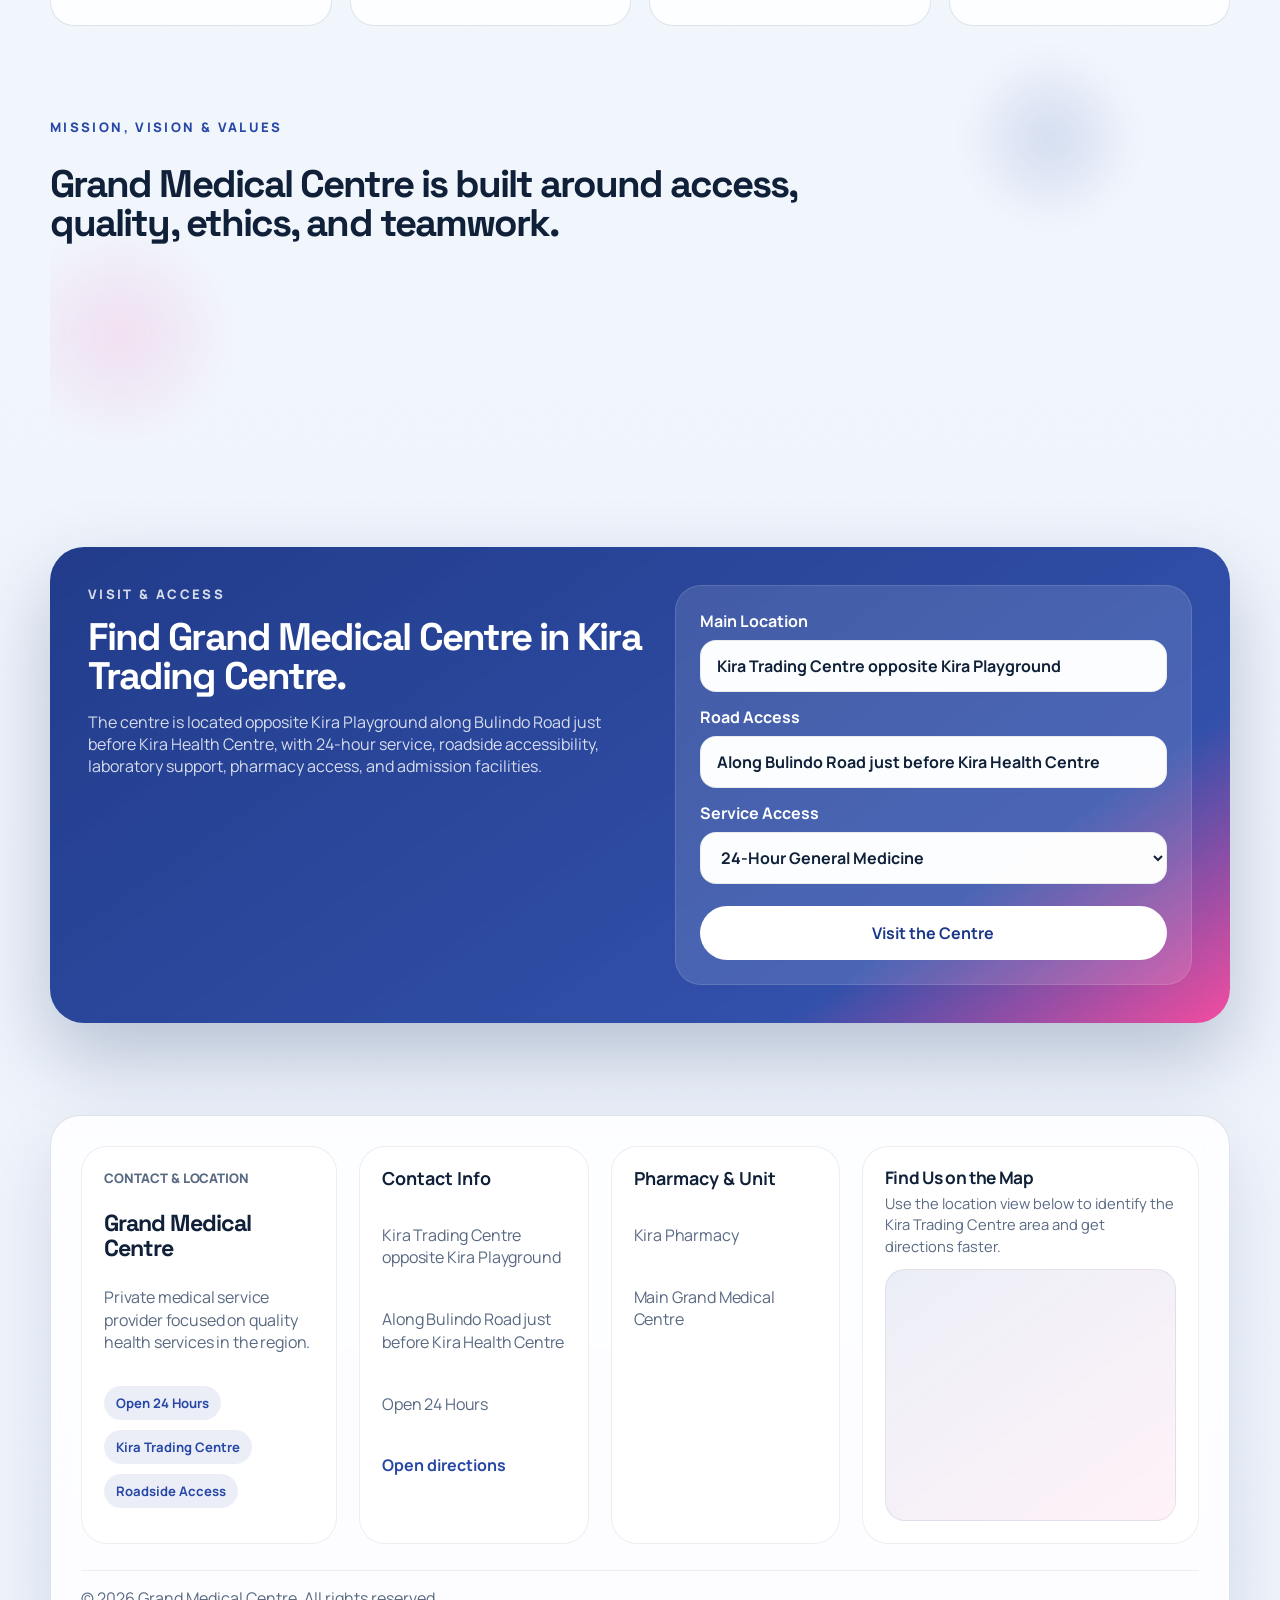
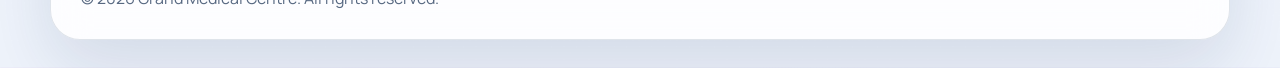
==== commit a4a48a53: "Refine hero captions and add dental service image" ====
--- a/index.html
+++ b/index.html
@@ -244,8 +244,15 @@
             <p>Fully equipped testing support, including hematology, chemistry, microbiology, parasitology, and outsourced reference tests.</p>
           </article>
           <article class="service-card">
-            <h3>Pharmacy, Dental & Physiotherapy</h3>
-            <p>Prescription and non-prescription medication support together with dental and physiotherapy services.</p>
+            <figure class="service-card-media">
+              <img
+                src="converted-photos/IMG_0188.jpg"
+                alt="Dental care being delivered at Grand Medical Centre"
+                loading="lazy"
+              >
+            </figure>
+            <h3>Dental Care, Pharmacy & Physiotherapy</h3>
+            <p>Prescription support, attentive dental care, and physiotherapy services delivered as part of one connected care experience.</p>
           </article>
           <article class="service-card">
             <h3>Additional Clinics</h3>
--- a/styles.css
+++ b/styles.css
@@ -662,7 +662,7 @@
 
 .hero-main {
   display: grid;
-  grid-template-columns: 1.05fr 0.95fr;
+  grid-template-columns: 0.92fr 1.08fr;
   gap: 22px;
   align-items: stretch;
 }
@@ -765,7 +765,7 @@
 .hero-panel {
   display: grid;
   gap: 18px;
-  padding: 30px;
+  padding: 34px;
   border-radius: var(--radius-xl);
   background:
     linear-gradient(180deg, var(--card-white), var(--card-white-strong)),
@@ -784,7 +784,7 @@
 }
 
 .hero-slider {
-  min-height: 260px;
+  min-height: 520px;
   border-radius: 24px;
   border: 1px solid var(--card-glass-border);
   box-shadow:
@@ -833,14 +833,15 @@
 .hero-slide-caption {
   position: absolute;
   left: 18px;
-  right: 18px;
+  right: auto;
   bottom: 18px;
   z-index: 1;
   display: grid;
-  gap: 6px;
-  padding: 16px 18px;
-  border-radius: 20px;
-  background: rgba(8, 18, 35, 0.56);
+  gap: 4px;
+  max-width: min(380px, calc(100% - 124px));
+  padding: 12px 14px;
+  border-radius: 18px;
+  background: rgba(8, 18, 35, 0.44);
   border: 1px solid rgba(255, 255, 255, 0.12);
   backdrop-filter: blur(10px);
   color: #fff;
@@ -848,13 +849,14 @@
 
 .hero-slide-caption strong {
   font-family: "Space Grotesk", sans-serif;
-  font-size: 1.08rem;
+  font-size: 1rem;
 }
 
 .hero-slide-caption span,
 .experience-photo-card figcaption {
   color: rgba(255, 255, 255, 0.88);
-  line-height: 1.55;
+  font-size: 0.92rem;
+  line-height: 1.45;
 }
 
 .hero-slider-dots {
@@ -1170,6 +1172,25 @@
   transition: transform 180ms ease, box-shadow 180ms ease, border-color 180ms ease;
 }
 
+.service-card-media {
+  margin: -8px -8px 18px;
+  min-height: 220px;
+  border-radius: 20px;
+  overflow: hidden;
+  border: 1px solid var(--card-glass-border);
+  box-shadow:
+    inset 0 1px 0 rgba(255, 255, 255, 0.62),
+    0 18px 32px rgba(15, 41, 87, 0.08);
+}
+
+.service-card-media img {
+  display: block;
+  width: 100%;
+  height: 100%;
+  object-fit: cover;
+  transition: transform 320ms cubic-bezier(0.22, 1, 0.36, 1);
+}
+
 .service-card:hover,
 .doctor-card:hover,
 .update-card:hover,
@@ -1180,6 +1201,10 @@
   transform: translateY(-10px);
   box-shadow: 0 24px 50px rgba(15, 41, 87, 0.14);
   border-color: rgba(39, 71, 166, 0.2);
+}
+
+.service-card:hover .service-card-media img {
+  transform: scale(1.05);
 }
 
 .intro-card:hover {
@@ -1933,7 +1958,7 @@
   }
 
   .hero-slider {
-    min-height: 230px;
+    min-height: 420px;
   }
 }
 
@@ -2175,6 +2200,10 @@
     min-height: 220px;
   }
 
+  .hero-slider {
+    min-height: 360px;
+  }
+
   .experience-panel,
   .site-footer {
     gap: 16px;
@@ -2226,14 +2255,22 @@
   .hero-slide-caption,
   .experience-photo-card figcaption {
     left: 12px;
-    right: 12px;
     bottom: 12px;
+  }
+
+  .hero-slide-caption {
+    max-width: calc(100% - 86px);
+    padding: 11px 12px;
   }
 
   .hero-slider-dots {
     left: 12px;
     right: 12px;
     bottom: 12px;
+  }
+
+  .service-card-media {
+    min-height: 190px;
   }
 
   .intro-card {
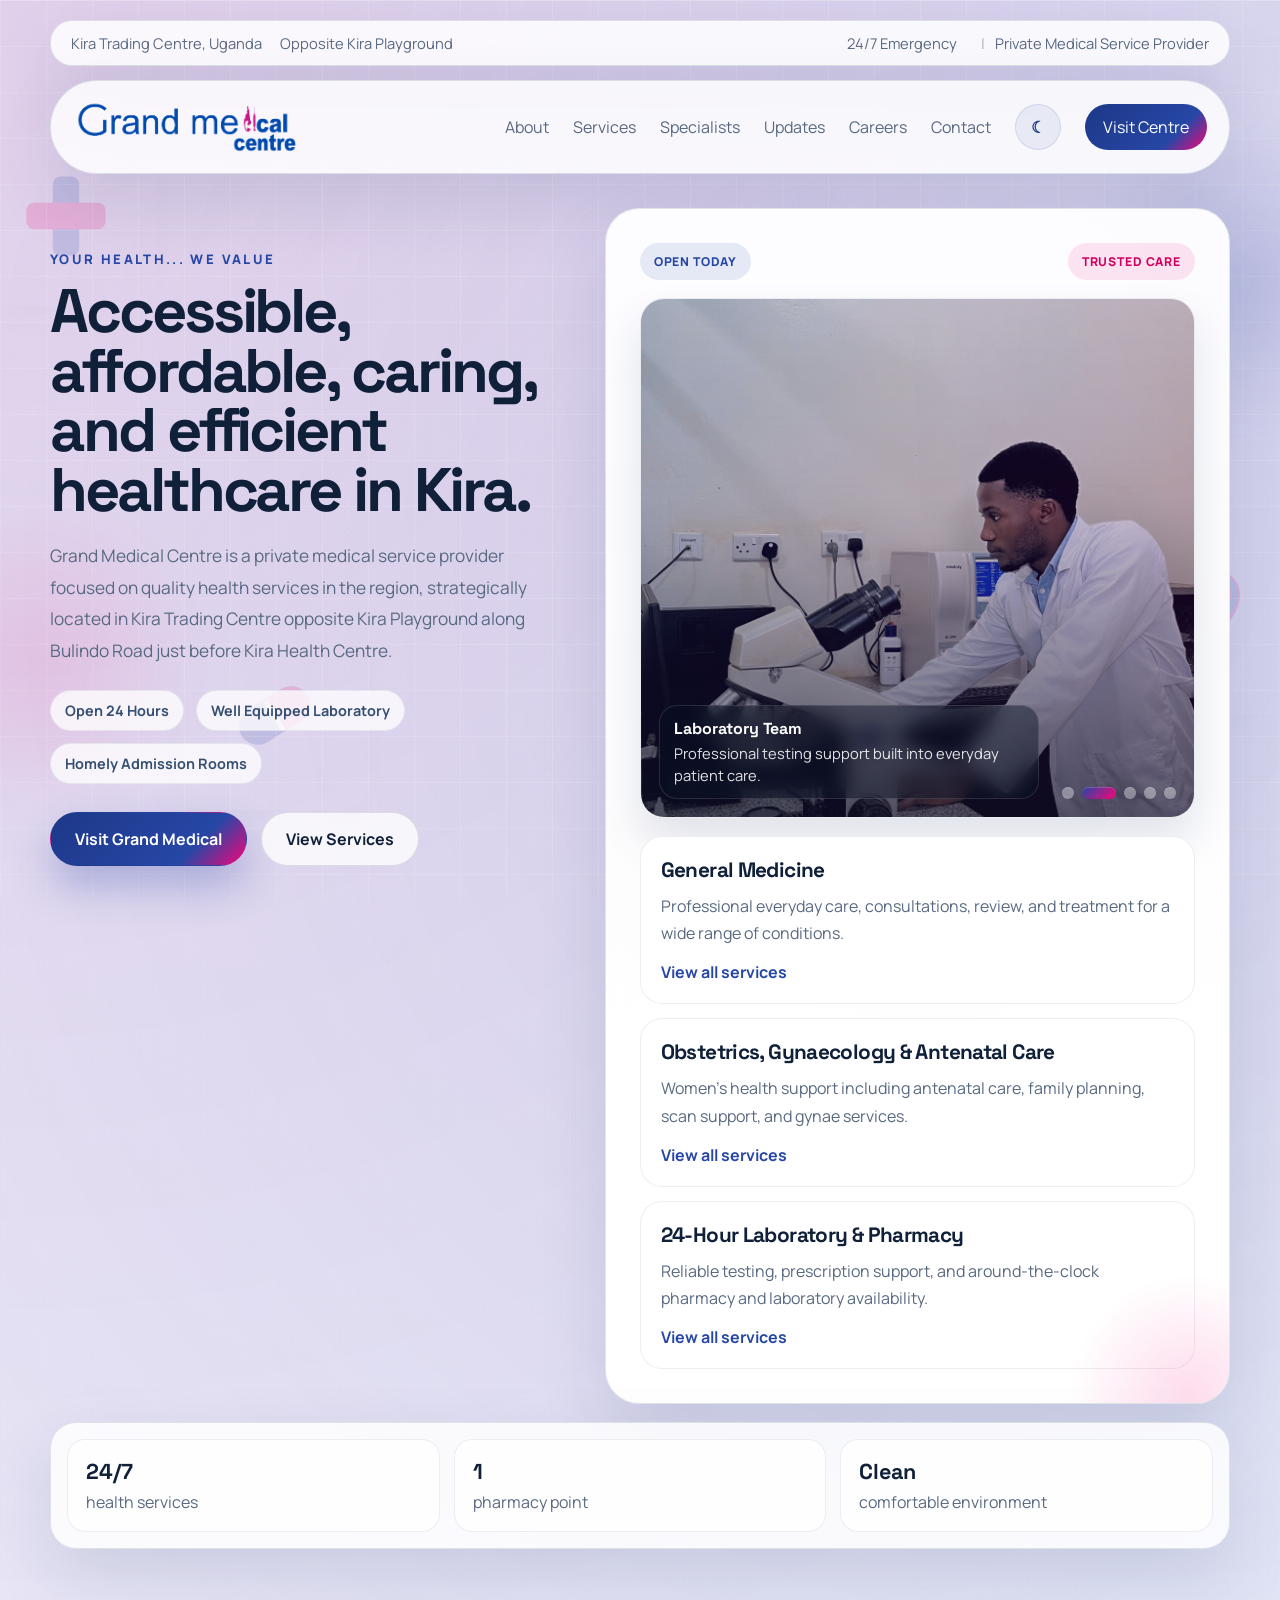
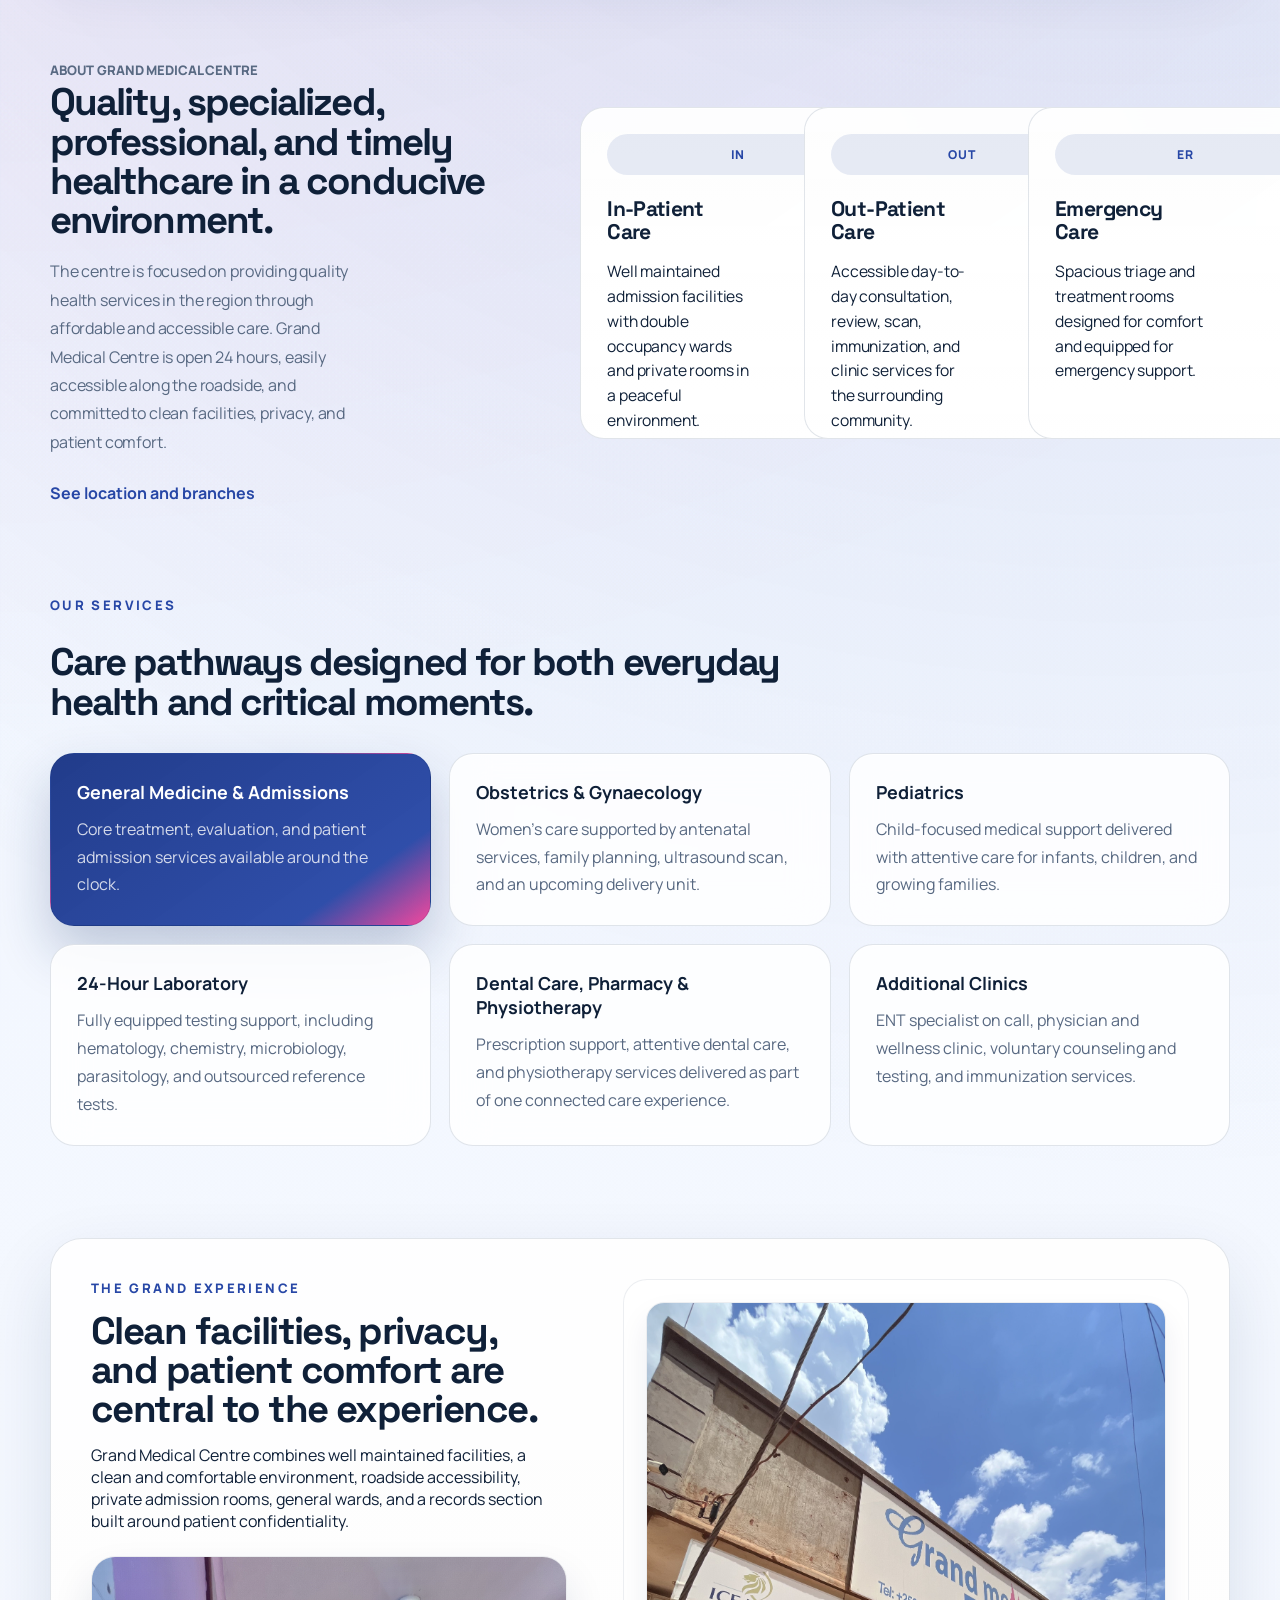
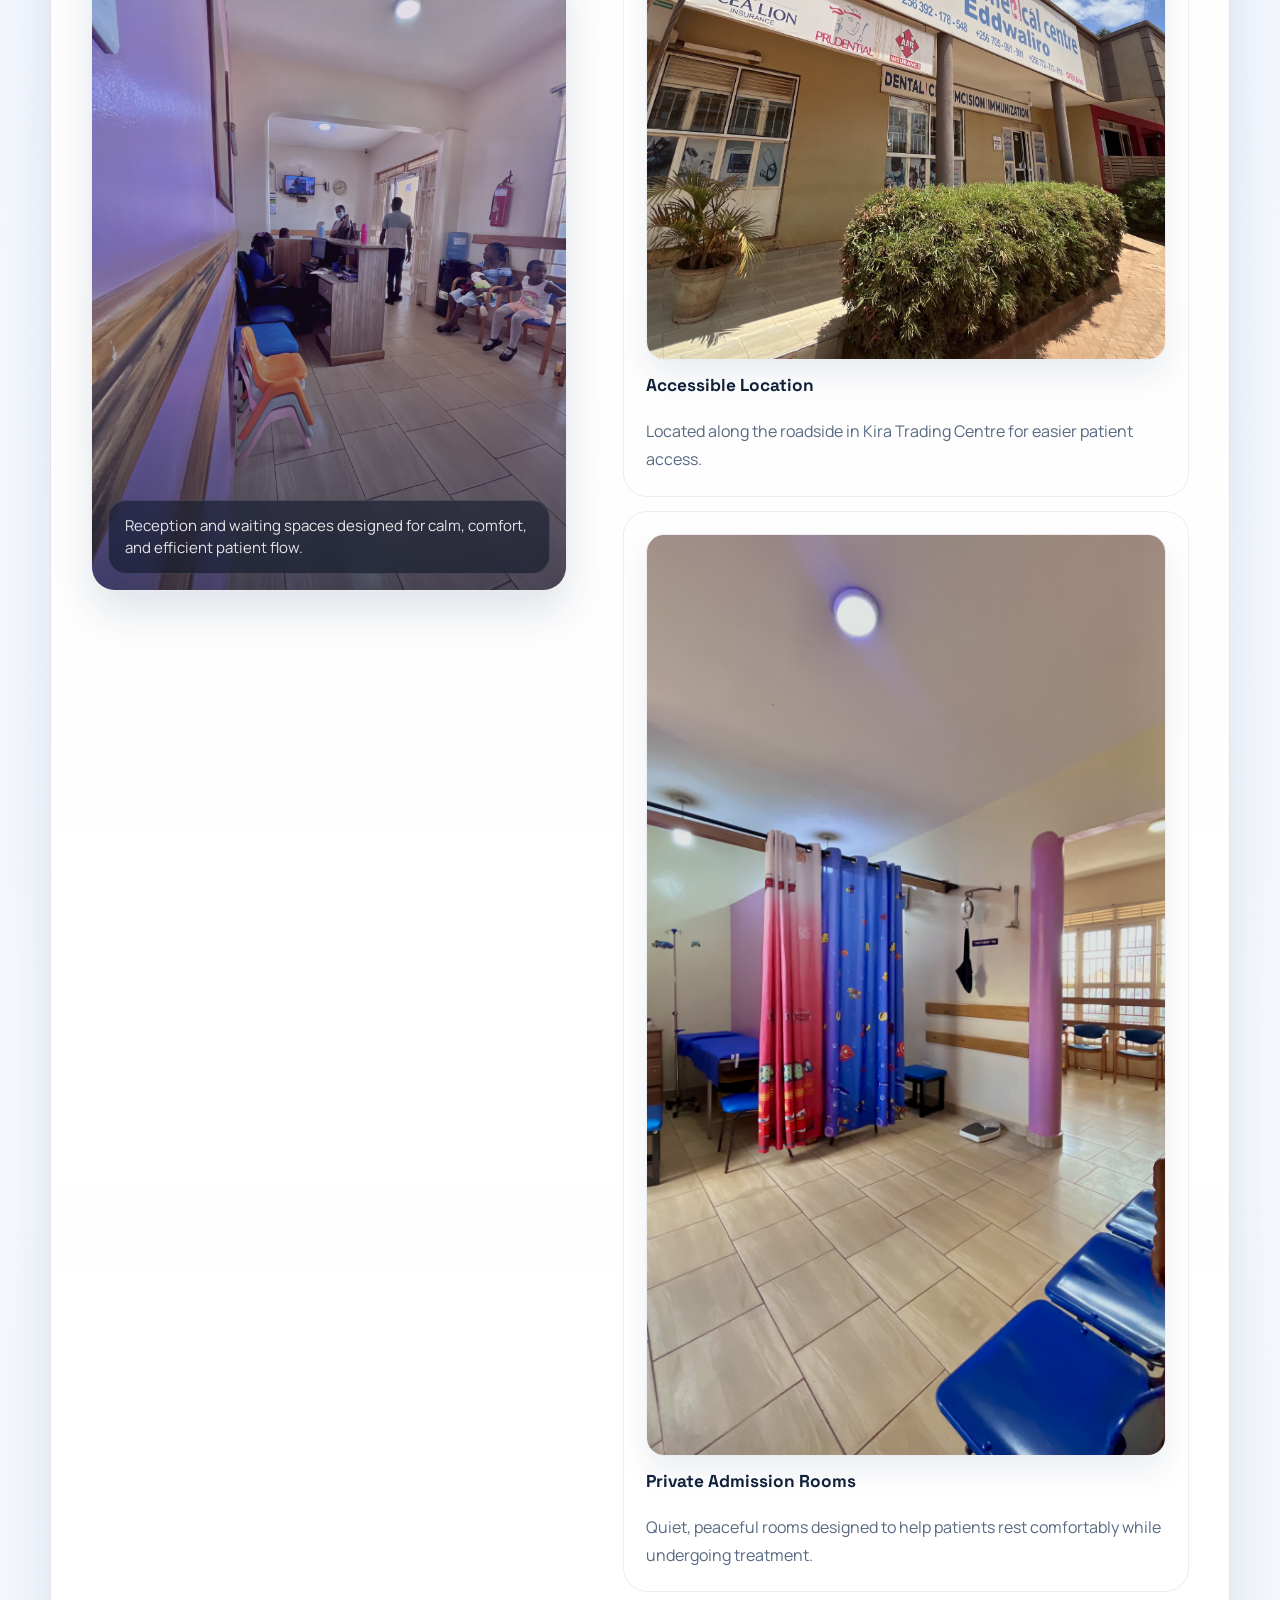
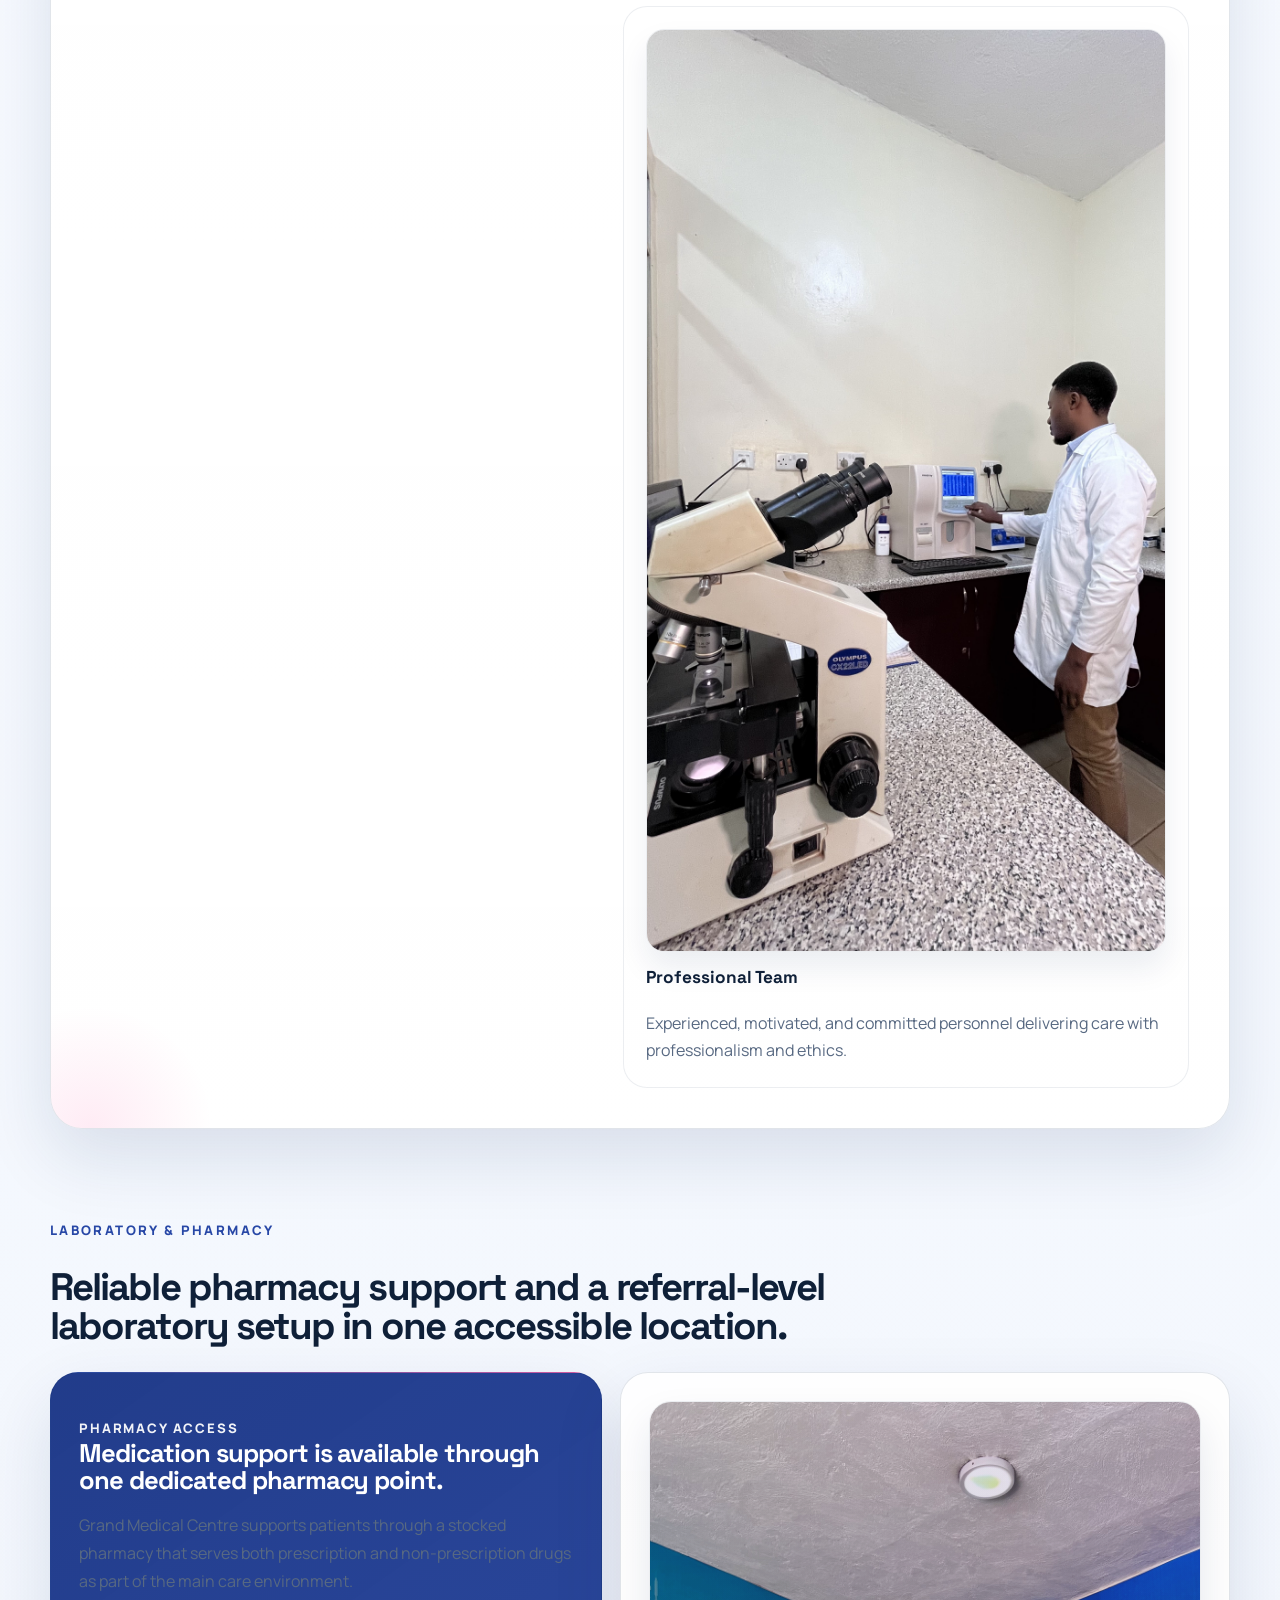
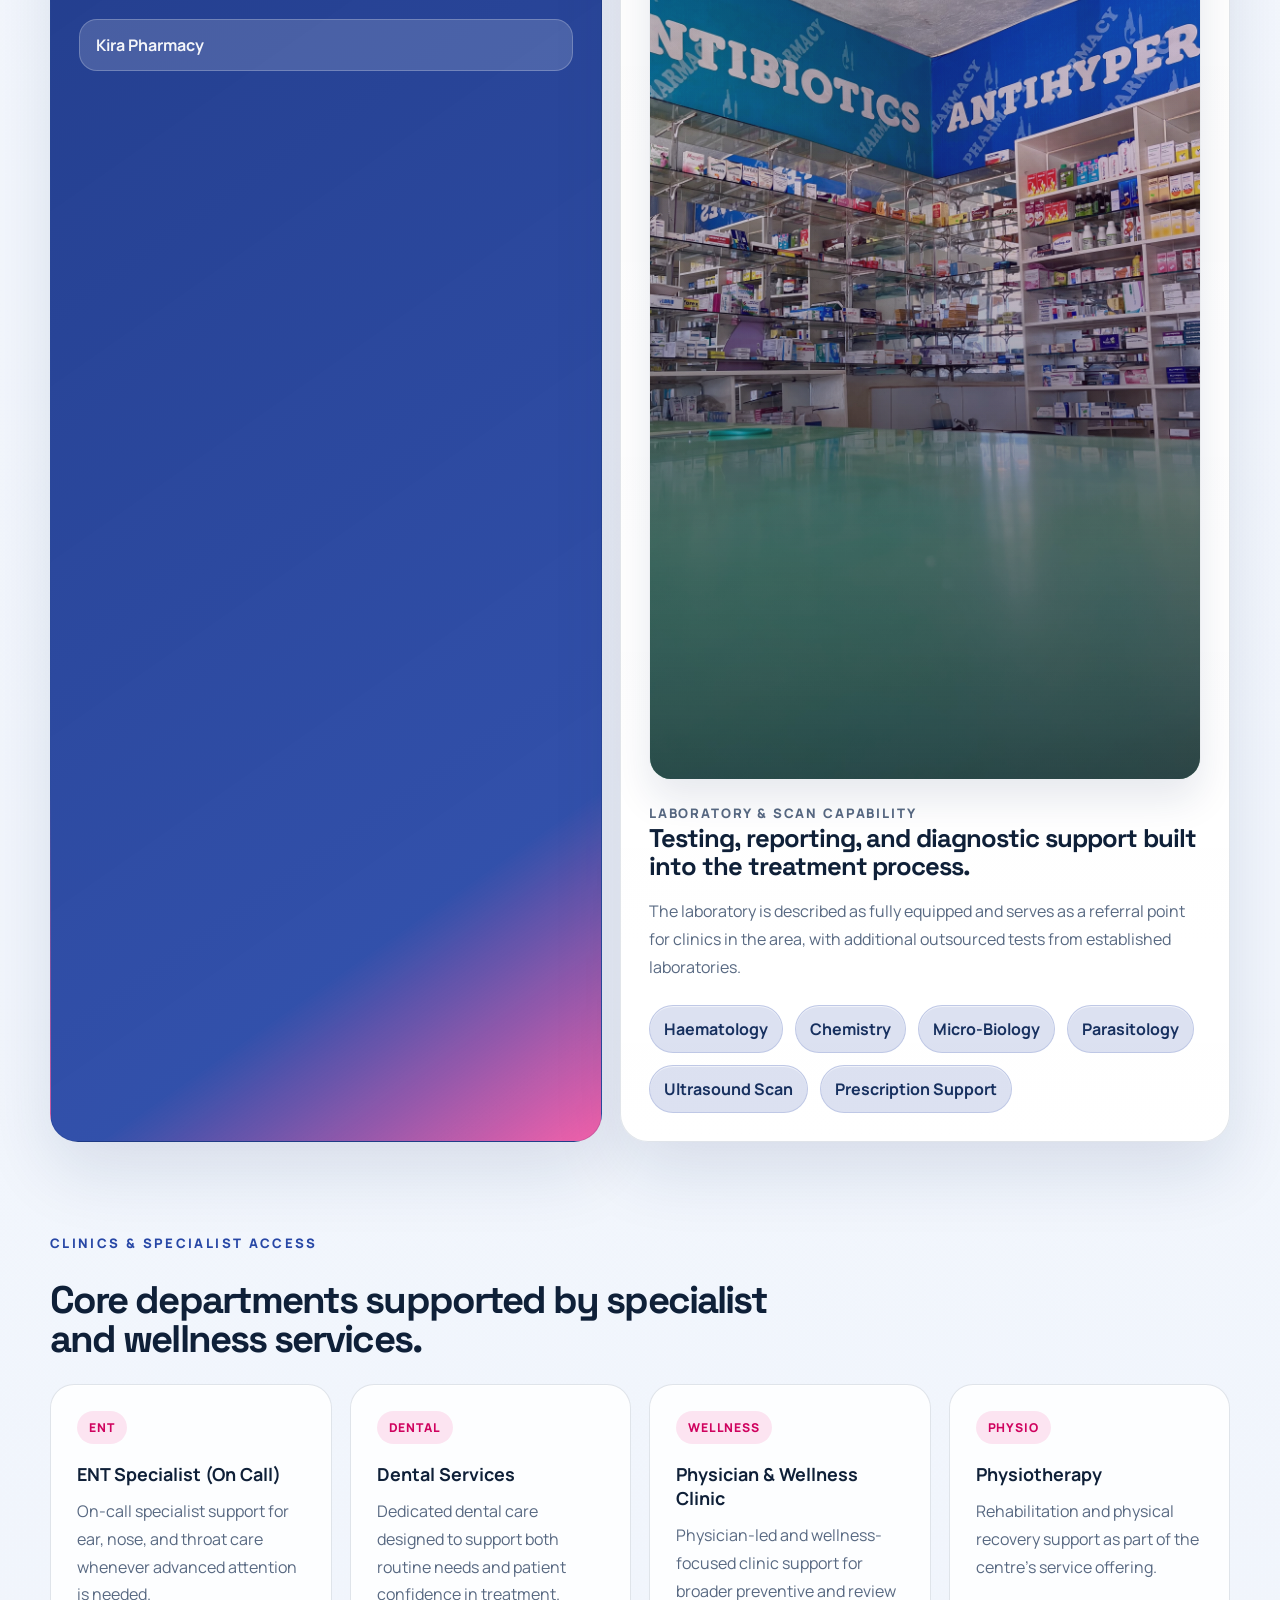
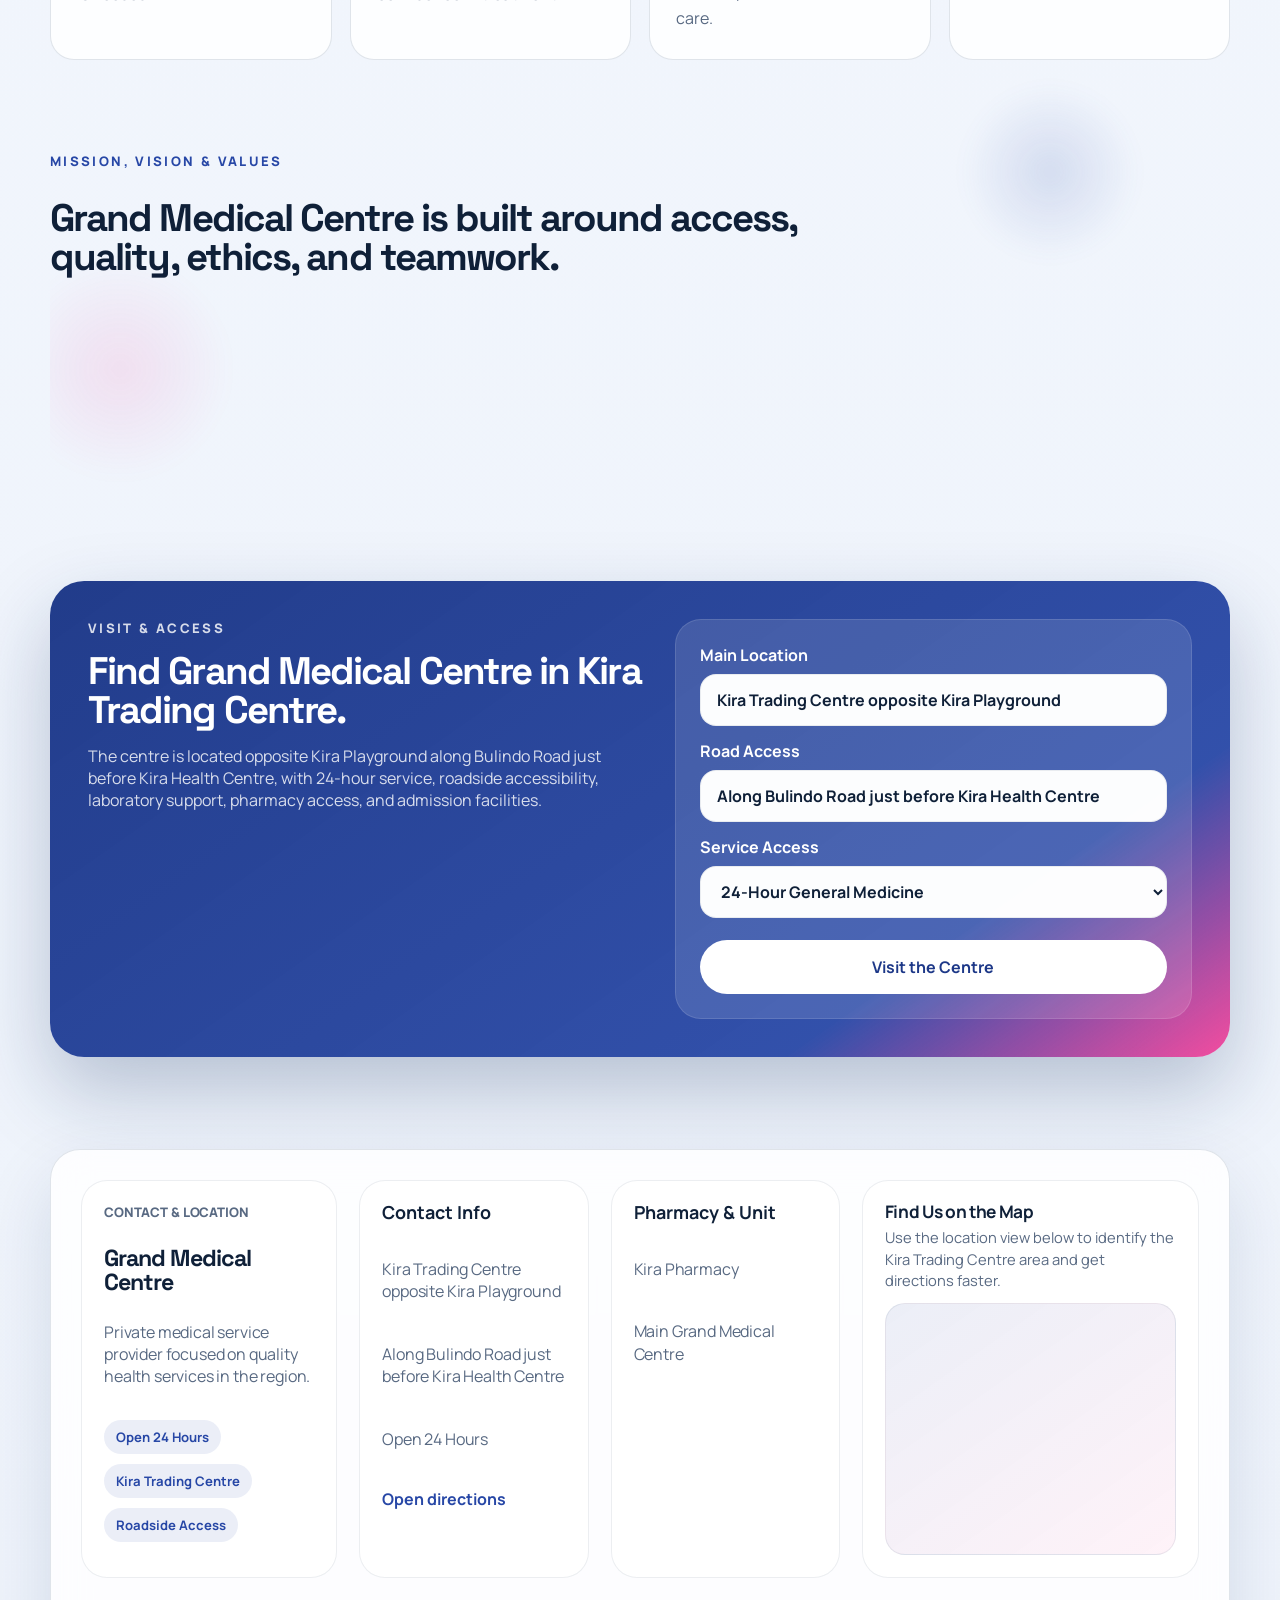
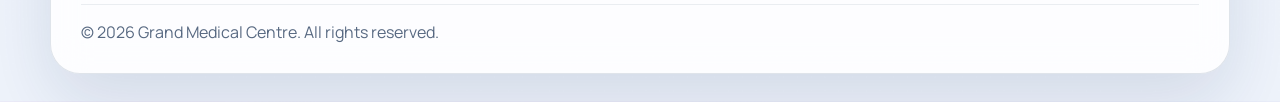
==== commit 8555fdb7: "Add matching visuals to experience cards" ====
--- a/index.html
+++ b/index.html
@@ -244,13 +244,6 @@
             <p>Fully equipped testing support, including hematology, chemistry, microbiology, parasitology, and outsourced reference tests.</p>
           </article>
           <article class="service-card">
-            <figure class="service-card-media">
-              <img
-                src="converted-photos/IMG_0188.jpg"
-                alt="Dental care being delivered at Grand Medical Centre"
-                loading="lazy"
-              >
-            </figure>
             <h3>Dental Care, Pharmacy & Physiotherapy</h3>
             <p>Prescription support, attentive dental care, and physiotherapy services delivered as part of one connected care experience.</p>
           </article>
@@ -282,14 +275,35 @@
           </div>
           <div class="experience-metrics">
             <div>
+              <figure class="metric-media">
+                <img
+                  src="converted-photos/IMG_0187.jpg"
+                  alt="Exterior location of Grand Medical Centre"
+                  loading="lazy"
+                >
+              </figure>
               <strong>Accessible Location</strong>
               <span>Located along the roadside in Kira Trading Centre for easier patient access.</span>
             </div>
             <div>
+              <figure class="metric-media">
+                <img
+                  src="converted-photos/IMG_0190.jpg"
+                  alt="Private treatment and admission room area at Grand Medical Centre"
+                  loading="lazy"
+                >
+              </figure>
               <strong>Private Admission Rooms</strong>
               <span>Quiet, peaceful rooms designed to help patients rest comfortably while undergoing treatment.</span>
             </div>
             <div>
+              <figure class="metric-media">
+                <img
+                  src="converted-photos/IMG_0185.jpg"
+                  alt="Professional laboratory staff member at Grand Medical Centre"
+                  loading="lazy"
+                >
+              </figure>
               <strong>Professional Team</strong>
               <span>Experienced, motivated, and committed personnel delivering care with professionalism and ethics.</span>
             </div>
--- a/styles.css
+++ b/styles.css
@@ -1172,25 +1172,6 @@
   transition: transform 180ms ease, box-shadow 180ms ease, border-color 180ms ease;
 }
 
-.service-card-media {
-  margin: -8px -8px 18px;
-  min-height: 220px;
-  border-radius: 20px;
-  overflow: hidden;
-  border: 1px solid var(--card-glass-border);
-  box-shadow:
-    inset 0 1px 0 rgba(255, 255, 255, 0.62),
-    0 18px 32px rgba(15, 41, 87, 0.08);
-}
-
-.service-card-media img {
-  display: block;
-  width: 100%;
-  height: 100%;
-  object-fit: cover;
-  transition: transform 320ms cubic-bezier(0.22, 1, 0.36, 1);
-}
-
 .service-card:hover,
 .doctor-card:hover,
 .update-card:hover,
@@ -1201,10 +1182,6 @@
   transform: translateY(-10px);
   box-shadow: 0 24px 50px rgba(15, 41, 87, 0.14);
   border-color: rgba(39, 71, 166, 0.2);
-}
-
-.service-card:hover .service-card-media img {
-  transform: scale(1.05);
 }
 
 .intro-card:hover {
@@ -1352,11 +1329,32 @@
   box-shadow: inset 0 1px 0 rgba(255, 255, 255, 0.72);
   position: relative;
   overflow: hidden;
+  display: grid;
+  gap: 14px;
   transition:
     transform 260ms cubic-bezier(0.22, 1, 0.36, 1),
     border-color 220ms ease,
     box-shadow 220ms ease,
     background 220ms ease;
+}
+
+.metric-media {
+  margin: 0;
+  min-height: 170px;
+  border-radius: 18px;
+  overflow: hidden;
+  border: 1px solid var(--card-glass-border);
+  box-shadow:
+    inset 0 1px 0 rgba(255, 255, 255, 0.6),
+    0 16px 30px rgba(15, 41, 87, 0.08);
+}
+
+.metric-media img {
+  display: block;
+  width: 100%;
+  height: 100%;
+  object-fit: cover;
+  transition: transform 340ms cubic-bezier(0.22, 1, 0.36, 1);
 }
 
 .experience-metrics div::after {
@@ -1382,6 +1380,10 @@
   background:
     linear-gradient(180deg, var(--card-white), var(--card-white-strong)),
     linear-gradient(145deg, rgba(39, 71, 166, 0.08), rgba(245, 5, 120, 0.05));
+}
+
+.experience-metrics div:hover .metric-media img {
+  transform: scale(1.05);
 }
 
 .experience-metrics div:hover::after {
@@ -2204,6 +2206,10 @@
     min-height: 360px;
   }
 
+  .metric-media {
+    min-height: 190px;
+  }
+
   .experience-panel,
   .site-footer {
     gap: 16px;
@@ -2269,8 +2275,8 @@
     bottom: 12px;
   }
 
-  .service-card-media {
-    min-height: 190px;
+  .metric-media {
+    min-height: 160px;
   }
 
   .intro-card {
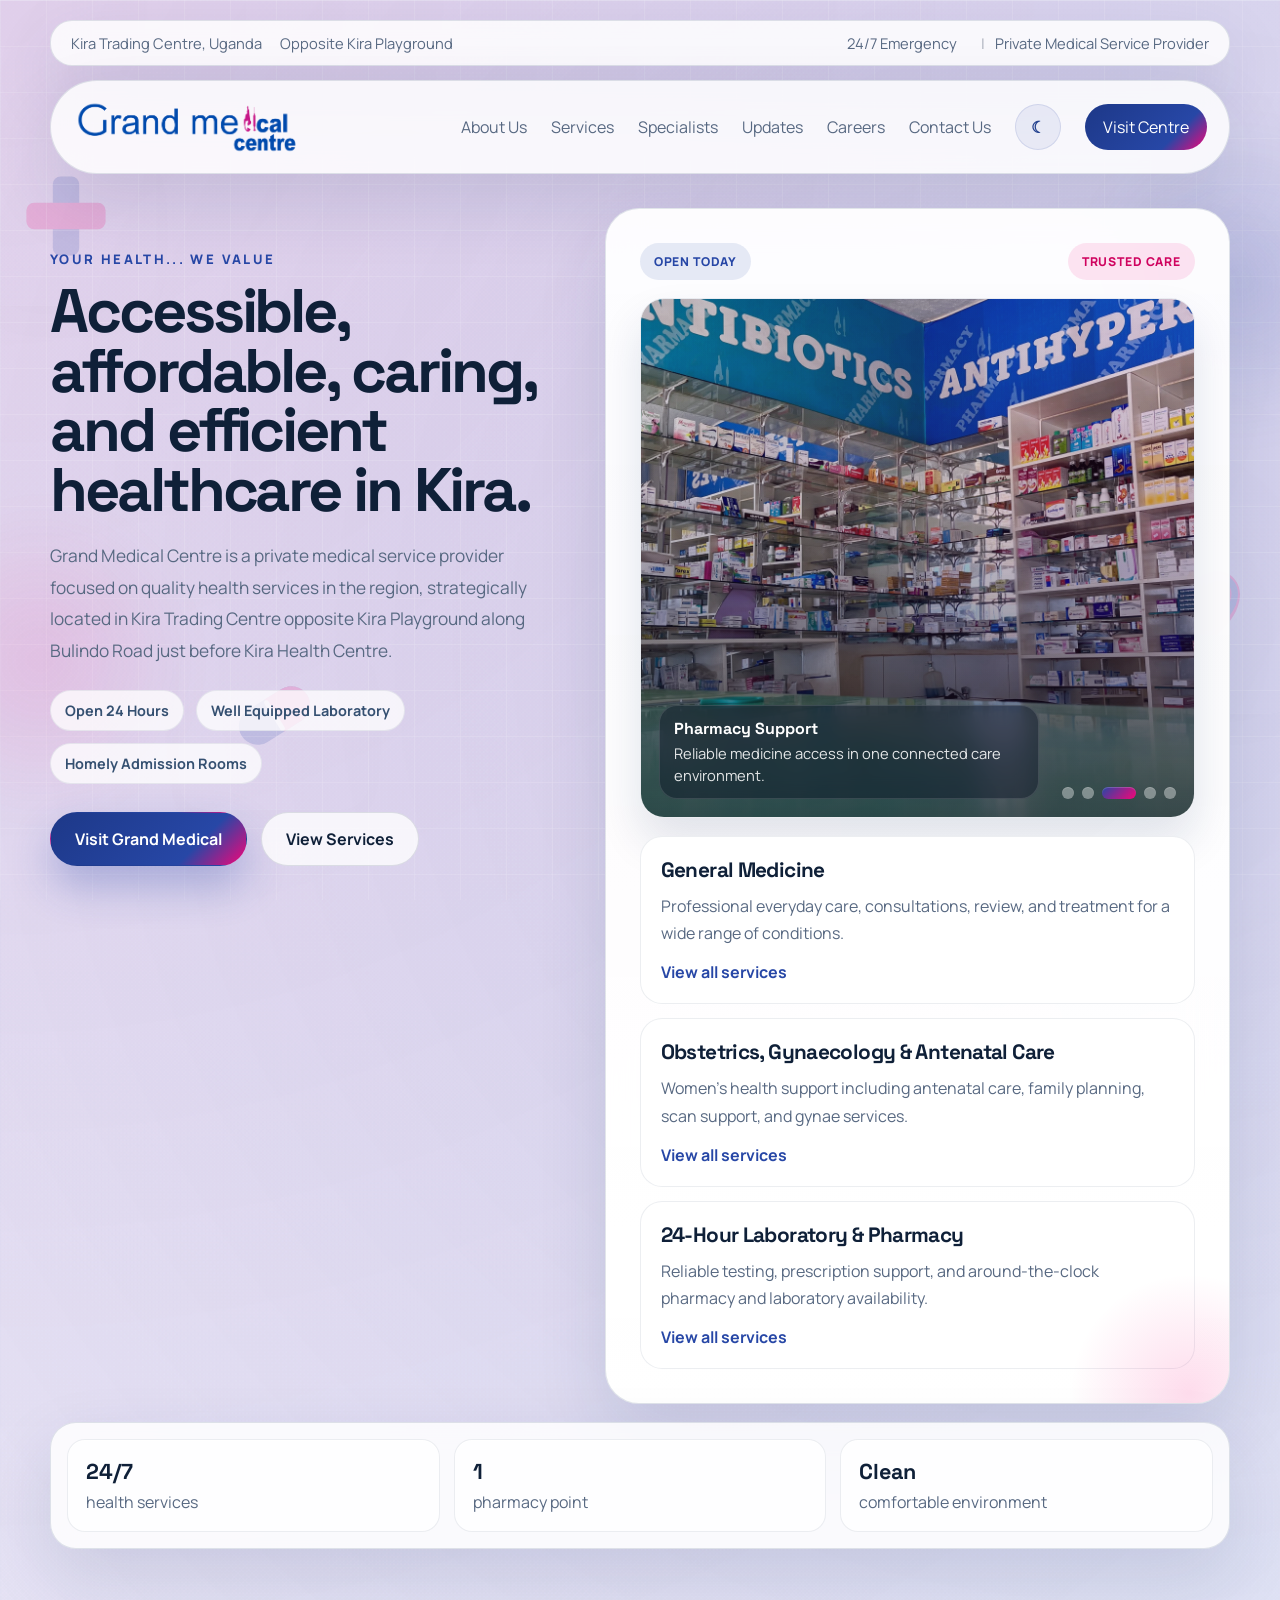
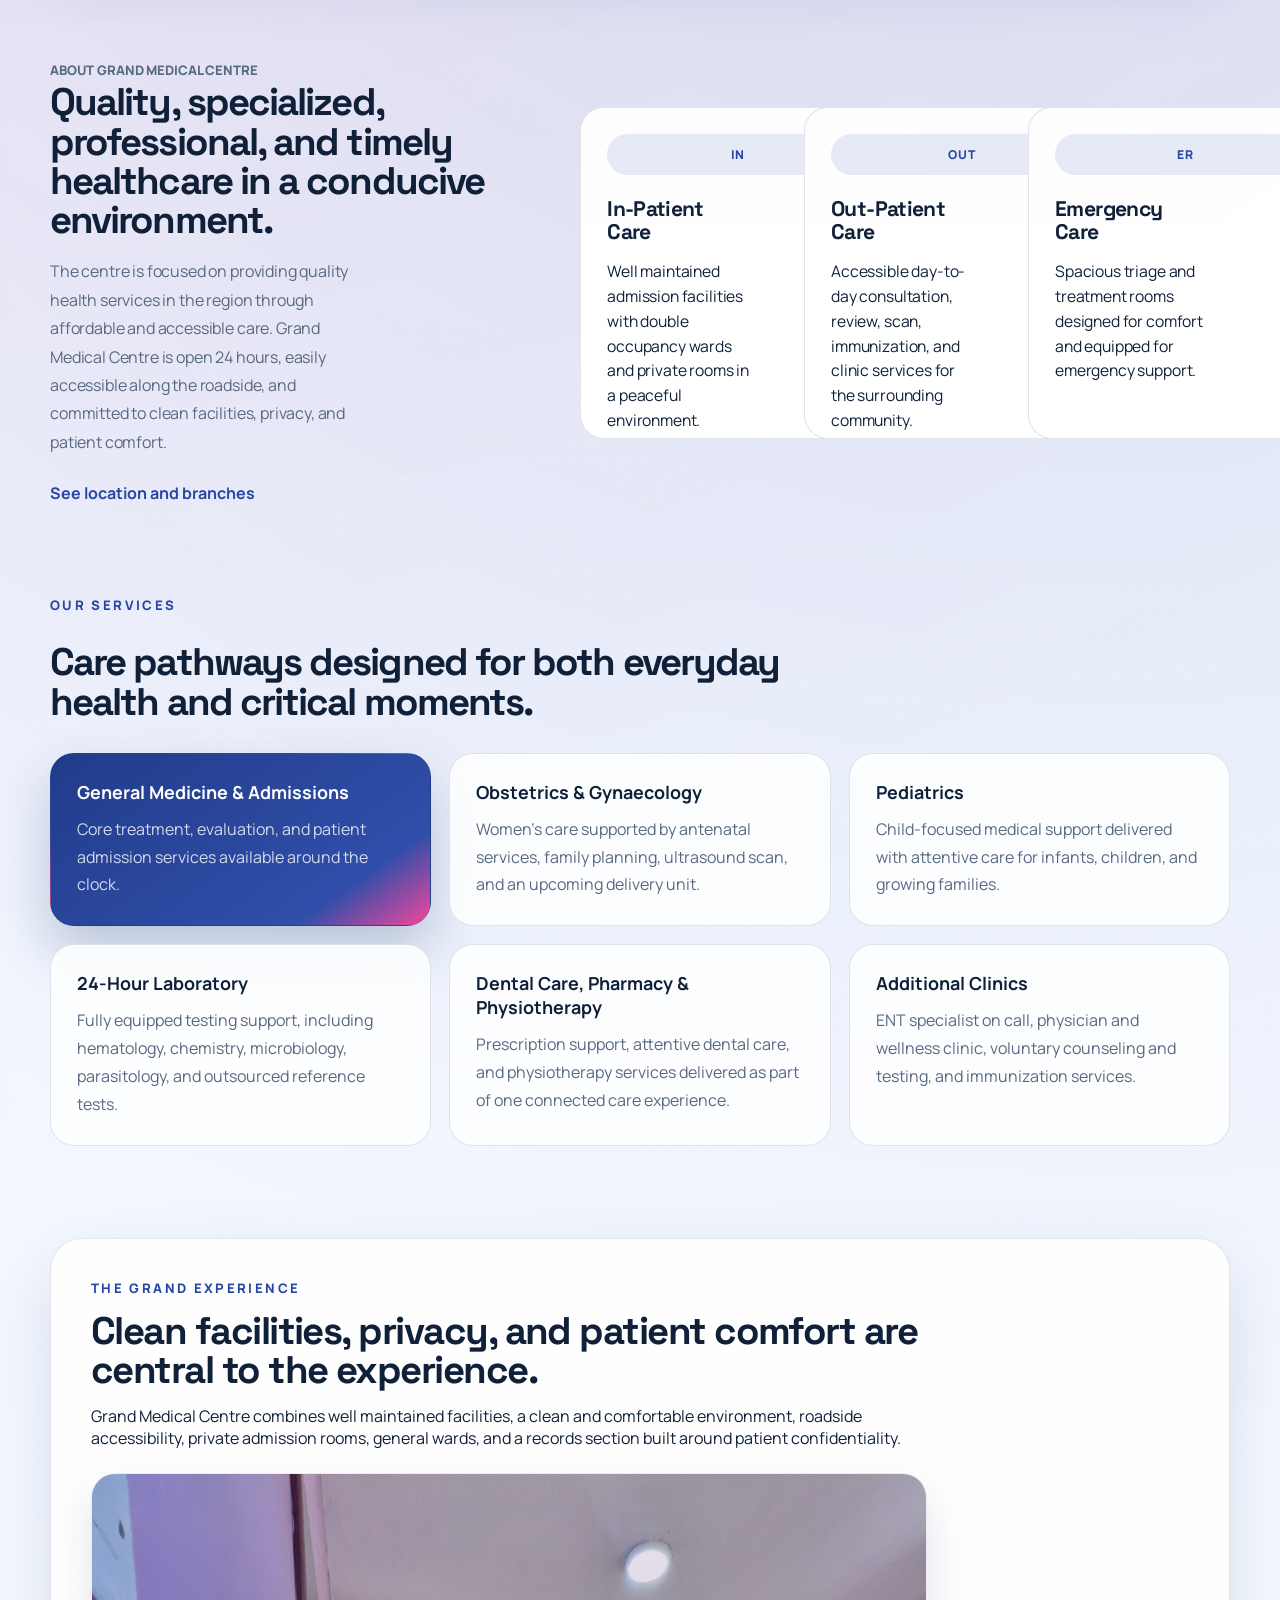
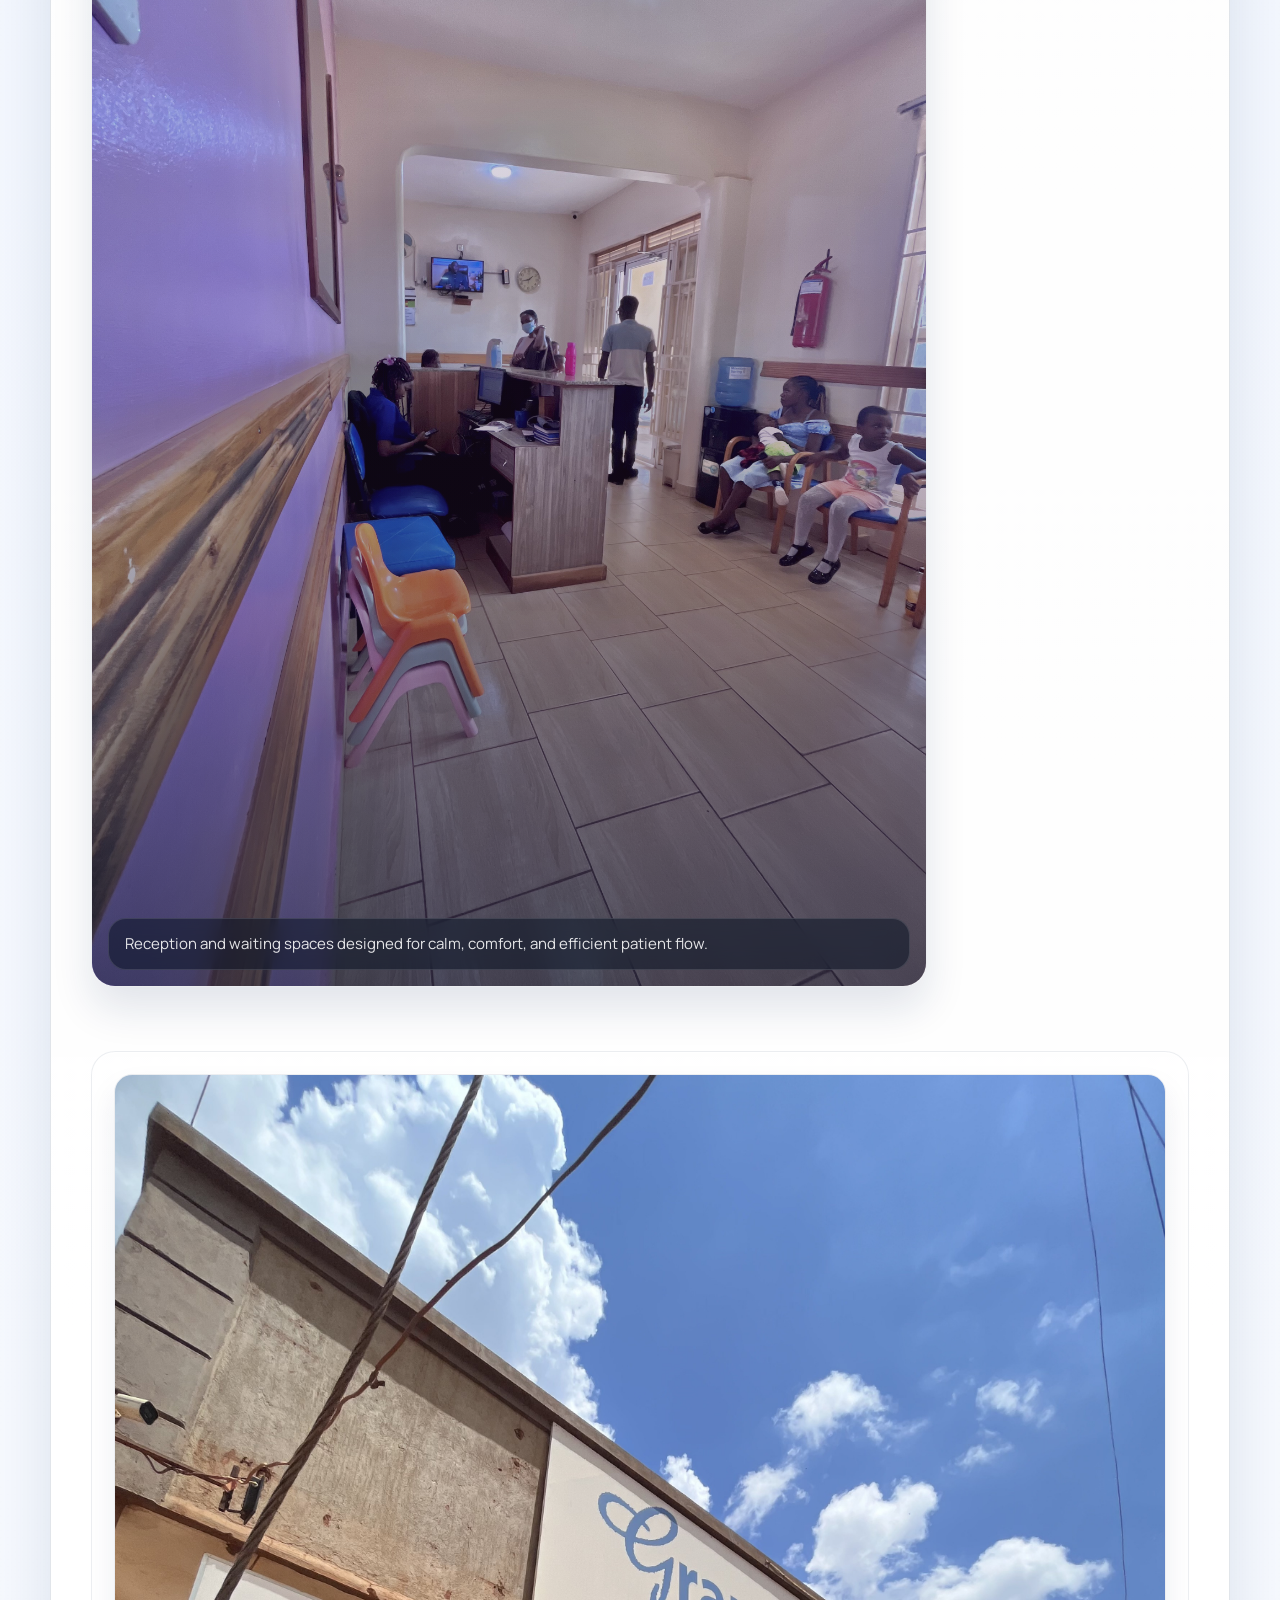
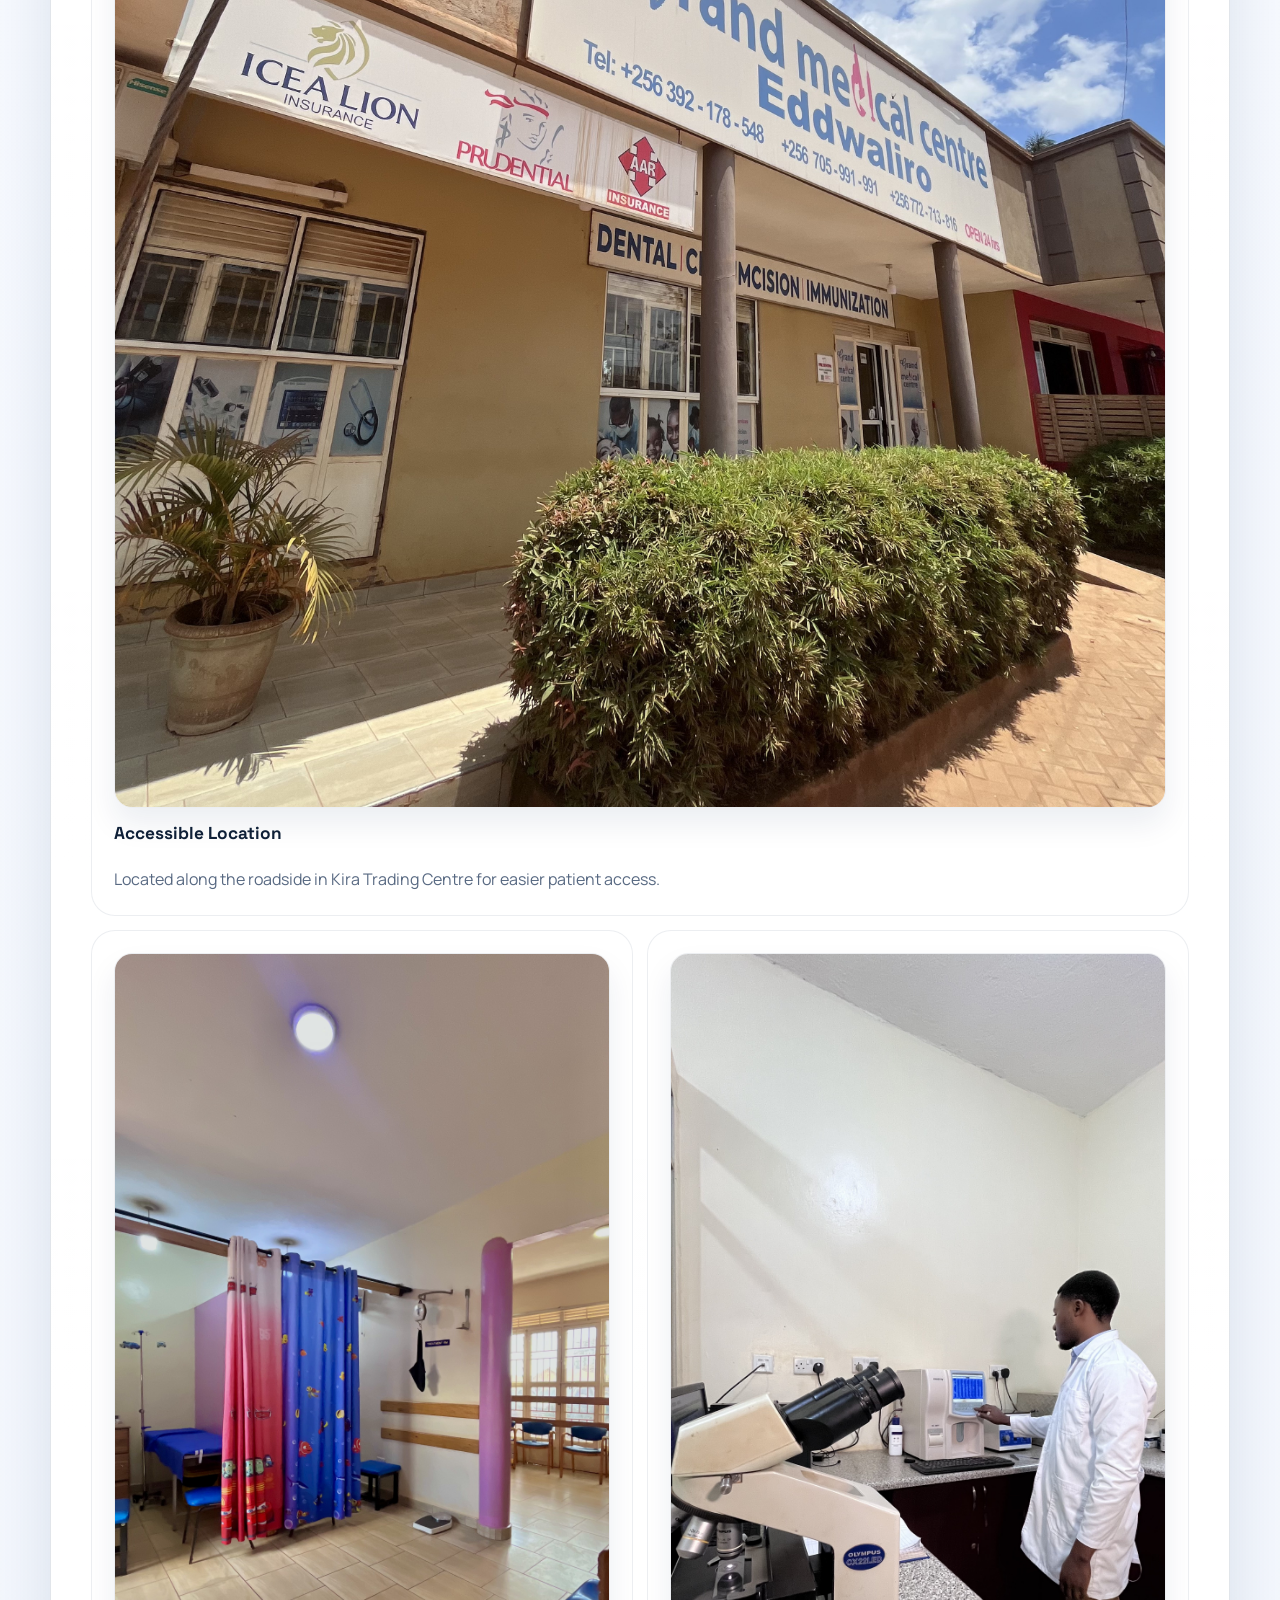
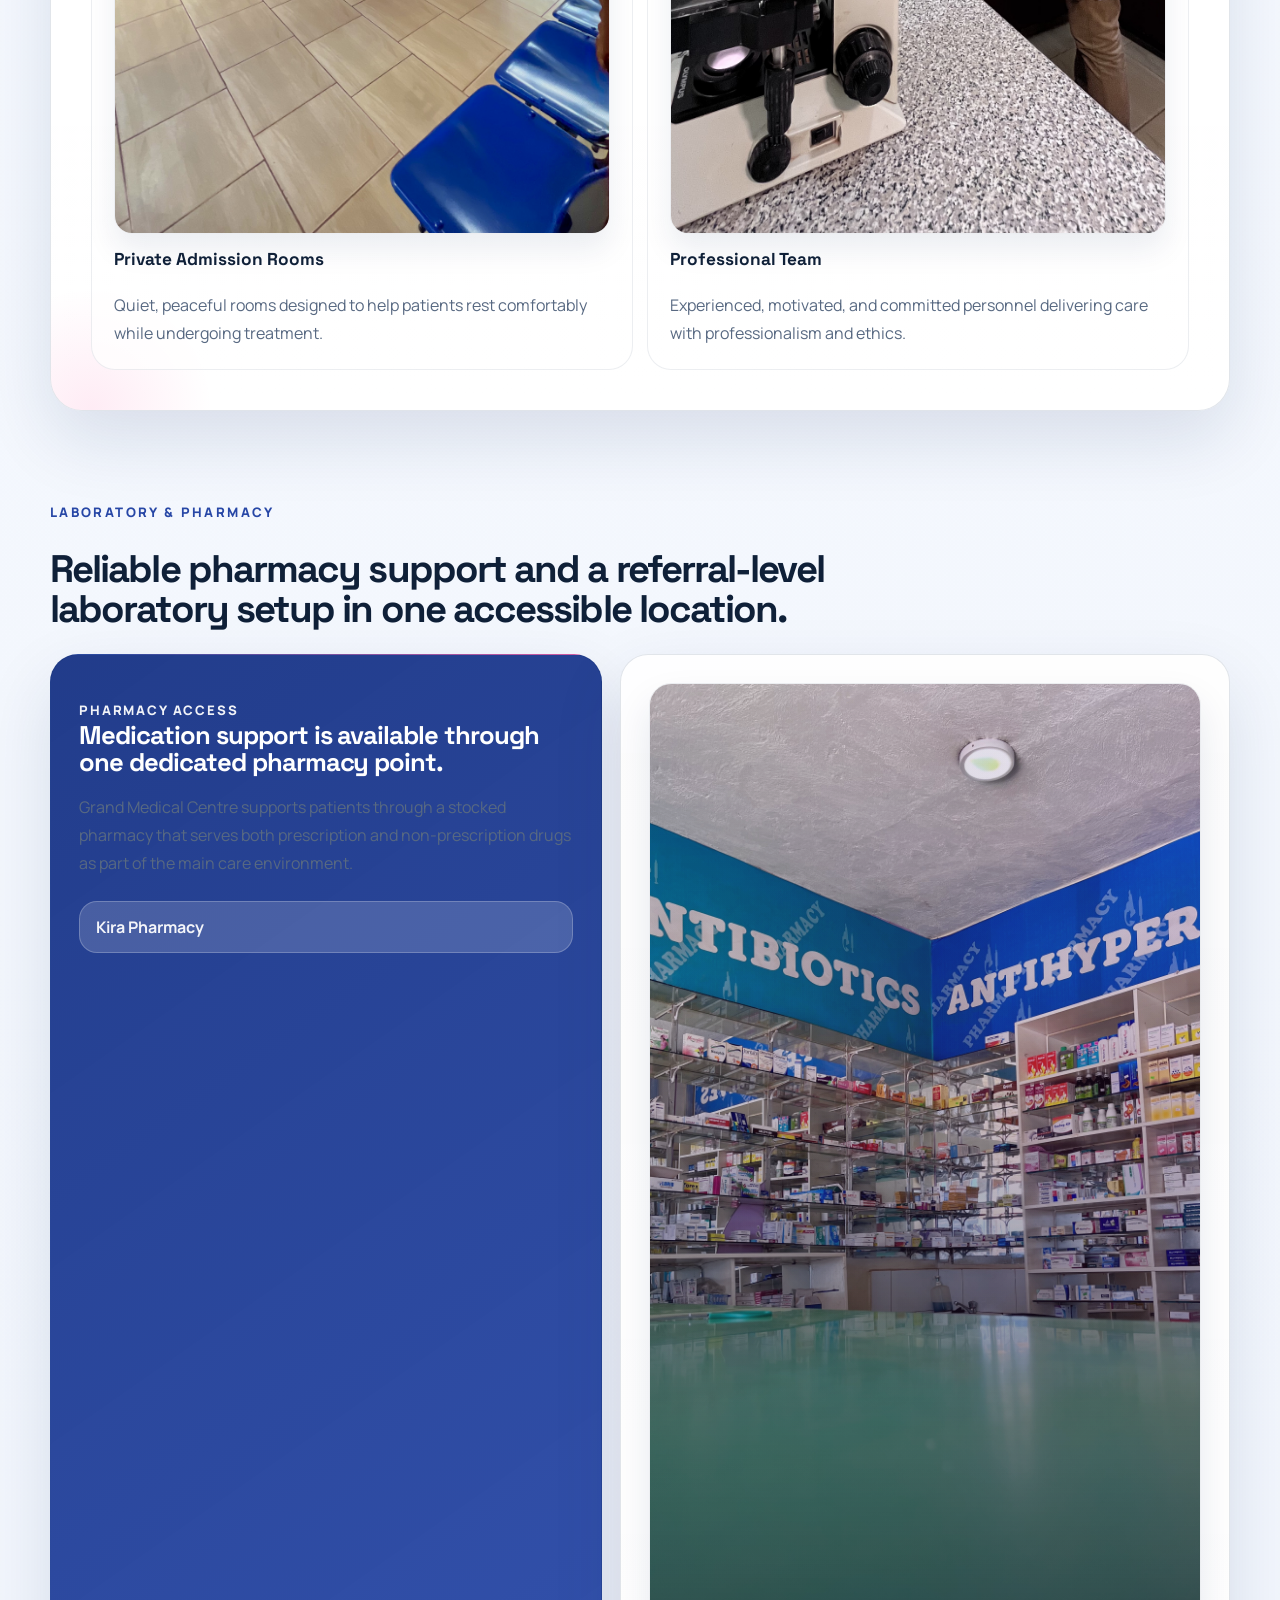
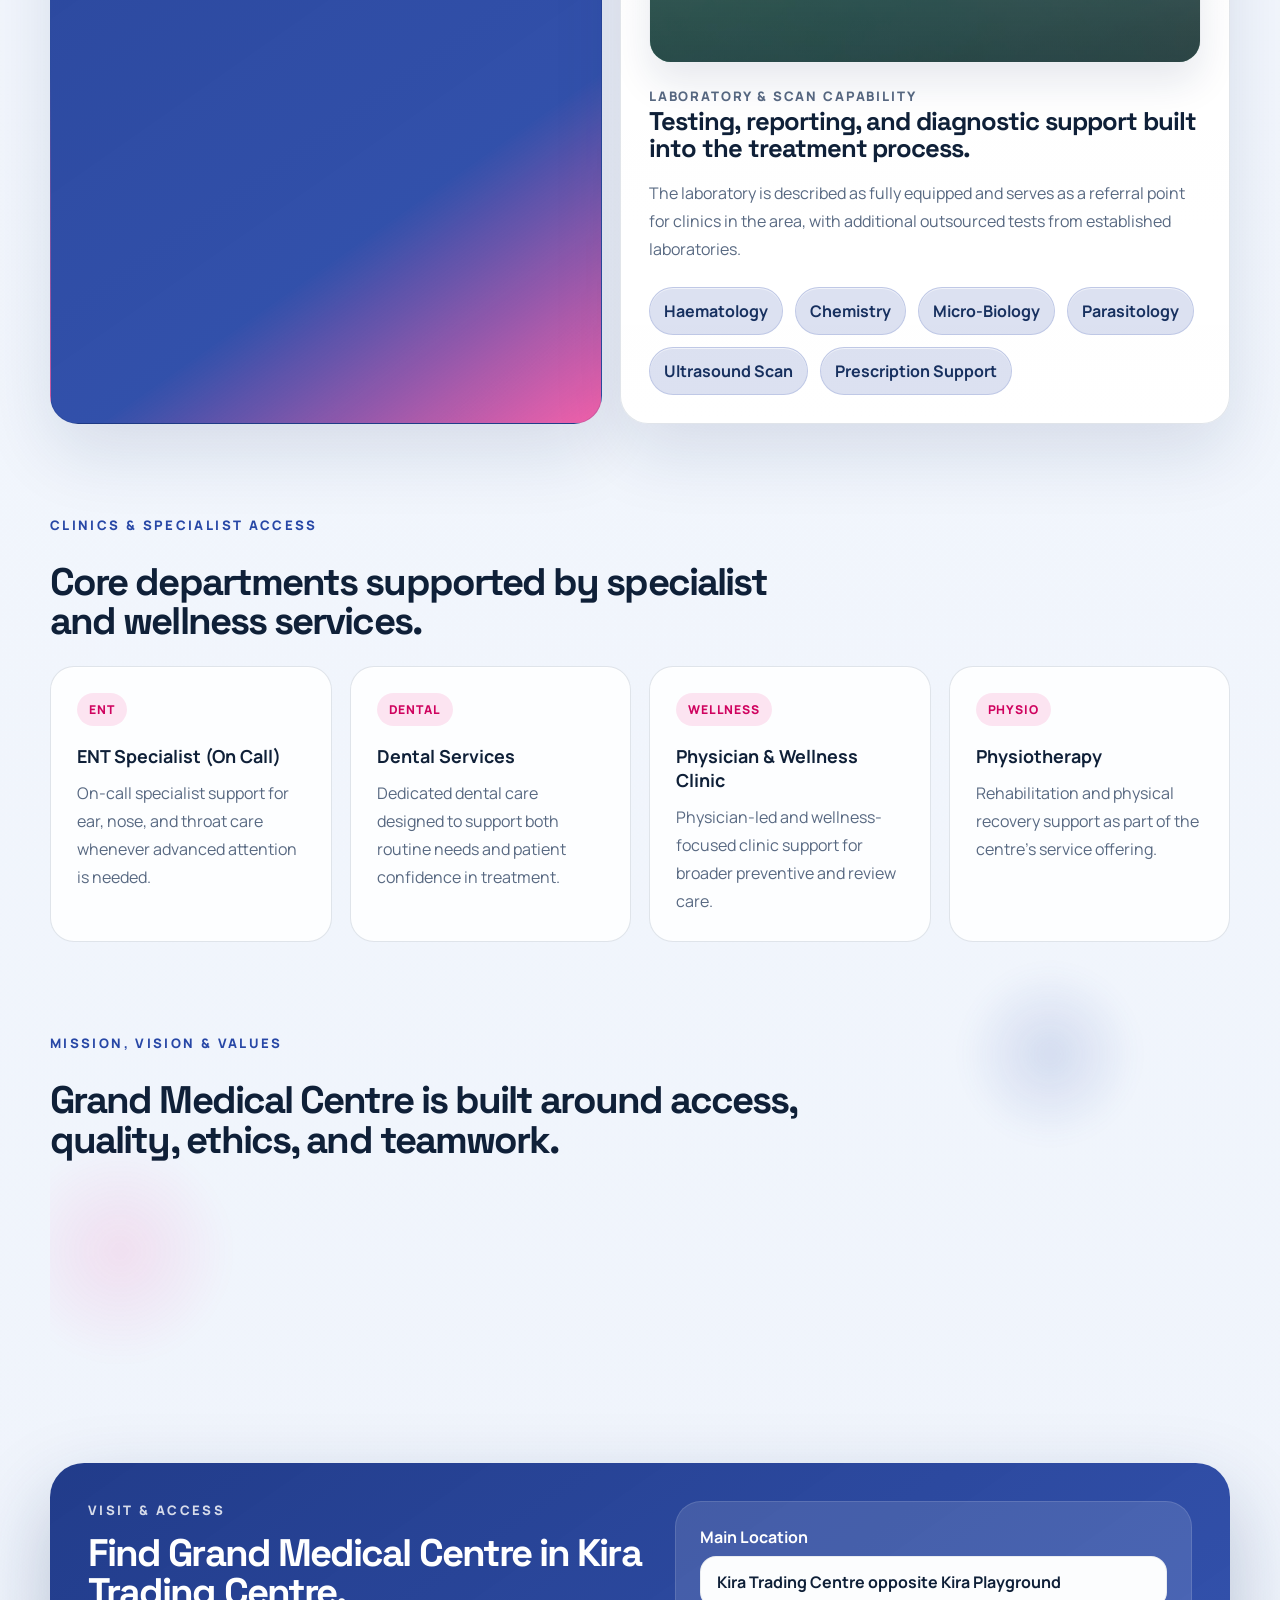
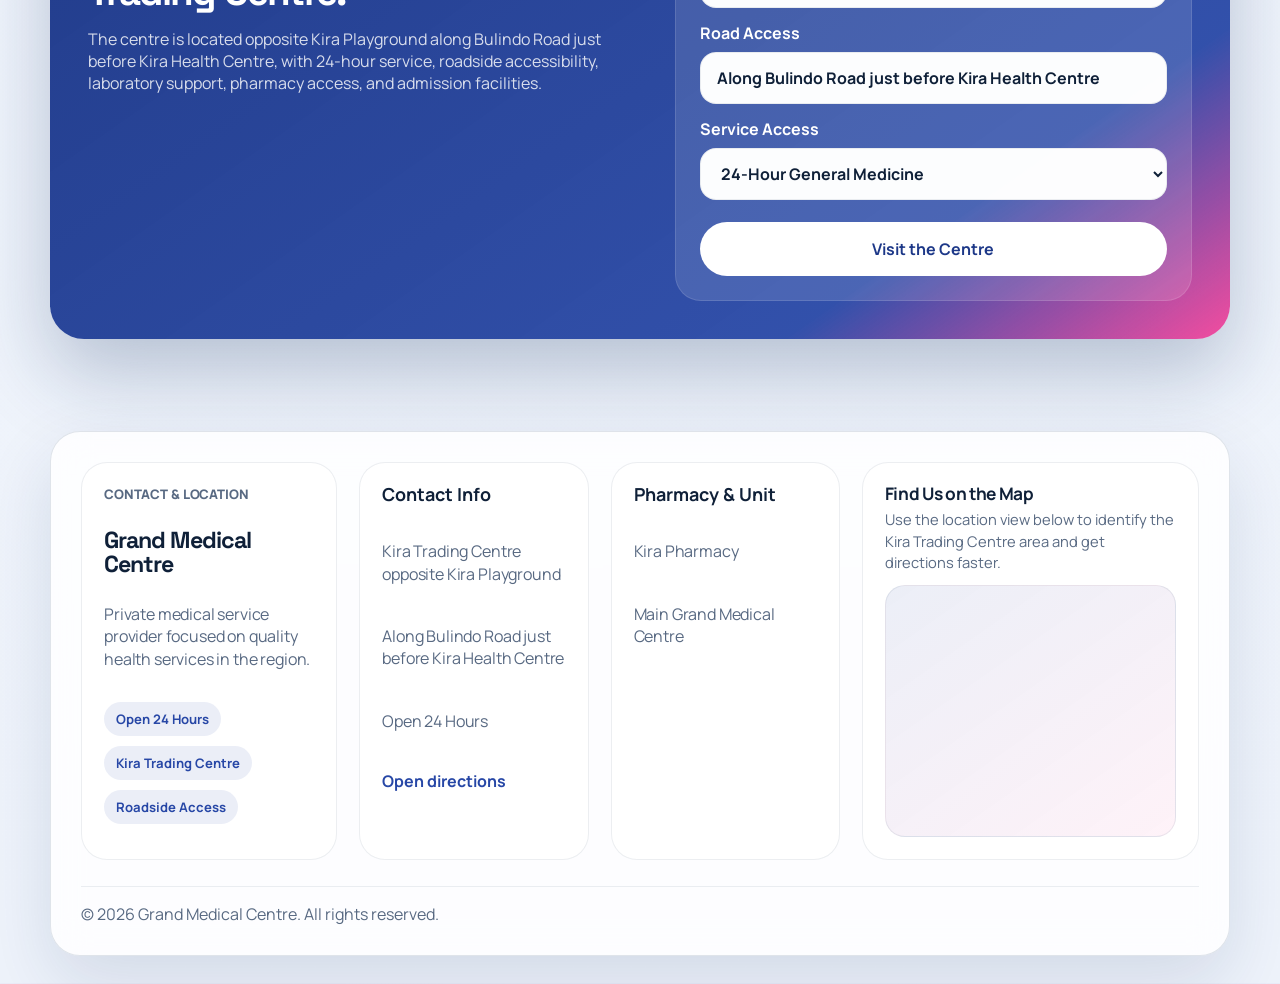
==== commit 0c01e1d5: "Refresh careers page with real hospital imagery" ====
--- a/index.html
+++ b/index.html
@@ -51,12 +51,12 @@
         </button>
 
         <div class="nav-menu" id="nav-menu">
-          <a href="#about">About</a>
+          <a href="#about">About Us</a>
           <a href="#services">Services</a>
           <a href="#specialists">Specialists</a>
           <a href="#updates">Updates</a>
           <a href="careers.html">Careers</a>
-          <a href="#contact">Contact</a>
+          <a href="#contact">Contact Us</a>
           <button class="theme-toggle" type="button" aria-label="Toggle light and dark mode" aria-pressed="false">
             <span class="theme-icon theme-icon-sun" aria-hidden="true">&#9728;</span>
             <span class="theme-icon theme-icon-moon" aria-hidden="true">&#9790;</span>
--- a/styles.css
+++ b/styles.css
@@ -487,6 +487,57 @@
   padding: 24px;
 }
 
+.careers-showcase,
+.career-card-media {
+  margin: 0;
+  position: relative;
+  overflow: hidden;
+}
+
+.careers-showcase {
+  min-height: 280px;
+  border-radius: 26px;
+  border: 1px solid var(--card-glass-border);
+  box-shadow:
+    inset 0 1px 0 rgba(255, 255, 255, 0.62),
+    0 22px 42px rgba(15, 41, 87, 0.12);
+}
+
+.careers-showcase img,
+.career-card-media img {
+  display: block;
+  width: 100%;
+  height: 100%;
+  object-fit: cover;
+  transition: transform 360ms cubic-bezier(0.22, 1, 0.36, 1);
+}
+
+.careers-showcase::after,
+.career-card-media::after {
+  content: "";
+  position: absolute;
+  inset: 0;
+  background:
+    linear-gradient(180deg, rgba(7, 16, 31, 0.04) 0%, rgba(7, 16, 31, 0.16) 42%, rgba(7, 16, 31, 0.58) 100%),
+    linear-gradient(135deg, rgba(39, 71, 166, 0.1), rgba(245, 5, 120, 0.08));
+  pointer-events: none;
+}
+
+.careers-showcase figcaption {
+  position: absolute;
+  left: 16px;
+  right: 16px;
+  bottom: 16px;
+  z-index: 1;
+  padding: 14px 16px;
+  border-radius: 18px;
+  background: rgba(8, 18, 35, 0.46);
+  border: 1px solid rgba(255, 255, 255, 0.12);
+  backdrop-filter: blur(10px);
+  color: rgba(255, 255, 255, 0.9);
+  line-height: 1.5;
+}
+
 .careers-stat-card {
   padding: 24px;
   border-radius: 26px;
@@ -587,12 +638,27 @@
   transition: transform 220ms ease, box-shadow 220ms ease, border-color 220ms ease;
 }
 
+.career-card-media {
+  min-height: 200px;
+  margin: -8px -8px 18px;
+  border-radius: 20px;
+  border: 1px solid var(--card-glass-border);
+  box-shadow:
+    inset 0 1px 0 rgba(255, 255, 255, 0.62),
+    0 18px 34px rgba(15, 41, 87, 0.08);
+}
+
 .career-benefit-card:hover,
 .career-role-card:hover,
 .careers-apply-card:hover {
   transform: translateY(-6px);
   box-shadow: 0 24px 48px rgba(29, 56, 136, 0.14);
   border-color: rgba(39, 71, 166, 0.2);
+}
+
+.careers-showcase:hover img,
+.career-benefit-card:hover .career-card-media img {
+  transform: scale(1.05);
 }
 
 .career-benefit-card h3,
@@ -1209,8 +1275,8 @@
 
 .experience-panel {
   display: grid;
-  grid-template-columns: 0.92fr 1.08fr;
-  gap: 20px;
+  grid-template-columns: 1fr;
+  gap: 28px;
   padding: 22px;
   border: 1px solid var(--line);
   border-radius: 32px;
@@ -1275,6 +1341,11 @@
 .experience-copy,
 .experience-metrics {
   padding: 18px;
+}
+
+.experience-copy {
+  padding-right: 6px;
+  max-width: 860px;
 }
 
 .experience-copy h2 {
@@ -1317,8 +1388,21 @@
 }
 
 .experience-metrics {
-  display: grid;
+  display: flex;
+  flex-wrap: wrap;
   gap: 14px;
+  align-content: start;
+  width: 100%;
+}
+
+.experience-metrics div:first-child {
+  flex: 1 1 100%;
+}
+
+.experience-metrics div:nth-child(2),
+.experience-metrics div:nth-child(3) {
+  flex: 1 1 calc(50% - 7px);
+  min-width: 0;
 }
 
 .experience-metrics div {
@@ -1955,8 +2039,15 @@
   .careers-benefits-grid,
   .career-openings-grid,
   .careers-process-steps,
-  .support-layout {
+  .support-layout,
+  .experience-metrics {
+    display: grid;
     grid-template-columns: 1fr;
+  }
+
+  .experience-metrics div:nth-child(2),
+  .experience-metrics div:nth-child(3) {
+    flex: initial;
   }
 
   .hero-slider {
@@ -2198,7 +2289,9 @@
   }
 
   .experience-photo-card,
-  .support-photo-card {
+  .support-photo-card,
+  .careers-showcase,
+  .career-card-media {
     min-height: 220px;
   }
 
